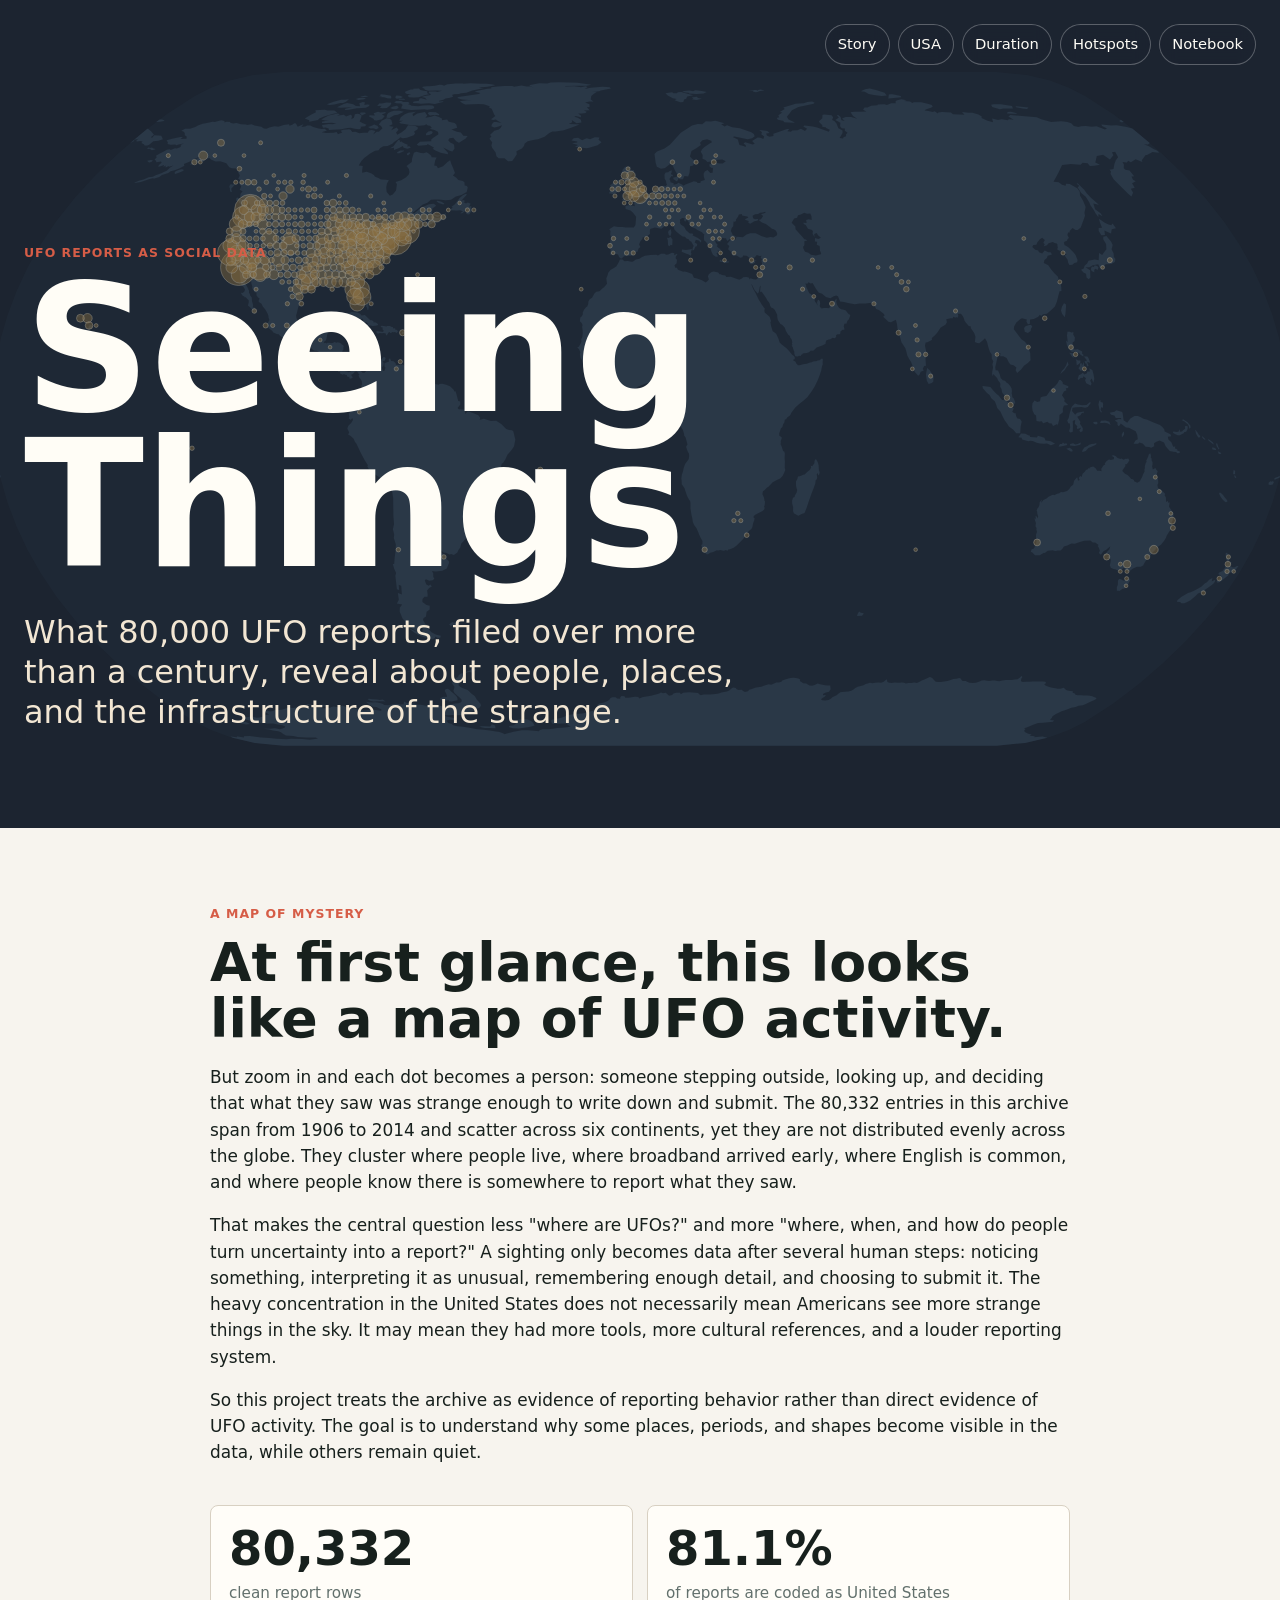
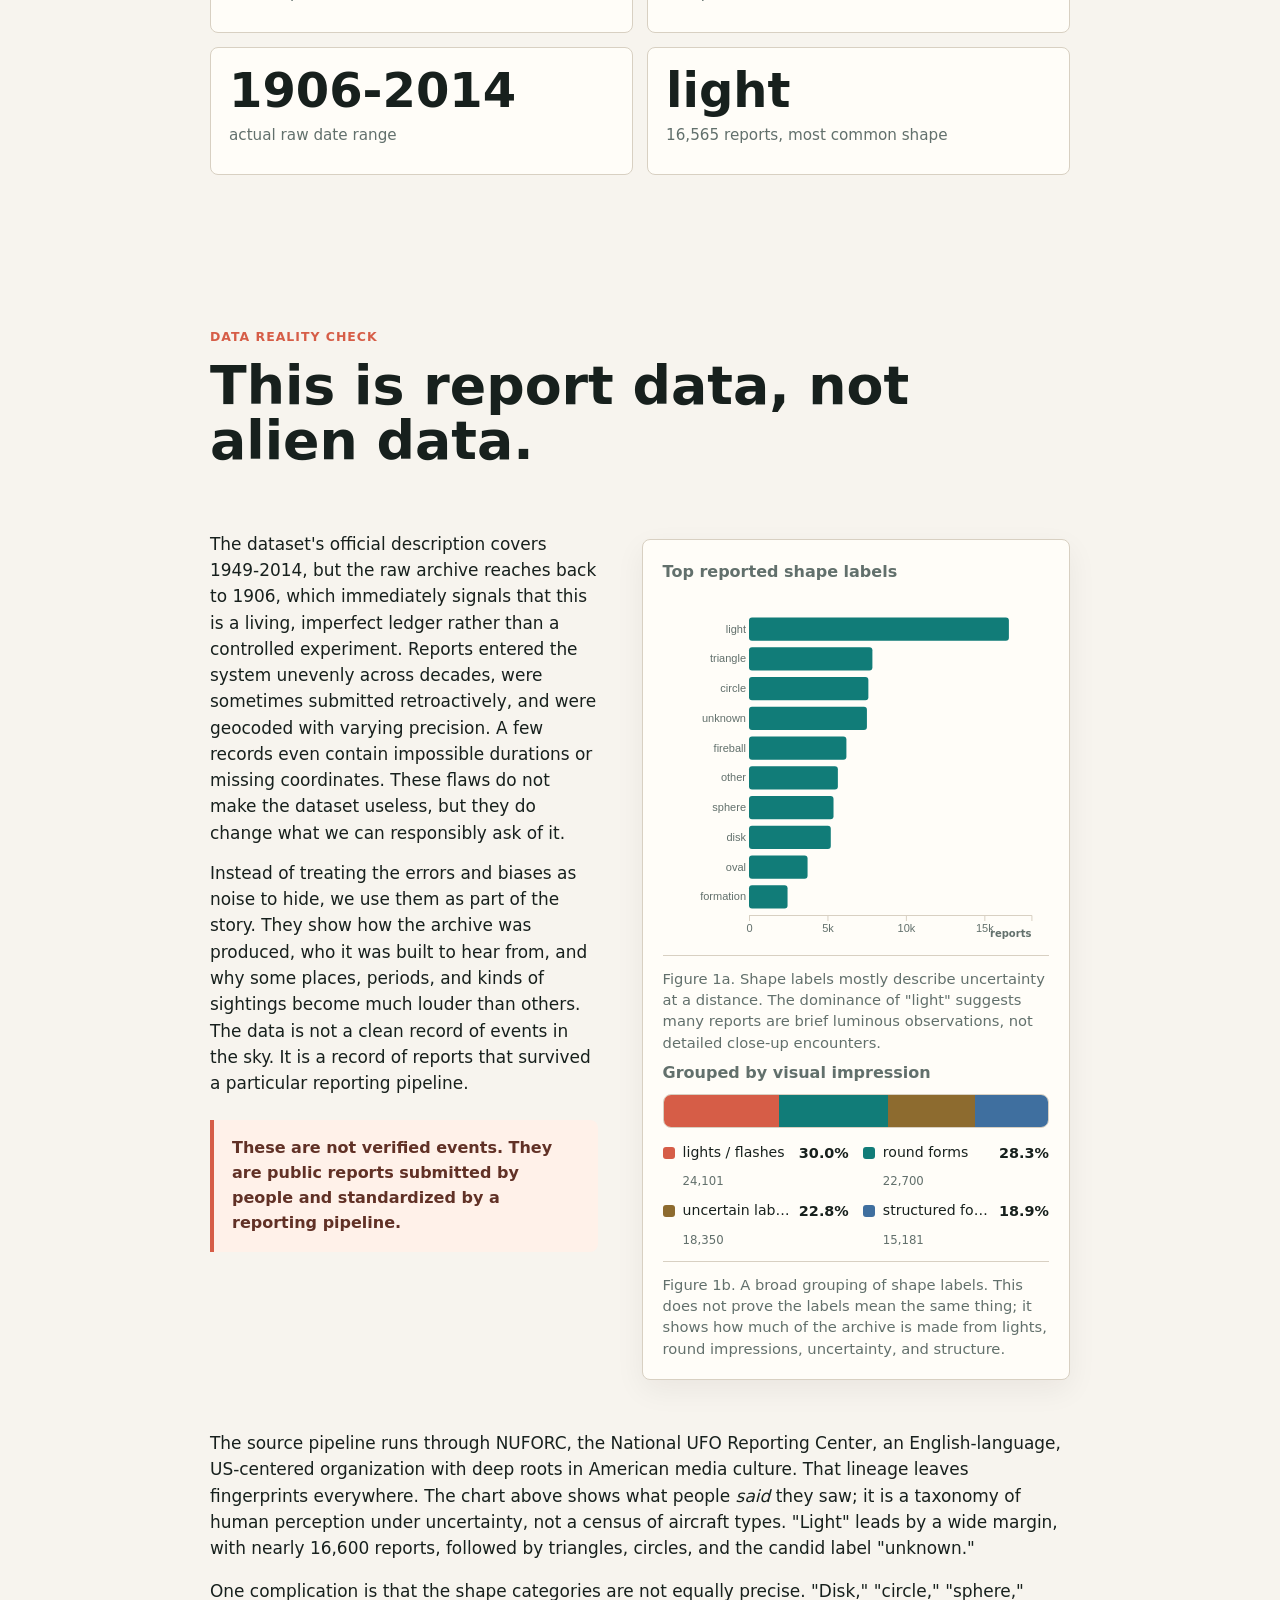
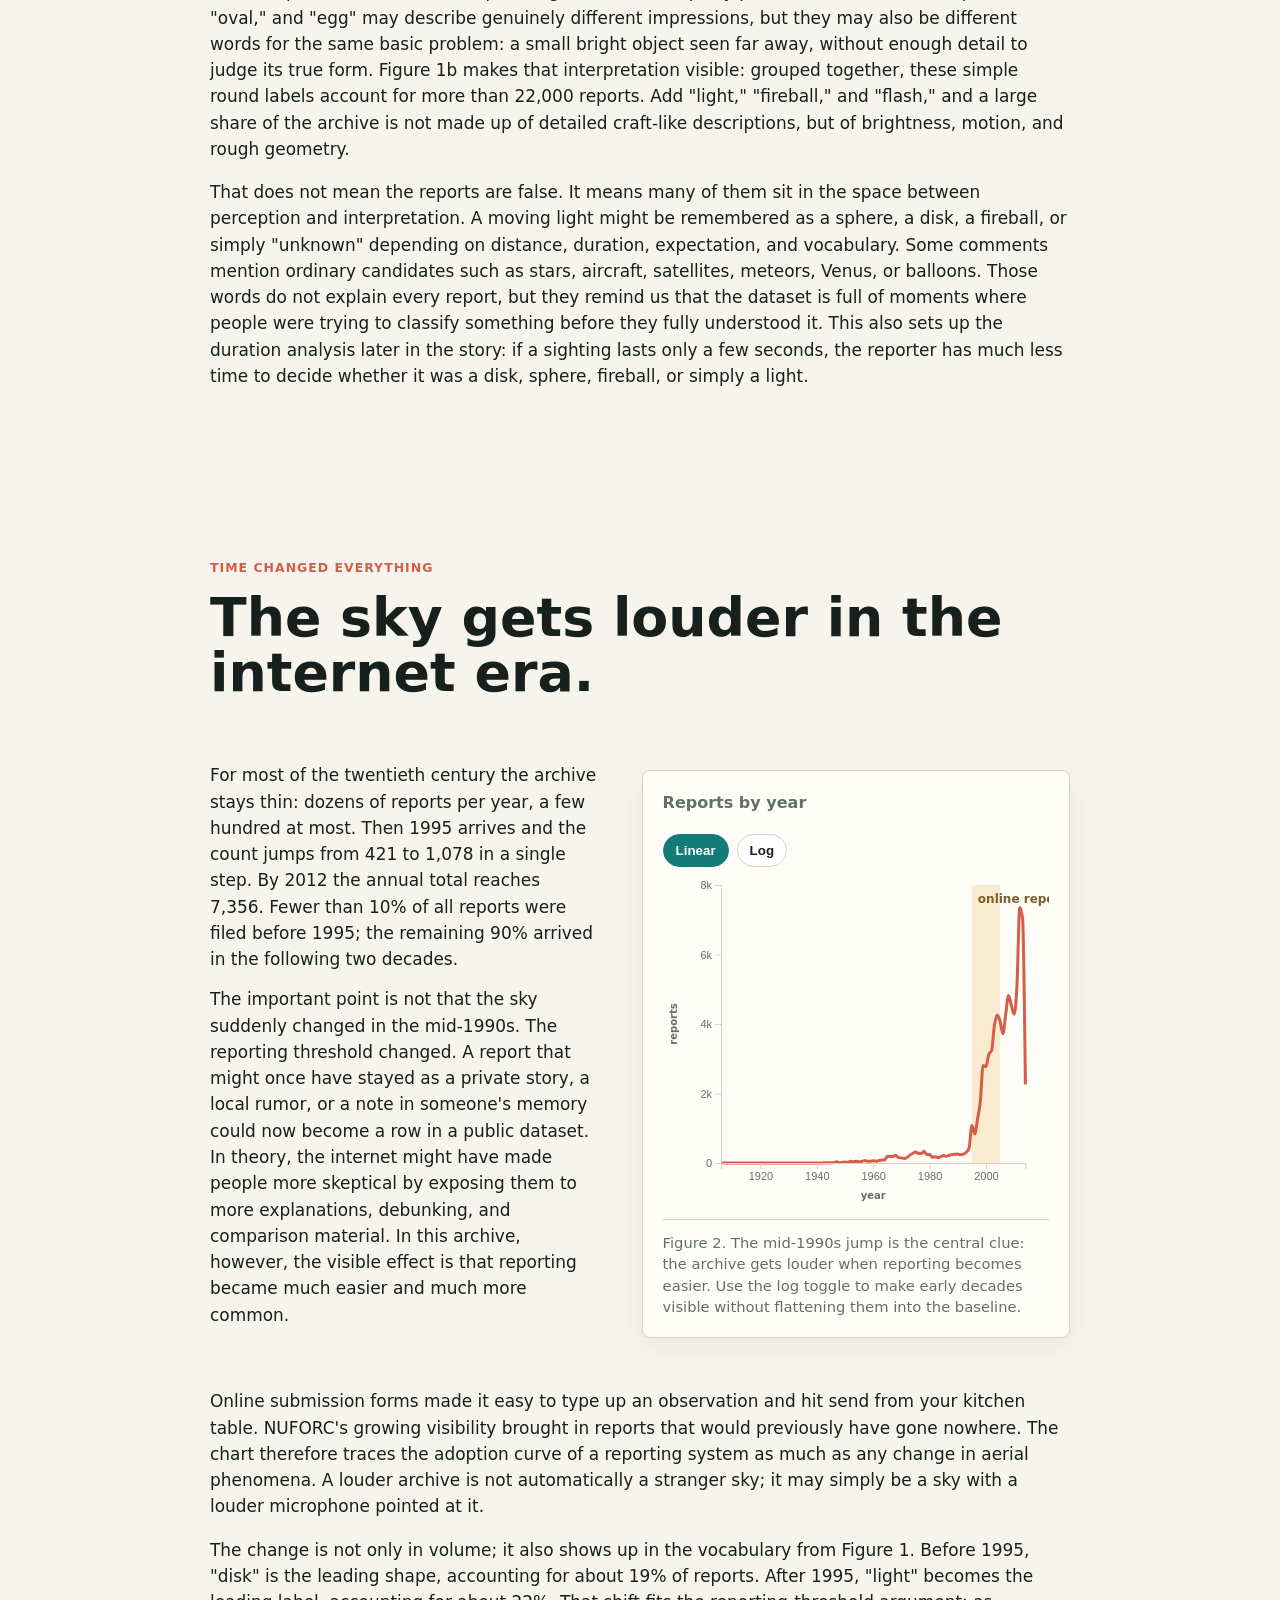
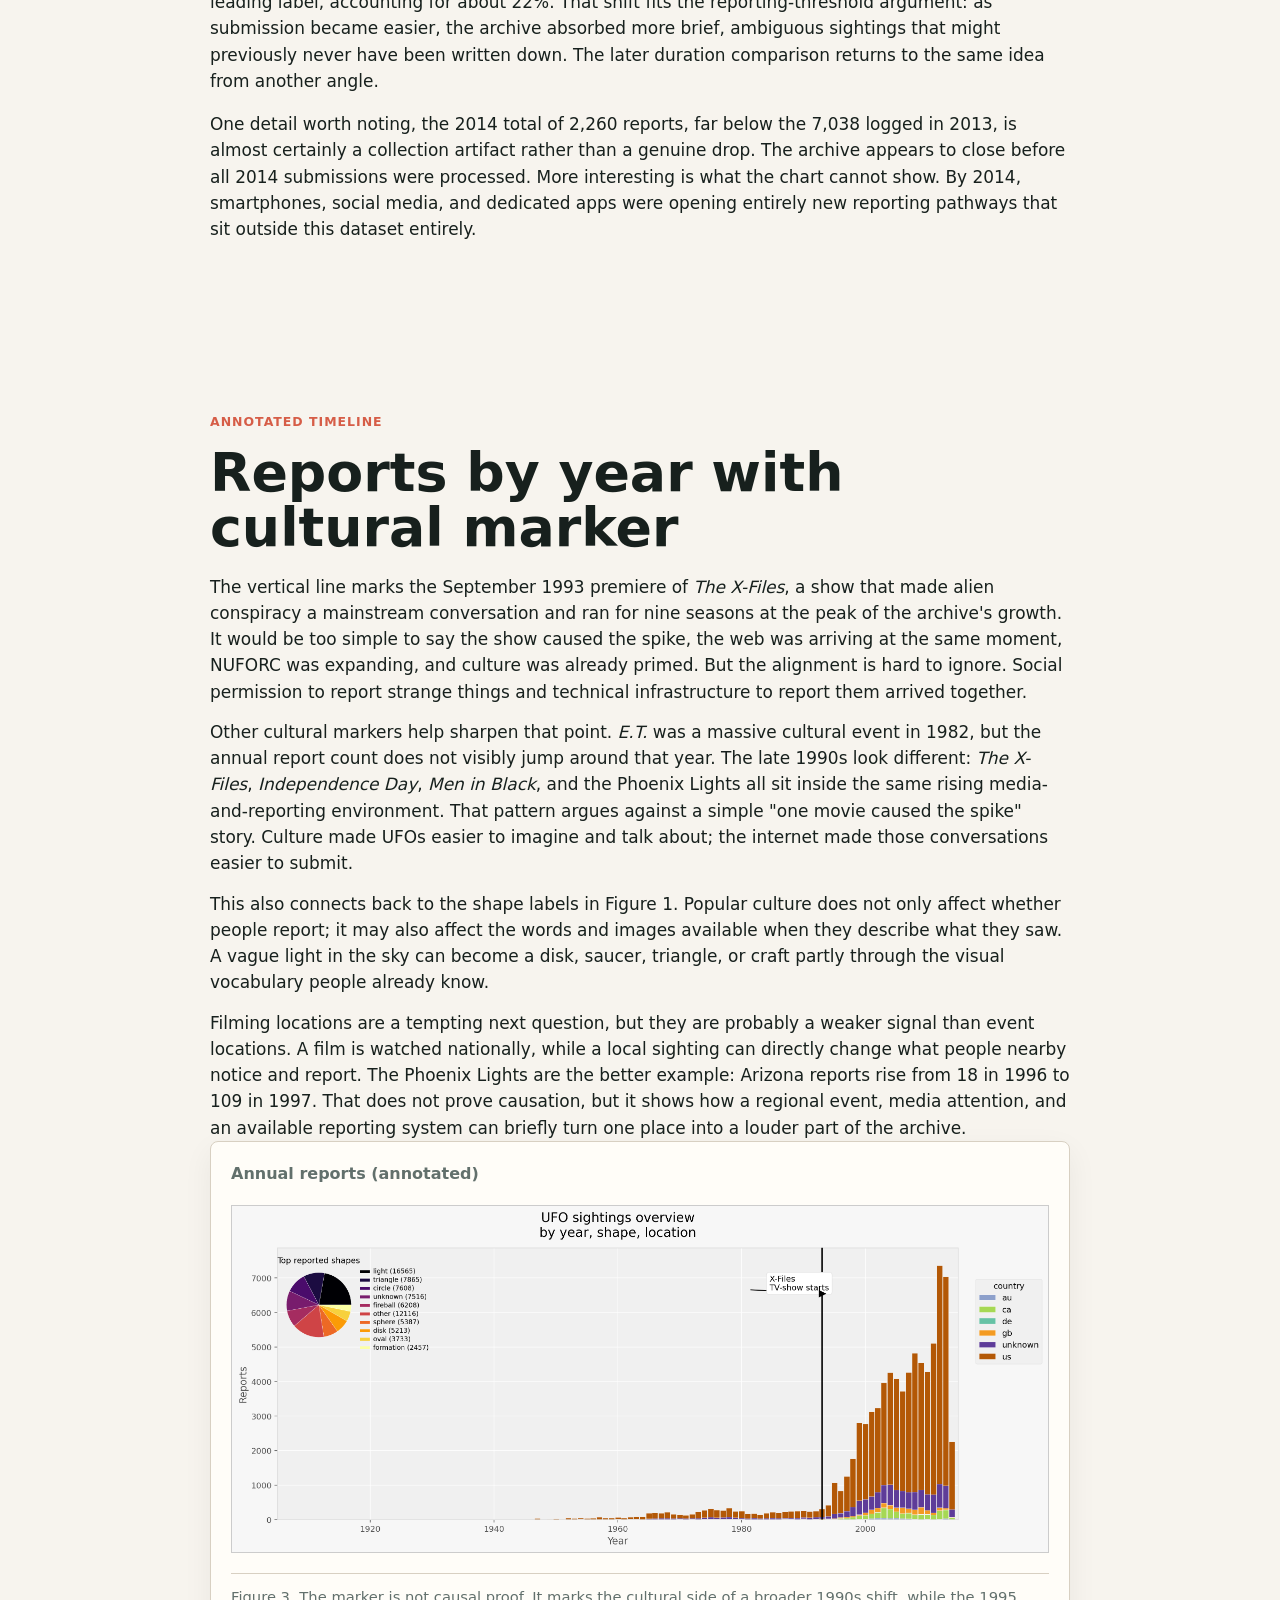
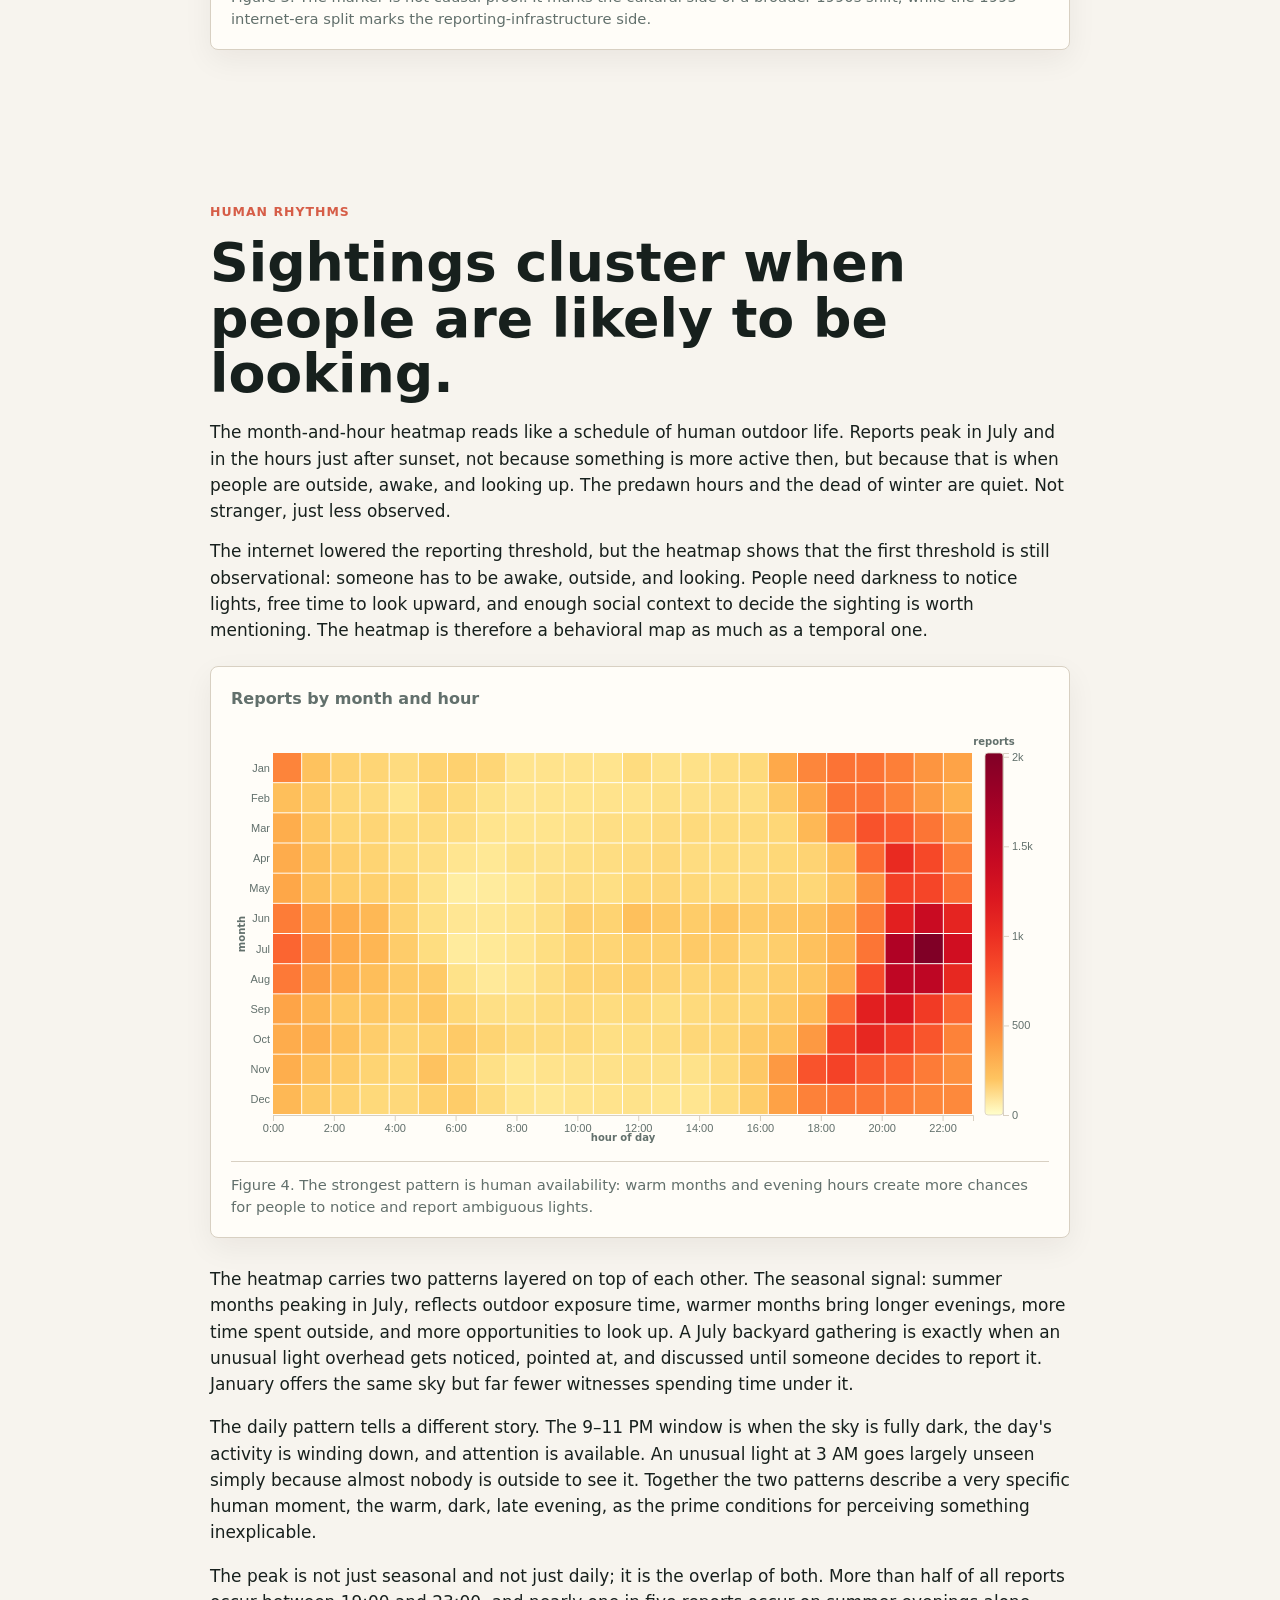
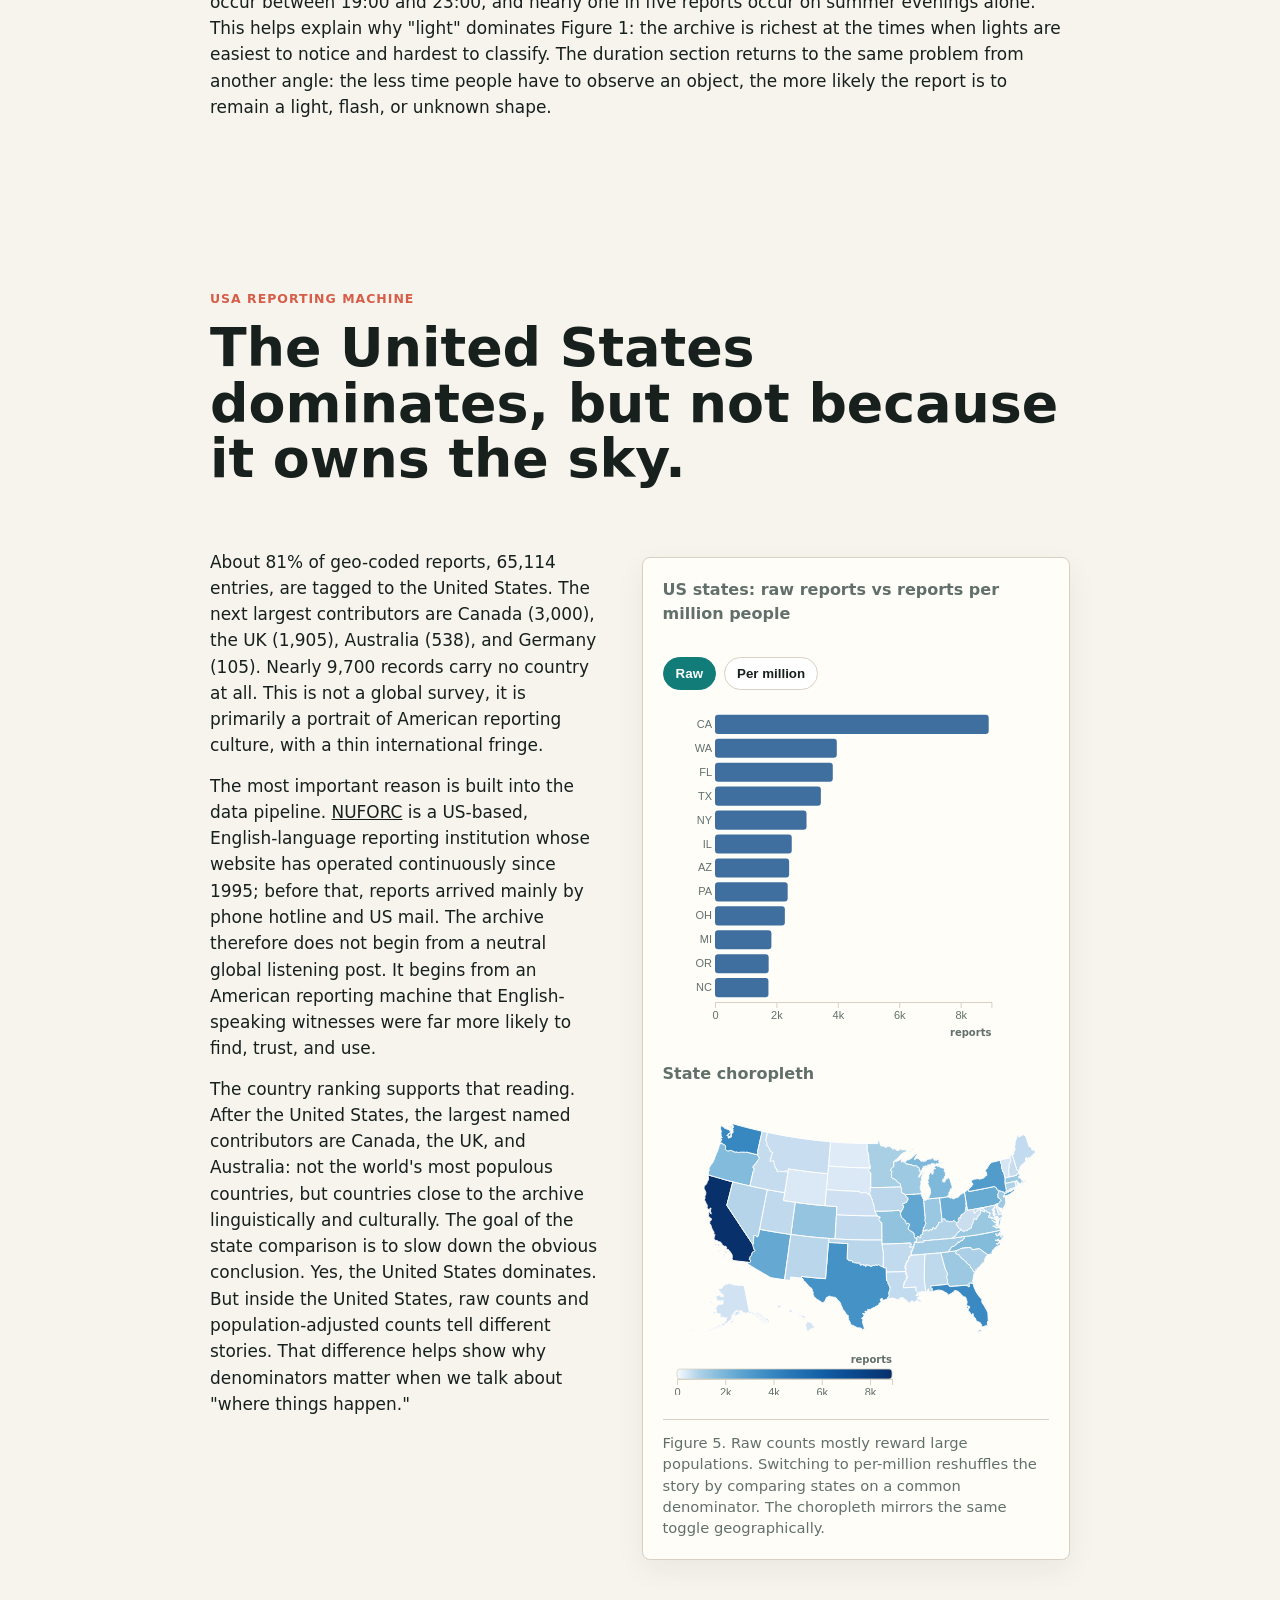
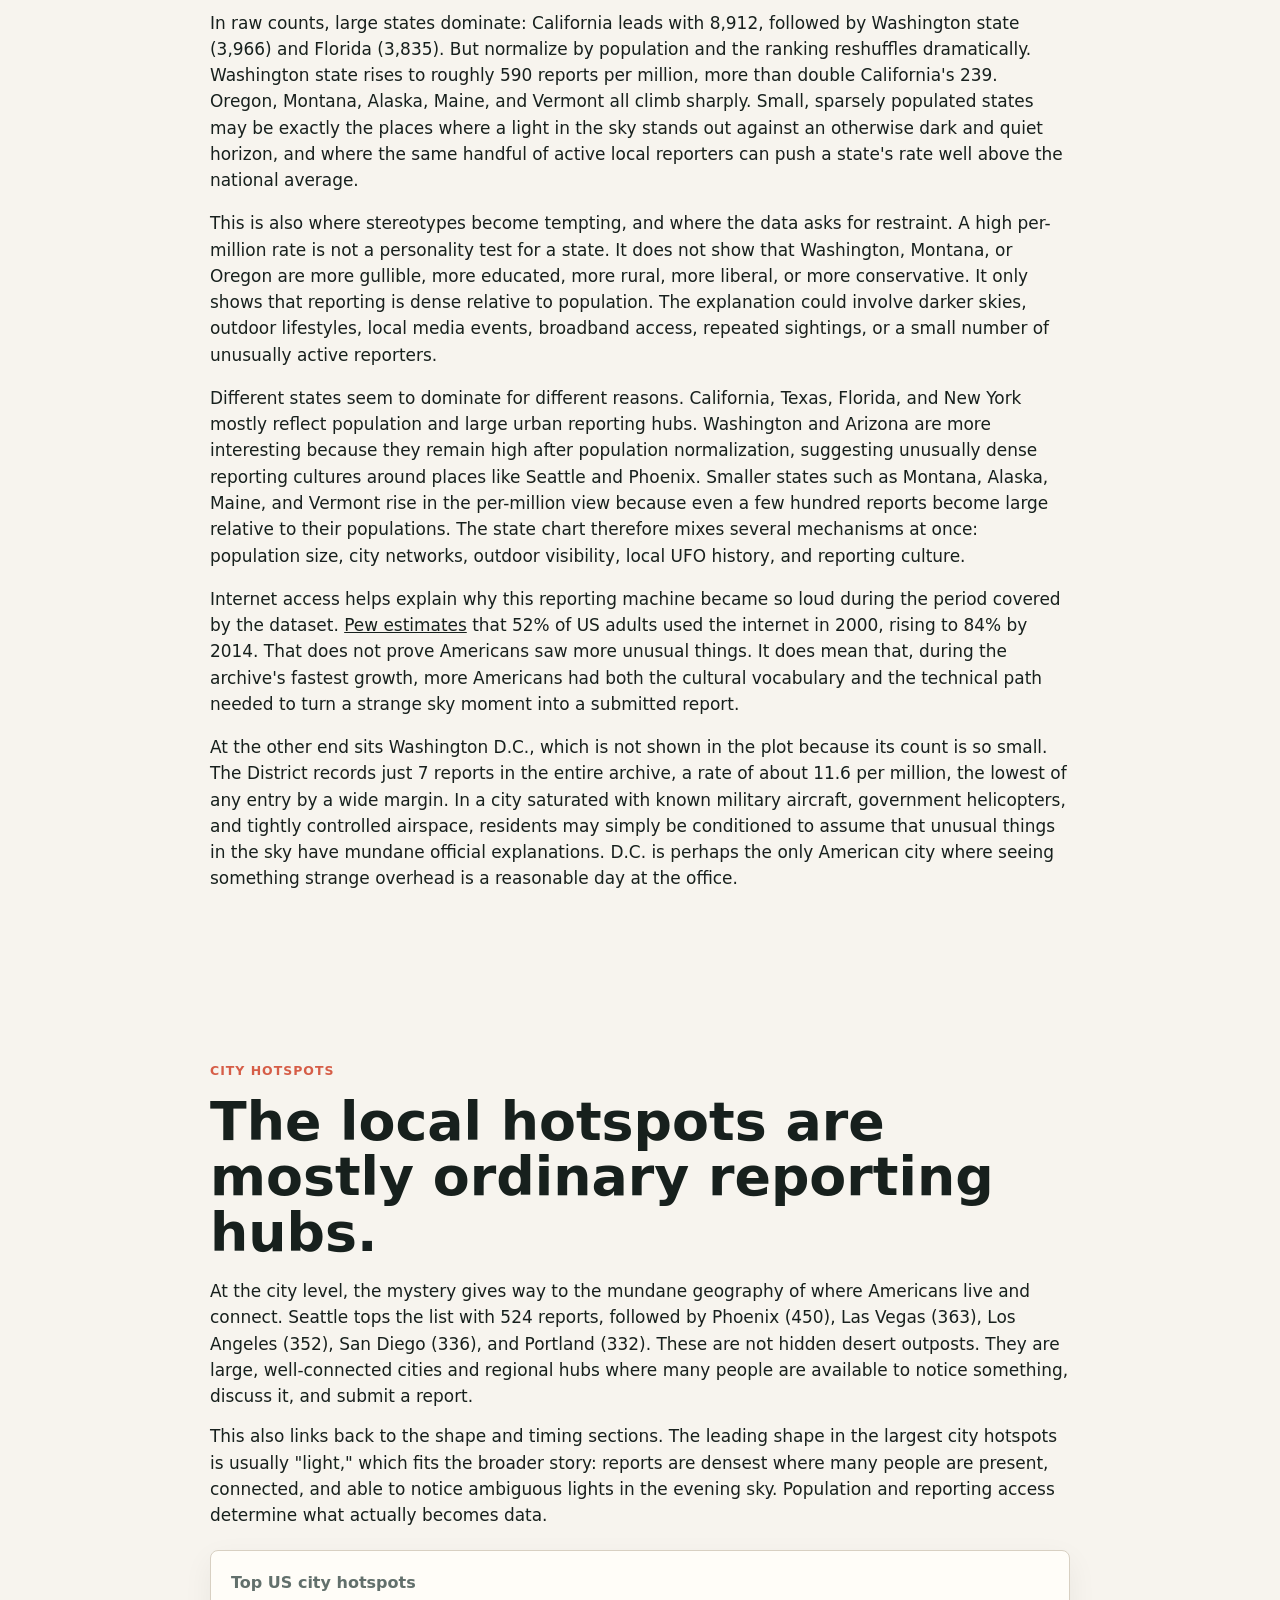
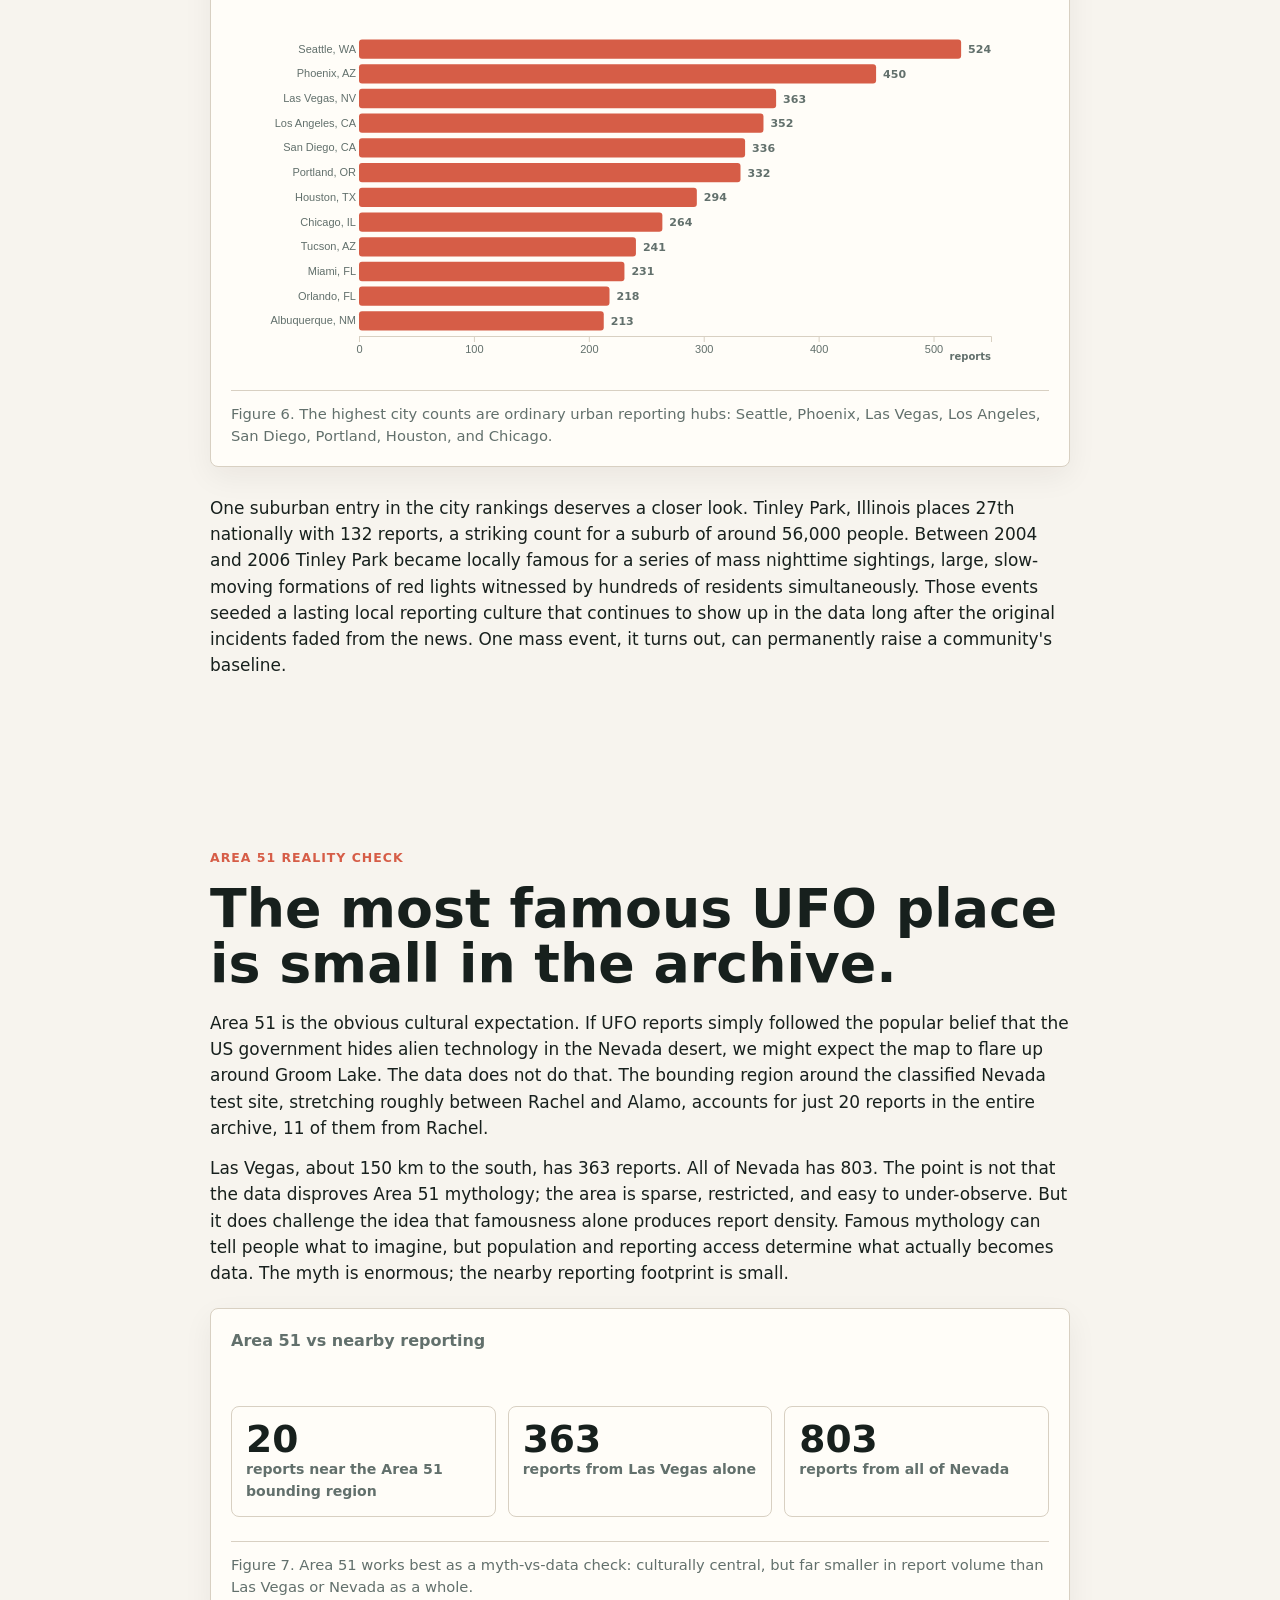
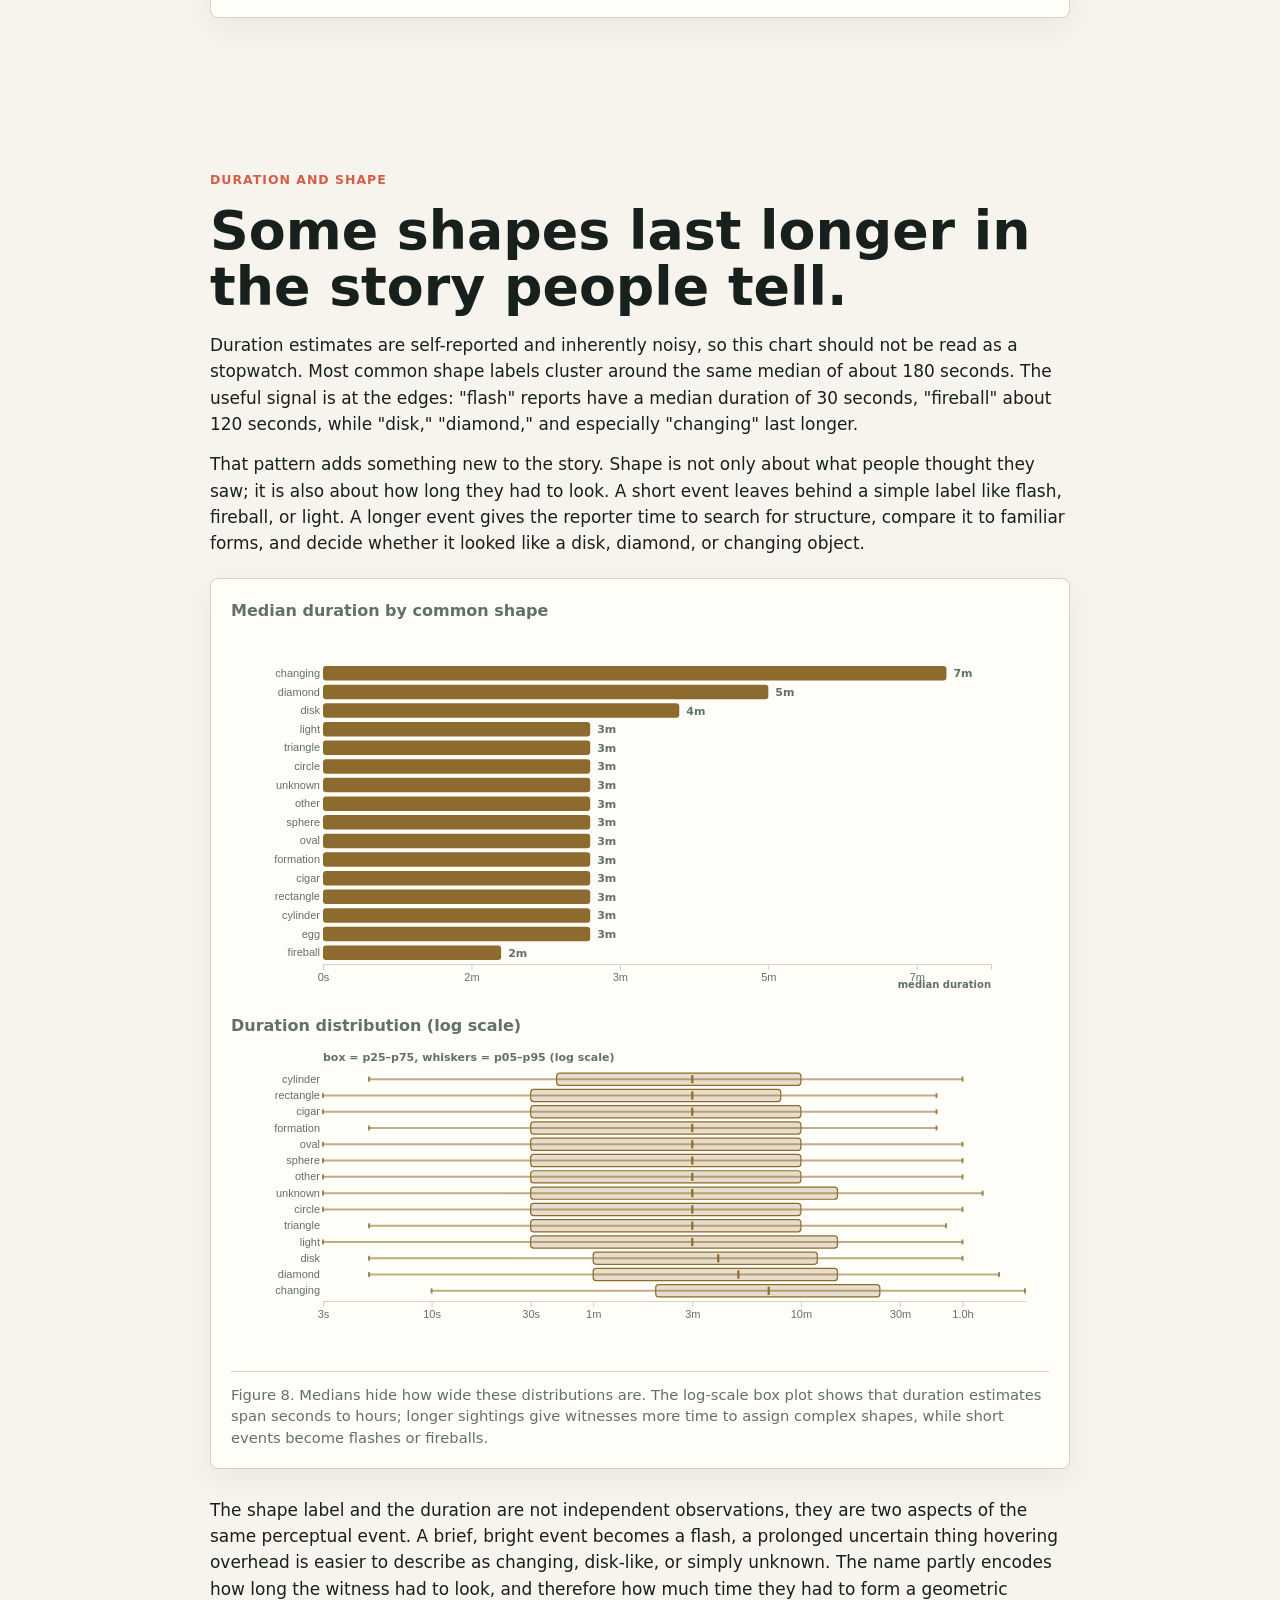
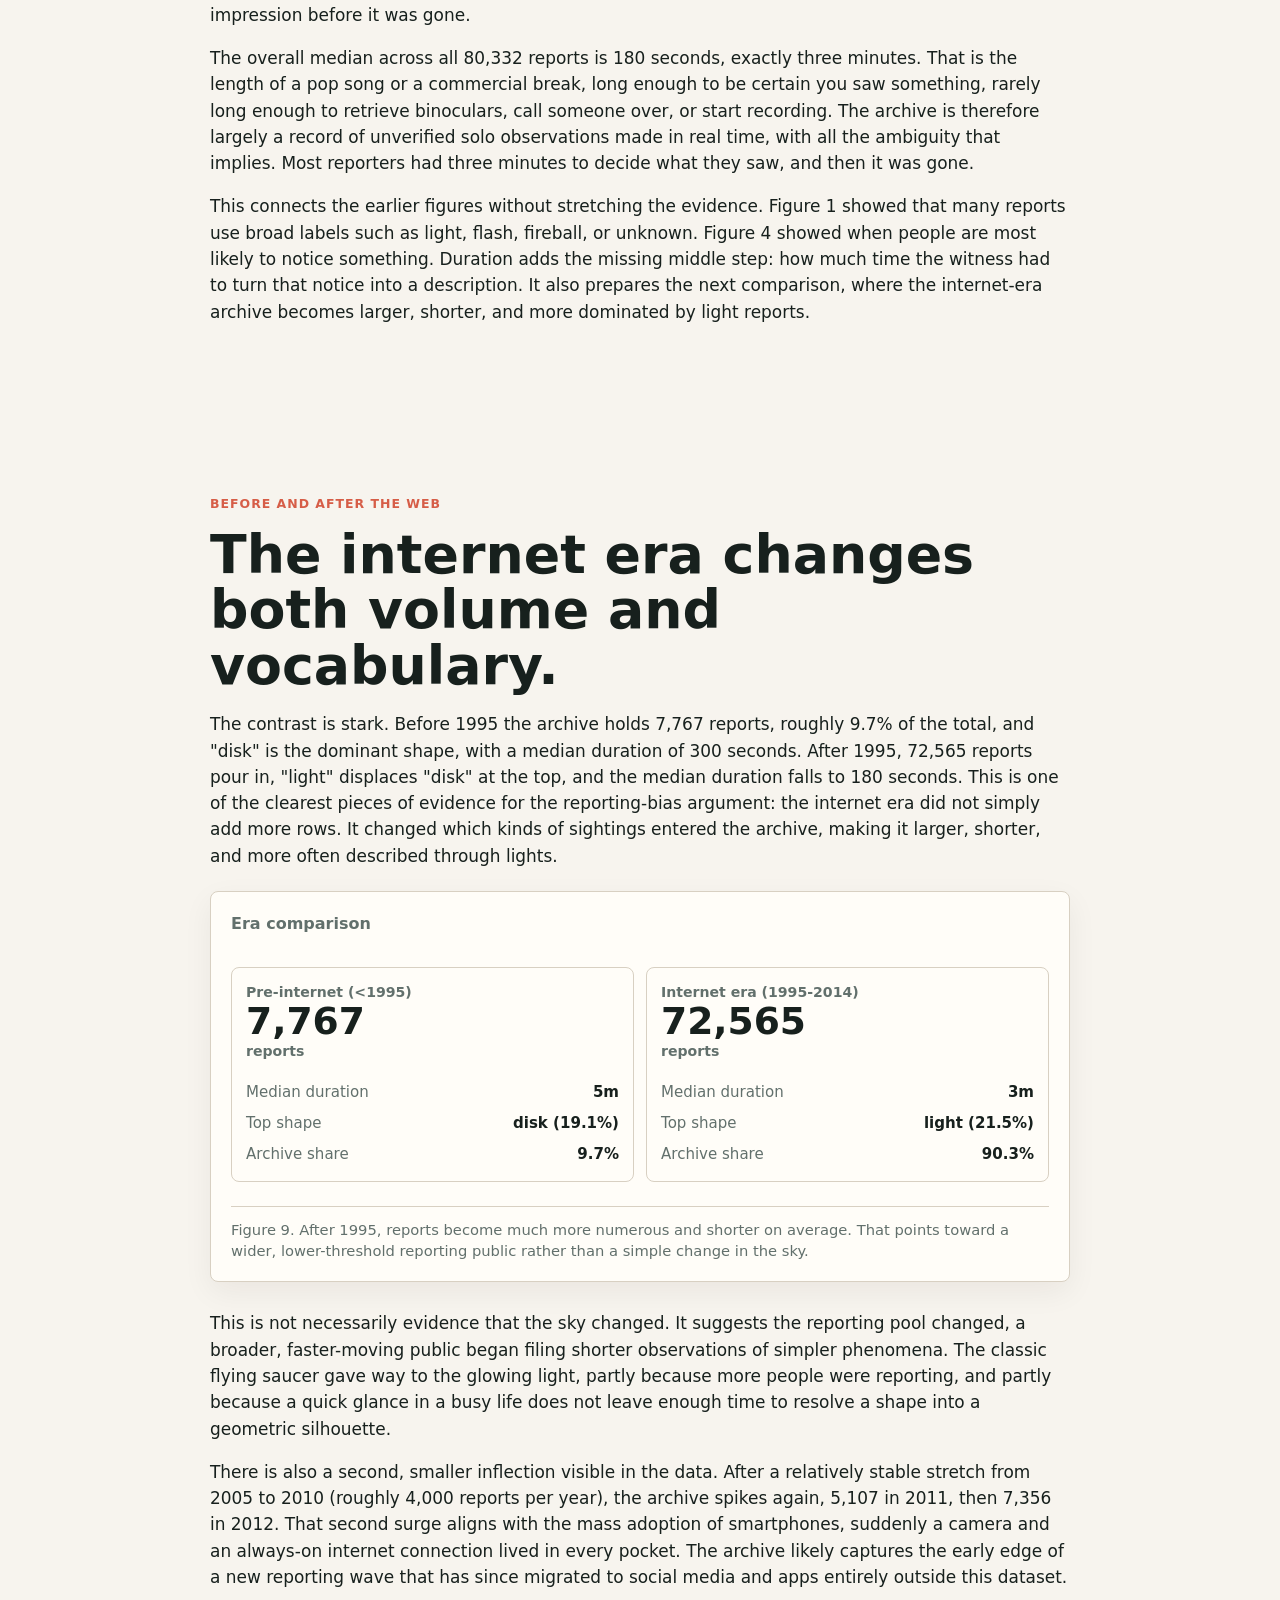
==== site/index.html @ 21958864 "virker?" ====
﻿<!doctype html>
<html lang="en">
  <head>
    <meta charset="utf-8">
    <meta name="viewport" content="width=device-width, initial-scale=1">
    <title>Seeing Things</title>
    <link rel="stylesheet" href="styles.css?v=10">
  </head>
  <body>
    <header class="hero">
      <nav class="topbar" aria-label="Project links">
        <a href="#story">Story</a>
        <a href="#usa">USA</a>
        <a href="#duration">Duration</a>
        <a href="#hotspots">Hotspots</a>
        <a href="notebooks/explainer.ipynb">Notebook</a>
      </nav>
      <div class="hero__content">
        <p class="eyebrow">UFO reports as social data</p>
        <h1>Seeing Things</h1>
        <p class="subtitle">What 80,000 UFO reports, filed over more than a century, reveal about people, places, and the infrastructure of the strange.</p>
      </div>
      <svg id="hero-map" class="hero__map" role="img" aria-label="World map of UFO report density"></svg>
    </header>

    <main id="story">
      <section class="chapter intro-grid">
        <div>
          <p class="kicker">A map of mystery</p>
          <h2>At first glance, this looks like a map of UFO activity.</h2>
          <p>
            But zoom in and each dot becomes a person: someone stepping outside, looking up,
            and deciding that what they saw was strange enough to write down and submit.
            The 80,332 entries in this archive span from 1906 to 2014 and scatter across six
            continents, yet they are not distributed evenly across the globe. They cluster
            where people live, where broadband arrived early, where English is common, and
            where people know there is somewhere to report what they saw.
          </p>
          <p>
            That makes the central question less "where are UFOs?" and more "where, when,
            and how do people turn uncertainty into a report?" A sighting only becomes data
            after several human steps: noticing something, interpreting it as unusual,
            remembering enough detail, and choosing to submit it. The heavy concentration in
            the United States does not necessarily mean Americans see more strange things in
            the sky. It may mean they had more tools, more cultural references, and a louder
            reporting system.
          </p>
          <p>
            So this project treats the archive as evidence of reporting behavior rather than
            direct evidence of UFO activity. The goal is to understand why some places,
            periods, and shapes become visible in the data, while others remain quiet.
          </p>
        </div>
        <div class="metric-grid" id="summary-metrics"></div>
      </section>

      <section class="chapter split split--side" id="shapes">
        <div class="split-head">
          <p class="kicker">Data reality check</p>
          <h2>This is report data, not alien data.</h2>
        </div>
        <div class="copy">
          <p>
            The dataset's official description covers 1949-2014, but the raw archive reaches back to 1906,
            which immediately signals that this is a living, imperfect ledger rather than a controlled
            experiment. Reports entered the system unevenly across decades, were sometimes submitted
            retroactively, and were geocoded with varying precision. A few records even contain impossible
            durations or missing coordinates. These flaws do not make the dataset useless, but they do
            change what we can responsibly ask of it.
          </p>
          <p>
            Instead of treating the errors and biases as noise to hide, we use them as part of the story.
            They show how the archive was produced, who it was built to hear from, and why some places,
            periods, and kinds of sightings become much louder than others. The data is not a clean record
            of events in the sky. It is a record of reports that survived a particular reporting pipeline.
          </p>
          <div class="warning">
            These are not verified events. They are public reports submitted by people and standardized
            by a reporting pipeline.
          </div>
        </div>
        <div class="panel">
          <h3>Top reported shape labels</h3>
          <svg id="shape-bars" class="chart" role="img" aria-label="Bar chart of top reported UFO shapes"></svg>
          <p class="figure-note">
            Figure 1a. Shape labels mostly describe uncertainty at a distance. The dominance of "light" suggests
            many reports are brief luminous observations, not detailed close-up encounters.
          </p>
          <h3 class="panel-subtitle">Grouped by visual impression</h3>
          <div id="shape-group-stack" class="shape-stack" role="img" aria-label="Stacked bar chart of grouped UFO shape categories">
            <div class="shape-stack__bar">
              <div class="shape-stack__segment" style="width: 30.0%; background: #d65d47;" title="lights / flashes: 24,101 reports (30.0%)"></div>
              <div class="shape-stack__segment" style="width: 28.3%; background: #117c78;" title="round forms: 22,700 reports (28.3%)"></div>
              <div class="shape-stack__segment" style="width: 22.8%; background: #8d6b2f;" title="uncertain labels: 18,350 reports (22.8%)"></div>
              <div class="shape-stack__segment" style="width: 18.9%; background: #3f6f9f;" title="structured forms: 15,181 reports (18.9%)"></div>
            </div>
            <div class="shape-stack__legend">
              <div class="shape-stack__item">
                <span class="shape-stack__swatch" style="background: #d65d47;"></span>
                <span class="shape-stack__label">lights / flashes</span>
                <strong>30.0%</strong>
                <small>24,101</small>
              </div>
              <div class="shape-stack__item">
                <span class="shape-stack__swatch" style="background: #117c78;"></span>
                <span class="shape-stack__label">round forms</span>
                <strong>28.3%</strong>
                <small>22,700</small>
              </div>
              <div class="shape-stack__item">
                <span class="shape-stack__swatch" style="background: #8d6b2f;"></span>
                <span class="shape-stack__label">uncertain labels</span>
                <strong>22.8%</strong>
                <small>18,350</small>
              </div>
              <div class="shape-stack__item">
                <span class="shape-stack__swatch" style="background: #3f6f9f;"></span>
                <span class="shape-stack__label">structured forms</span>
                <strong>18.9%</strong>
                <small>15,181</small>
              </div>
            </div>
          </div>
          <p class="figure-note">
            Figure 1b. A broad grouping of shape labels. This does not prove the labels mean the
            same thing; it shows how much of the archive is made from lights, round impressions,
            uncertainty, and structure.
          </p>
        </div>
        <div class="full-row">
          <p>
            The source pipeline runs through NUFORC, the National UFO Reporting Center, an
            English-language, US-centered organization with deep roots in American media culture.
            That lineage leaves fingerprints everywhere. The chart above shows what people
            <em>said</em> they saw; it is a taxonomy of human perception under uncertainty, not a
            census of aircraft types. "Light" leads by a wide margin, with nearly 16,600 reports,
            followed by triangles, circles, and the candid label "unknown."
          </p>
          <p>
            One complication is that the shape categories are not equally precise. "Disk," "circle,"
            "sphere," "oval," and "egg" may describe genuinely different impressions, but they may
            also be different words for the same basic problem: a small bright object seen far away,
            without enough detail to judge its true form. Figure 1b makes that interpretation visible:
            grouped together, these simple round labels account for more than 22,000 reports. Add
            "light," "fireball," and "flash," and a large share of the archive is not made up of
            detailed craft-like descriptions, but of brightness, motion, and rough geometry.
          </p>
          <p>
            That does not mean the reports are false. It means many of them sit in the space between
            perception and interpretation. A moving light might be remembered as a sphere, a disk, a
            fireball, or simply "unknown" depending on distance, duration, expectation, and vocabulary.
            Some comments mention ordinary candidates such as stars, aircraft, satellites, meteors,
            Venus, or balloons. Those words do not explain every report, but they remind us that the
            dataset is full of moments where people were trying to classify something before they fully
            understood it. This also sets up the duration analysis later in the story: if a sighting
            lasts only a few seconds, the reporter has much less time to decide whether it was a disk,
            sphere, fireball, or simply a light.
          </p>
        </div>
      </section>

      <section class="chapter split split--side">
        <div class="split-head">
          <p class="kicker">Time changed everything</p>
          <h2>The sky gets louder in the internet era.</h2>
        </div>
        <div class="copy">
          <p>
            For most of the twentieth century the archive stays thin: dozens of reports per year, a
            few hundred at most. Then 1995 arrives and the count jumps from 421 to 1,078 in a single
            step. By 2012 the annual total reaches 7,356. Fewer than 10% of all reports were filed
            before 1995; the remaining 90% arrived in the following two decades.
          </p>
          <p>
            The important point is not that the sky suddenly changed in the mid-1990s. The reporting
            threshold changed. A report that might once have stayed as a private story, a local rumor,
            or a note in someone's memory could now become a row in a public dataset. In theory, the
            internet might have made people more skeptical by exposing them to more explanations,
            debunking, and comparison material. In this archive, however, the visible effect is that
            reporting became much easier and much more common.
          </p>
        </div>
        <div class="panel">
          <h3>Reports by year</h3>
          <div class="toggle-row" role="group" aria-label="Annual chart scale">
            <button class="mode-button active" data-annual-scale="linear">Linear</button>
            <button class="mode-button" data-annual-scale="log">Log</button>
          </div>
          <svg id="annual-line" class="chart" role="img" aria-label="Line chart of UFO reports by year"></svg>
          <p class="figure-note">
            Figure 2. The mid-1990s jump is the central clue: the archive gets louder when reporting becomes easier.
            Use the log toggle to make early decades visible without flattening them into the baseline.
          </p>
        </div>
        <div class="full-row">
          <p>
            Online submission forms made it easy to type up an observation and hit send from your
            kitchen table. NUFORC's growing visibility brought in reports that would previously have
            gone nowhere. The chart therefore traces the adoption curve of a reporting system as much
            as any change in aerial phenomena. A louder archive is not automatically a stranger sky;
            it may simply be a sky with a louder microphone pointed at it.
          </p>
          <p>
            The change is not only in volume; it also shows up in the vocabulary from Figure 1. Before
            1995, "disk" is the leading shape, accounting for about 19% of reports. After 1995, "light"
            becomes the leading label, accounting for about 22%. That shift fits the reporting-threshold
            argument: as submission became easier, the archive absorbed more brief, ambiguous sightings
            that might previously never have been written down. The later duration comparison returns
            to the same idea from another angle.
          </p>
          <p>
            One detail worth noting, the 2014 total of 2,260 reports, far below the 7,038 logged in
            2013, is almost certainly a collection artifact rather than a genuine drop. The archive
            appears to close before all 2014 submissions were processed. More interesting is what the
            chart cannot show. By 2014, smartphones, social media, and dedicated apps were opening
            entirely new reporting pathways that sit outside this dataset entirely.
          </p>
        </div>
      </section>

      <section class="chapter figure-section">
        <div class="copy">
          <p class="kicker">Annotated timeline</p>
          <h2>Reports by year with cultural marker</h2>
          <p>
            The vertical line marks the September 1993 premiere of <em>The X-Files</em>, a show
            that made alien conspiracy a mainstream conversation and ran for nine seasons at the
            peak of the archive's growth. It would be too simple to say the show caused the spike,
            the web was arriving at the same moment, NUFORC was expanding, and culture was already
            primed. But the alignment is hard to ignore. Social permission to report strange things
            and technical infrastructure to report them arrived together.
          </p>
          <p>
            Other cultural markers help sharpen that point. <em>E.T.</em> was a massive cultural
            event in 1982, but the annual report count does not visibly jump around that year. The
            late 1990s look different: <em>The X-Files</em>, <em>Independence Day</em>,
            <em>Men in Black</em>, and the Phoenix Lights all sit inside the same rising
            media-and-reporting environment. That pattern argues against a simple "one movie caused
            the spike" story. Culture made UFOs easier to imagine and talk about; the internet made
            those conversations easier to submit.
          </p>
          <p>
            This also connects back to the shape labels in Figure 1. Popular culture does not only
            affect whether people report; it may also affect the words and images available when they
            describe what they saw. A vague light in the sky can become a disk, saucer, triangle, or
            craft partly through the visual vocabulary people already know.
          </p>
          <p>
            Filming locations are a tempting next question, but they are probably a weaker signal
            than event locations. A film is watched nationally, while a local sighting can directly
            change what people nearby notice and report. The Phoenix Lights are the better example:
            Arizona reports rise from 18 in 1996 to 109 in 1997. That does not prove causation, but
            it shows how a regional event, media attention, and an available reporting system can
            briefly turn one place into a louder part of the archive.
          </p>
        </div>
        <div class="panel">
          <h3>Annual reports (annotated)</h3>
          <img src="figures/annual_by_year.png" alt="Annual UFO reports annotated with X-Files" style="max-width:100%;height:auto;border:1px solid #ccc;">
          <p class="figure-note">
            Figure 3. The marker is not causal proof. It marks the cultural side of a broader 1990s
            shift, while the 1995 internet-era split marks the reporting-infrastructure side.
          </p>
        </div>
      </section>

      <section class="chapter split">
        <div class="copy">
          <p class="kicker">Human rhythms</p>
          <h2>Sightings cluster when people are likely to be looking.</h2>
          <p>
            The month-and-hour heatmap reads like a schedule of human outdoor life. Reports peak in
            July and in the hours just after sunset, not because something is more active then, but
            because that is when people are outside, awake, and looking up. The predawn hours and the
            dead of winter are quiet. Not stranger, just less observed.
          </p>
          <p>
            The internet lowered the reporting threshold, but the heatmap shows that the first
            threshold is still observational: someone has to be awake, outside, and looking. People
            need darkness to notice lights, free time to look upward, and enough social context to
            decide the sighting is worth mentioning. The heatmap is therefore a behavioral map as much
            as a temporal one.
          </p>
        </div>
        <div class="panel">
          <h3>Reports by month and hour</h3>
          <svg id="heatmap" class="chart heatmap" role="img" aria-label="Heatmap of UFO reports by month and hour"></svg>
          <p class="figure-note">
            Figure 4. The strongest pattern is human availability: warm months and evening hours create more chances
            for people to notice and report ambiguous lights.
          </p>
        </div>
        <div class="full-row">
          <p>
            The heatmap carries two patterns layered on top of each other. The seasonal signal:
            summer months peaking in July, reflects outdoor exposure time, warmer months bring longer
            evenings, more time spent outside, and more opportunities to look up. A July backyard
            gathering is exactly when an unusual light overhead gets noticed, pointed at, and discussed
            until someone decides to report it. January offers the same sky but far fewer witnesses
            spending time under it.
          </p>
          <p>
            The daily pattern tells a different story. The 9–11 PM window is when the sky is fully
            dark, the day's activity is winding down, and attention is available. An unusual light at
            3 AM goes largely unseen simply because almost nobody is outside to see it. Together the
            two patterns describe a very specific human moment, the warm, dark, late evening, as
            the prime conditions for perceiving something inexplicable.
          </p>
          <p>
            The peak is not just seasonal and not just daily; it is the overlap of both. More than half
            of all reports occur between 19:00 and 23:00, and nearly one in five reports occur on summer
            evenings alone. This helps explain why "light" dominates Figure 1: the archive is richest
            at the times when lights are easiest to notice and hardest to classify. The duration section
            returns to the same problem from another angle: the less time people have to observe an
            object, the more likely the report is to remain a light, flash, or unknown shape.
          </p>
        </div>
      </section>

      <section class="chapter split split--side" id="usa">
        <div class="split-head">
          <p class="kicker">USA reporting machine</p>
          <h2>The United States dominates, but not because it owns the sky.</h2>
        </div>
        <div class="copy">
          <p>
            About 81% of geo-coded reports, 65,114 entries, are tagged to the United States. The next
            largest contributors are Canada (3,000), the UK (1,905), Australia (538), and Germany (105).
            Nearly 9,700 records carry no country at all. This is not a global survey, it is primarily
            a portrait of American reporting culture, with a thin international fringe.
          </p>
          <p>
            The most important reason is built into the data pipeline. <a href="https://nuforc.org/about-us/">NUFORC</a>
            is a US-based, English-language reporting institution whose website has operated continuously
            since 1995; before that, reports arrived mainly by phone hotline and US mail. The archive
            therefore does not begin from a neutral global listening post. It begins from an American
            reporting machine that English-speaking witnesses were far more likely to find, trust, and use.
          </p>
          <p>
            The country ranking supports that reading. After the United States, the largest named
            contributors are Canada, the UK, and Australia: not the world's most populous countries,
            but countries close to the archive linguistically and culturally. The goal of the state
            comparison is to slow down the obvious conclusion. Yes, the United States dominates. But
            inside the United States, raw counts and population-adjusted counts tell different stories.
            That difference helps show why denominators matter when we talk about "where things happen."
          </p>
        </div>
        <div class="panel panel--stack">
          <h3>US states: raw reports vs reports per million people</h3>
          <div class="toggle-row" role="group" aria-label="State chart mode">
            <button class="mode-button active" data-state-mode="reports">Raw</button>
            <button class="mode-button" data-state-mode="reports_per_million">Per million</button>
          </div>
          <svg id="state-bars" class="chart" role="img" aria-label="US state report ranking"></svg>
          <h3 class="panel-subtitle">State choropleth</h3>
          <svg id="state-map" class="chart chart--short" role="img" aria-label="US state choropleth map of UFO reports"></svg>
          <p class="figure-note">
            Figure 5. Raw counts mostly reward large populations. Switching to per-million reshuffles the story by
            comparing states on a common denominator. The choropleth mirrors the same toggle geographically.
          </p>
        </div>
        <div class="full-row">
          <p>
            In raw counts, large states dominate: California leads with 8,912, followed by Washington
            state (3,966) and Florida (3,835). But normalize by population and the ranking reshuffles
            dramatically. Washington state rises to roughly 590 reports per million, more than double
            California's 239. Oregon, Montana, Alaska, Maine, and Vermont all climb sharply. Small,
            sparsely populated states may be exactly the places where a light in the sky stands out
            against an otherwise dark and quiet horizon, and where the same handful of active local
            reporters can push a state's rate well above the national average.
          </p>
          <p>
            This is also where stereotypes become tempting, and where the data asks for restraint.
            A high per-million rate is not a personality test for a state. It does not show that
            Washington, Montana, or Oregon are more gullible, more educated, more rural, more liberal,
            or more conservative. It only shows that reporting is dense relative to population. The
            explanation could involve darker skies, outdoor lifestyles, local media events, broadband
            access, repeated sightings, or a small number of unusually active reporters.
          </p>
          <p>
            Different states seem to dominate for different reasons. California, Texas, Florida, and
            New York mostly reflect population and large urban reporting hubs. Washington and Arizona
            are more interesting because they remain high after population normalization, suggesting
            unusually dense reporting cultures around places like Seattle and Phoenix. Smaller states
            such as Montana, Alaska, Maine, and Vermont rise in the per-million view because even a few
            hundred reports become large relative to their populations. The state chart therefore mixes
            several mechanisms at once: population size, city networks, outdoor visibility, local UFO
            history, and reporting culture.
          </p>
          <p>
            Internet access helps explain why this reporting machine became so loud during the period
            covered by the dataset. <a href="https://www.pewresearch.org/internet/fact-sheet/internet-broadband/">Pew estimates</a>
            that 52% of US adults used the internet in 2000, rising to 84% by 2014. That does not
            prove Americans saw more unusual things. It does mean that, during the archive's fastest
            growth, more Americans had both the cultural vocabulary and the technical path needed to
            turn a strange sky moment into a submitted report.
          </p>
          <p>
            At the other end sits Washington D.C., which is not shown in the plot because its count
            is so small. The District records just 7 reports in the entire archive, a rate of about
            11.6 per million, the lowest of any entry by a wide margin. In a city saturated with
            known military aircraft, government helicopters, and tightly controlled airspace,
            residents may simply be conditioned to assume that unusual things in the sky have mundane
            official explanations. D.C. is perhaps the only American city where seeing something
            strange overhead is a reasonable day at the office.
          </p>
        </div>
      </section>

      <section class="chapter split">
        <div class="copy">
          <p class="kicker">City hotspots</p>
          <h2>The local hotspots are mostly ordinary reporting hubs.</h2>
          <p>
            At the city level, the mystery gives way to the mundane geography of where Americans live
            and connect. Seattle tops the list with 524 reports, followed by Phoenix (450), Las Vegas
            (363), Los Angeles (352), San Diego (336), and Portland (332). These are not hidden desert
            outposts. They are large, well-connected cities and regional hubs where many people are
            available to notice something, discuss it, and submit a report.
          </p>
          <p>
            This also links back to the shape and timing sections. The leading shape in the largest
            city hotspots is usually "light," which fits the broader story: reports are densest where
            many people are present, connected, and able to notice ambiguous lights in the evening sky.
            Population and reporting access determine what actually becomes data.
          </p>
        </div>
        <div class="panel panel--stack">
          <h3>Top US city hotspots</h3>
          <svg id="city-bars" class="chart" role="img" aria-label="Top US city UFO report counts"></svg>
          <p class="figure-note">
            Figure 6. The highest city counts are ordinary urban reporting hubs: Seattle, Phoenix,
            Las Vegas, Los Angeles, San Diego, Portland, Houston, and Chicago.
          </p>
        </div>
        <div class="full-row">
          <p>
            One suburban entry in the city rankings deserves a closer look. Tinley Park, Illinois
            places 27th nationally with 132 reports, a striking count for a suburb of around 56,000
            people. Between 2004 and 2006 Tinley Park became locally famous for a series of mass
            nighttime sightings, large, slow-moving formations of red lights witnessed by hundreds
            of residents simultaneously. Those events seeded a lasting local reporting culture that
            continues to show up in the data long after the original incidents faded from the news.
            One mass event, it turns out, can permanently raise a community's baseline.
          </p>
        </div>
      </section>

      <section class="chapter split">
        <div class="copy">
          <p class="kicker">Area 51 reality check</p>
          <h2>The most famous UFO place is small in the archive.</h2>
          <p>
            Area 51 is the obvious cultural expectation. If UFO reports simply followed the popular
            belief that the US government hides alien technology in the Nevada desert, we might expect
            the map to flare up around Groom Lake. The data does not do that. The bounding region
            around the classified Nevada test site, stretching roughly between Rachel and Alamo,
            accounts for just 20 reports in the entire archive, 11 of them from Rachel.
          </p>
          <p>
            Las Vegas, about 150 km to the south, has 363 reports. All of Nevada has 803. The point is
            not that the data disproves Area 51 mythology; the area is sparse, restricted, and easy to
            under-observe. But it does challenge the idea that famousness alone produces report density.
            Famous mythology can tell people what to imagine, but population and reporting access
            determine what actually becomes data. The myth is enormous; the nearby reporting footprint
            is small.
          </p>
        </div>
        <div class="panel panel--stack">
          <h3>Area 51 vs nearby reporting</h3>
          <div class="callout-grid" id="area51-callout"></div>
          <p class="figure-note">
            Figure 7. Area 51 works best as a myth-vs-data check: culturally central, but far smaller
            in report volume than Las Vegas or Nevada as a whole.
          </p>
        </div>
      </section>

      <section class="chapter split" id="duration">
        <div class="copy">
          <p class="kicker">Duration and shape</p>
          <h2>Some shapes last longer in the story people tell.</h2>
          <p>
            Duration estimates are self-reported and inherently noisy, so this chart should not be
            read as a stopwatch. Most common shape labels cluster around the same median of about
            180 seconds. The useful signal is at the edges: "flash" reports have a median duration
            of 30 seconds, "fireball" about 120 seconds, while "disk," "diamond," and especially
            "changing" last longer.
          </p>
          <p>
            That pattern adds something new to the story. Shape is not only about what people thought
            they saw; it is also about how long they had to look. A short event leaves behind a simple
            label like flash, fireball, or light. A longer event gives the reporter time to search for
            structure, compare it to familiar forms, and decide whether it looked like a disk, diamond,
            or changing object.
          </p>
        </div>
        <div class="panel panel--stack">
          <h3>Median duration by common shape</h3>
          <svg id="duration-bars" class="chart" role="img" aria-label="Median UFO report duration by shape"></svg>
          <h3 class="panel-subtitle">Duration distribution (log scale)</h3>
          <svg id="duration-box" class="chart chart--short" role="img" aria-label="Box plot of UFO report durations by shape on a log-scaled axis"></svg>
          <p class="figure-note">
            Figure 8. Medians hide how wide these distributions are. The log-scale box plot shows that duration
            estimates span seconds to hours; longer sightings give witnesses more time to assign complex shapes,
            while short events become flashes or fireballs.
          </p>
        </div>
        <div class="full-row">
          <p>
            The shape label and the duration are not independent observations, they are two aspects
            of the same perceptual event. A brief, bright event becomes a flash, a prolonged uncertain
            thing hovering overhead is easier to describe as changing, disk-like, or simply unknown.
            The name partly encodes how long the witness had to look, and therefore how much time
            they had to form a geometric impression before it was gone.
          </p>
          <p>
            The overall median across all 80,332 reports is 180 seconds, exactly three minutes.
            That is the length of a pop song or a commercial break, long enough to be certain you
            saw something, rarely long enough to retrieve binoculars, call someone over, or start
            recording. The archive is therefore largely a record of unverified solo observations
            made in real time, with all the ambiguity that implies. Most reporters had three minutes
            to decide what they saw, and then it was gone.
          </p>
          <p>
            This connects the earlier figures without stretching the evidence. Figure 1 showed that
            many reports use broad labels such as light, flash, fireball, or unknown. Figure 4 showed
            when people are most likely to notice something. Duration adds the missing middle step:
            how much time the witness had to turn that notice into a description. It also prepares the
            next comparison, where the internet-era archive becomes larger, shorter, and more dominated
            by light reports.
          </p>
        </div>
      </section>

      <section class="chapter split">
        <div class="copy">
          <p class="kicker">Before and after the web</p>
          <h2>The internet era changes both volume and vocabulary.</h2>
          <p>
            The contrast is stark. Before 1995 the archive holds 7,767 reports, roughly 9.7% of the
            total, and "disk" is the dominant shape, with a median duration of 300 seconds. After
            1995, 72,565 reports pour in, "light" displaces "disk" at the top, and the median duration
            falls to 180 seconds. This is one of the clearest pieces of evidence for the reporting-bias
            argument: the internet era did not simply add more rows. It changed which kinds of sightings
            entered the archive, making it larger, shorter, and more often described through lights.
          </p>
        </div>
        <div class="panel panel--stack">
          <h3>Era comparison</h3>
          <div id="era-cards" class="era-grid" aria-label="Pre-internet and internet-era comparison"></div>
          <p class="figure-note">
            Figure 9. After 1995, reports become much more numerous and shorter on average. That points toward a
            wider, lower-threshold reporting public rather than a simple change in the sky.
          </p>
        </div>
        <div class="full-row">
          <p>
            This is not necessarily evidence that the sky changed. It suggests the reporting pool
            changed, a broader, faster-moving public began filing shorter observations of simpler
            phenomena. The classic flying saucer gave way to the glowing light, partly because more
            people were reporting, and partly because a quick glance in a busy life does not leave
            enough time to resolve a shape into a geometric silhouette.
          </p>
          <p>
            There is also a second, smaller inflection visible in the data. After a relatively stable
            stretch from 2005 to 2010 (roughly 4,000 reports per year), the archive spikes again,
            5,107 in 2011, then 7,356 in 2012. That second surge aligns with the mass adoption of
            smartphones, suddenly a camera and an always-on internet connection lived in every
            pocket. The archive likely captures the early edge of a new reporting wave that has
            since migrated to social media and apps entirely outside this dataset.
          </p>
        </div>
      </section>

      <section class="chapter split">
        <div class="copy">
          <p class="kicker">Language reveals the ordinary inside the strange</p>
          <h2>People most often describe lights, motion, color, and formations.</h2>

          <p>
            When reading UFO reports, one might expect dramatic words about aliens, spaceships,
            or extraterrestrial encounters. The word cloud tells a different story. Across more
            than 80,000 comment fields, the most common words are much more ordinary: “light,”
            “lights,” “bright,” “moving,” “orange,” “white,” and “red.” These are not the words
            of close contact. They are the words of people trying to describe something distant,
            visual, and difficult to identify. The words are not proof of what was in the sky, but
            they are evidence of how people narrate ambiguity.
          </p>
        </div>

        <div class="panel">
          <h3>Common words in comments</h3>
          <div id="word-cloud" class="word-cloud" aria-label="Common UFO report words"></div>
          <p class="figure-note">
            Figure 10. The most common words are observational: light, color, motion, speed, and formation. The
            language is mostly about trying to describe uncertainty.
          </p>
        </div>

        <div class="full-row">
          <p>
            The keen observer will notice that most of the largest words describe basic visual
            properties. “Light” and “lights” dominate the figure, suggesting that many sightings
            begin as bright objects in the sky rather than detailed encounters with a clear shape
            or origin. Color words such as “orange,” “white,” “red,” “green,” and “blue” are also
            common, which supports the idea that witnesses often report what they can directly see:
            brightness, color, movement, and direction.
          </p>

          <p>
            Shape and motion also play an important role. Words like “moving,” “flying,” “hovering,”
            “slowly,” “fast,” “triangle,” “formation,” and “star” show how witnesses try to make
            sense of what they saw by comparing it to familiar patterns. A moving light becomes a
            “star,” a group of lights becomes a “formation,” and an unclear outline becomes a
            “triangle” or a “craft.” In this way, the language of the reports shows how people turn
            uncertain visual impressions into something that can be written down.
          </p>

          <p>
            One interesting detail is that “craft” appears prominently, while more sensational words
            such as “alien” or “extraterrestrial” do not appear among the most common words. This
            suggests that many reports are observational rather than strongly interpretive. People are
            usually describing what they perceived, not necessarily claiming to know what it was. That
            makes the comments useful not as proof of visitors from elsewhere, but as records of how
            people describe uncertainty.
          </p>
        </div>
      </section>
      <section class="chapter map-chapter" id="hotspots">
        <div class="copy copy--wide">
          <p class="kicker">Do hotspots persist?</p>
          <h2>A burst is different from a place that keeps reappearing.</h2>
          <p>
            When looking at UFO sightings on a map, it is tempting to treat every dense area as a
            meaningful hotspot. But not all hotspots tell the same story. Some places receive many
            reports in one decade and then almost disappear, perhaps because of a local event, a period
            of media attention, or a few very active observers. Other places keep appearing decade
            after decade, and these are more interesting because they suggest a more stable pattern in
            the archive.
          </p>
          <p>
            The decade slider shows where reports were concentrated in each period, while the
            persistence button shows which areas return across several decades. By switching between
            the two views, the figure separates temporary bursts from places that repeatedly produce
            reports. In other words, the map does not only ask where many sightings were reported, but
            also where reporting has been consistent over time.
          </p>
          <p>
            The United States dominates the map, especially in the 2000s and 2010s. The strongest
            clusters appear along the Pacific Coast, in parts of the Southwest, around Florida, and
            through the Great Lakes corridor. These are regions with large populations, strong internet
            access, and a closer connection to the American reporting system behind the data. Looking
            beyond the United States, smaller clusters appear in Western Europe, Australia, and parts
            of Asia, but they are much more scattered.
          </p>
          <p>
            The figure therefore highlights an important limitation of the dataset. A hotspot is not
            simply a place where UFOs appear more often. It is a place where sightings are more often
            turned into data. Persistent hotspots should be read as a combination of population,
            attention, reporting habits, and access to infrastructure, not as automatic evidence of
            paranormal recurrence.
          </p>
        </div>
        <div class="map-shell">
          <div class="map-controls">
            <label for="decade-slider">Decade <span id="decade-label"></span></label>
            <input id="decade-slider" type="range" min="1900" max="2010" step="10" value="2000">
            <div class="toggle-row" role="group" aria-label="Map mode">
              <button class="mode-button active" data-map-mode="reports">Decade count</button>
              <button class="mode-button" data-map-mode="persistence">Persistence</button>
            </div>
          </div>
          <svg id="hotspot-map" role="img" aria-label="Interactive hotspot persistence map"></svg>
          <p class="figure-note figure-note--map">
            Figure 11. The map separates temporary bursts from persistent reporting places. Persistent hotspots are
            more likely to reflect stable communities, population density, and reporting habits.
          </p>
          <div id="tooltip" class="tooltip" hidden></div>
        </div>
      </section>

      <section class="chapter conclusion">
        <p class="kicker">What are we really seeing?</p>
        <h2>The data does not answer whether UFOs are real.</h2>
        <p>
          It answers something more measurable, UFO reports are patterned by time, place, language,
          visibility, population, and reporting infrastructure. The 80,332 entries in this archive
          form a portrait of human attention, when people look up, what they notice, and how the
          systems around them shape what gets written down. The mystery is partly in the sky, but
          at least as much in the pipeline.
        </p>
        <div class="panel country-panel">
          <h3>Global perspective</h3>
          <svg id="country-bars" class="chart chart--short" role="img" aria-label="Country report counts"></svg>
          <p class="figure-note">
            Figure 12. The international comparison is the final bias check: this is not a balanced global sky survey,
            but a US-centered archive with some international spillover.
          </p>
        </div>
        <p>
          The final chart takes a step back and asks a simple question: how global is this supposedly
          global archive? At first glance, the presence of countries such as Canada, the United Kingdom,
          Australia, and Germany suggests an international dataset. However, the distribution tells a
          different story. The United States does not simply lead the ranking; it dominates it. With
          more than 65,000 reports, the American count is over twenty times larger than Canada's and
          more than thirty times larger than the United Kingdom's.
        </p>
        <p>
          The scale gap is so large that most other countries almost disappear on the same axis. This
          does not mean that the sky above the United States is uniquely strange. It means that the
          reporting pathway is much easier to access from there. NUFORC is an American organization,
          and the archive is built around a US-based, English-language reporting system. That makes
          the chart better understood as a map of reporting visibility than as a map of UFO activity.
        </p>
        <p>
          For a sighting to appear in the archive, several things had to happen. Someone had to notice
          it, interpret it as unusual, know that NUFORC existed, trust the reporting system, have access
          to a submission route, and often feel comfortable writing in English. Each of these steps acts
          as a filter. Countries with fewer records may have fewer sightings, but they may also have
          different languages, different media systems, different reporting habits, or simply weaker
          connections to this particular archive.
        </p>
        <p>
          The contrast between the United States and the rest of the world highlights the main message
          of the project. The archive does not only measure strange things in the sky. It also measures
          who had a pathway for turning those strange moments into structured data. What we can count
          is therefore not the mystery itself, but the human decision to notice it, describe it, and
          report it.
        </p>
        <div class="reference-list">
          <a href="https://mavenanalytics.io/data-playground/ufo-sightings">Maven dataset page</a>
          <a href="https://zenodo.org/records/1205624">Archived NUFORC CSV</a>
          <a href="https://nuforc.org/about-us/">NUFORC about page</a>
          <a href="https://www.pewresearch.org/internet/fact-sheet/internet-broadband/">Pew internet adoption data</a>
          <a href="https://idl.uw.edu/papers/narrative">Segel & Heer</a>
          <a href="https://github.com/suneman/socialdata2026/wiki/Final-Project">Course requirements</a>
        </div>
      </section>
    </main>

    <script src="assets/d3.v7.min.js"></script>
    <script src="assets/topojson-client.min.js"></script>
    <script src="app.js?v=7"></script>
  </body>
</html>
---- site/styles.css ----
:root {
  --ink: #17201d;
  --muted: #62706c;
  --paper: #f7f4ee;
  --panel: #fffdf8;
  --line: #d8d0c2;
  --teal: #117c78;
  --coral: #d65d47;
  --gold: #d99a2b;
  --night: #1c2430;
  --blue: #3f6f9f;
}

* {
  box-sizing: border-box;
}

html {
  scroll-behavior: smooth;
}

body {
  margin: 0;
  background: var(--paper);
  color: var(--ink);
  font-family: Inter, ui-sans-serif, system-ui, -apple-system, BlinkMacSystemFont, "Segoe UI", sans-serif;
  line-height: 1.55;
}

a {
  color: inherit;
}

.hero {
  min-height: 92vh;
  position: relative;
  overflow: hidden;
  background: var(--night);
  color: #fffdf6;
  display: grid;
  align-items: end;
  padding: 24px;
}

.hero__map {
  position: absolute;
  inset: 0;
  width: 100%;
  height: 100%;
  opacity: 0.68;
}

.hero__content {
  position: relative;
  z-index: 2;
  width: min(980px, 100%);
  padding: 12vh 0 8vh;
}

.hero h1 {
  margin: 0;
  font-size: clamp(4rem, 14vw, 11rem);
  line-height: 0.88;
  letter-spacing: 0;
}

.subtitle {
  max-width: 720px;
  margin: 28px 0 0;
  color: #f2e6d3;
  font-size: clamp(1.25rem, 2.8vw, 2rem);
  line-height: 1.25;
}

.topbar {
  position: absolute;
  inset: 24px 24px auto auto;
  z-index: 3;
  display: flex;
  gap: 8px;
  align-items: center;
}

.topbar a {
  text-decoration: none;
  border: 1px solid rgba(255, 255, 255, 0.28);
  color: #fffdf6;
  padding: 8px 12px;
  border-radius: 999px;
  background: rgba(28, 36, 48, 0.55);
  backdrop-filter: blur(8px);
  font-size: 0.92rem;
}

.eyebrow,
.kicker {
  margin: 0 0 12px;
  text-transform: uppercase;
  letter-spacing: 0.08em;
  font-weight: 800;
  color: var(--coral);
  font-size: 0.78rem;
}

.chapter {
  width: min(860px, calc(100% - 36px));
  margin: 0 auto;
  padding: 76px 0;
}

.intro-grid,
.split {
  display: grid;
  grid-template-columns: 1fr;
  gap: 22px;
  align-items: start;
}

.split--side {
  grid-template-columns: minmax(0, 0.95fr) minmax(0, 1.05fr);
  gap: 44px;
  align-items: start;
}

/* Side-by-side sections: headline spans full width, body text flows normally */
.split--side {
  grid-template-areas:
    "head head"
    "copy panel"
    "full full";
}

.split--side .split-head {
  grid-area: head;
}

.split--side .copy {
  grid-area: copy;
}

.split--side > .panel {
  grid-area: panel;
  align-self: start;
  margin-top: 8px;
}

.split--side > .full-row {
  grid-area: full;
}

.copy {
  max-width: none;
}

.copy--wide {
  max-width: 780px;
}

h2 {
  margin: 0 0 18px;
  font-size: clamp(2rem, 4.2vw, 3.4rem);
  line-height: 1.03;
  letter-spacing: 0;
}

h3 {
  margin: 0 0 18px;
  font-size: 1rem;
  color: var(--muted);
  font-weight: 800;
}

p {
  font-size: 1.06rem;
}

.copy p {
  margin: 0 0 14px;
}

.copy p:last-child {
  margin-bottom: 0;
}

.metric-grid {
  display: grid;
  grid-template-columns: repeat(2, minmax(0, 1fr));
  gap: 14px;
}

.metric {
  min-height: 128px;
  border: 1px solid var(--line);
  background: var(--panel);
  border-radius: 8px;
  padding: 18px;
}

.metric strong {
  display: block;
  font-size: clamp(1.8rem, 4vw, 3rem);
  line-height: 1;
}

.metric span {
  display: block;
  margin-top: 10px;
  color: var(--muted);
  font-size: 0.95rem;
}

.panel {
  background: var(--panel);
  border: 1px solid var(--line);
  border-radius: 8px;
  padding: 20px;
  box-shadow: 0 10px 30px rgba(32, 25, 16, 0.06);
}

.panel--stack {
  display: grid;
  gap: 12px;
}

.panel-subtitle {
  margin: 8px 0 -4px;
}

.warning {
  margin-top: 24px;
  border-left: 4px solid var(--coral);
  background: #fff1e9;
  padding: 16px 18px;
  border-radius: 0 8px 8px 0;
  color: #613126;
  font-weight: 700;
}

.chart {
  width: 100%;
  min-height: 340px;
  display: block;
}

.heatmap {
  min-height: 420px;
}

.axis text {
  fill: var(--muted);
  font-size: 11px;
}

.bar-value text {
  fill: var(--muted);
  font-size: 11px;
  font-weight: 800;
}

.chart-note {
  margin: -6px 0 18px;
  color: var(--muted);
  font-size: 0.98rem;
}

.axis path,
.axis line {
  stroke: var(--line);
}

.chart--short {
  min-height: 300px;
}

.shape-stack {
  margin-top: 12px;
}

.shape-stack__bar {
  display: flex;
  width: 100%;
  height: 34px;
  overflow: hidden;
  border: 1px solid var(--line);
  border-radius: 8px;
  background: #fffaf0;
}

.shape-stack__segment {
  min-width: 2px;
}

.shape-stack__legend {
  display: grid;
  grid-template-columns: repeat(2, minmax(0, 1fr));
  gap: 10px 14px;
  margin-top: 14px;
}

.shape-stack__item {
  display: grid;
  grid-template-columns: 12px minmax(0, 1fr) auto;
  gap: 8px;
  align-items: center;
  color: var(--ink);
  font-size: 0.88rem;
}

.shape-stack__swatch {
  width: 12px;
  height: 12px;
  border-radius: 3px;
}

.shape-stack__label {
  overflow: hidden;
  text-overflow: ellipsis;
  white-space: nowrap;
}

.shape-stack__item strong {
  font-size: 0.9rem;
}

.shape-stack__item small {
  grid-column: 2 / -1;
  color: var(--muted);
}

.figure-note {
  margin: 12px 0 0;
  padding-top: 12px;
  border-top: 1px solid var(--line);
  color: var(--muted);
  font-size: 0.92rem;
  line-height: 1.45;
}

.figure-note--map {
  margin: 0;
  padding: 14px 16px;
  background: var(--panel);
  border-top: 1px solid var(--line);
}

.map-chapter {
  width: min(1280px, calc(100% - 28px));
}

/* Hotspot chapter: centered heading block */
.map-chapter .copy--wide {
  margin: 0 auto;
}

.map-chapter .copy--wide .kicker,
.map-chapter .copy--wide h2 {
  text-align: center;
}

.map-chapter .copy--wide p {
  text-align: left;
  margin-left: auto;
  margin-right: auto;
}

.map-shell {
  position: relative;
  margin-top: 28px;
  background: #eef3ef;
  border: 1px solid var(--line);
  border-radius: 8px;
  overflow: hidden;
}

.map-controls {
  display: flex;
  flex-wrap: wrap;
  gap: 16px;
  align-items: center;
  justify-content: space-between;
  padding: 14px 16px;
  background: var(--panel);
  border-bottom: 1px solid var(--line);
}

.map-controls label {
  color: var(--muted);
  font-weight: 800;
}

input[type="range"] {
  accent-color: var(--teal);
  min-width: min(420px, 100%);
}

#hotspot-map {
  width: 100%;
  height: min(72vh, 720px);
  min-height: 460px;
  display: block;
  background: #e9f1ef;
}

.toggle-row {
  display: flex;
  flex-wrap: wrap;
  gap: 8px;
}

.mode-button {
  border: 1px solid var(--line);
  border-radius: 999px;
  padding: 8px 12px;
  background: #ffffff;
  color: var(--ink);
  cursor: pointer;
  font-weight: 800;
}

.mode-button.active {
  background: var(--teal);
  border-color: var(--teal);
  color: #fff;
}

.word-cloud {
  display: flex;
  flex-wrap: wrap;
  align-items: baseline;
  gap: 10px 14px;
  min-height: 300px;
}

.word-cloud span {
  color: var(--teal);
  font-weight: 900;
  line-height: 1;
}

.callout-grid,
.era-grid {
  display: grid;
  gap: 12px;
}

.callout-grid {
  margin-top: 22px;
  grid-template-columns: repeat(3, minmax(0, 1fr));
}

.mini-metric,
.era-card {
  border: 1px solid var(--line);
  background: var(--panel);
  border-radius: 8px;
  padding: 14px;
}

.mini-metric strong,
.era-card strong {
  display: block;
  font-size: clamp(1.45rem, 3vw, 2.35rem);
  line-height: 1;
}

.mini-metric span,
.era-card span,
.era-card small {
  display: block;
  color: var(--muted);
  font-size: 0.88rem;
  font-weight: 800;
}

.era-grid {
  grid-template-columns: repeat(2, minmax(0, 1fr));
}

.era-card dl {
  display: grid;
  grid-template-columns: minmax(0, 1fr) auto;
  gap: 8px 16px;
  margin: 18px 0 0;
}

.era-card dt,
.era-card dd {
  margin: 0;
  font-size: 0.94rem;
}

.era-card dt {
  color: var(--muted);
}

.era-card dd {
  font-weight: 800;
  text-align: right;
}

.country-panel {
  margin: 28px auto;
  text-align: left;
  max-width: 760px;
}

.tooltip {
  position: absolute;
  pointer-events: none;
  background: rgba(23, 32, 29, 0.94);
  color: #fffdf6;
  padding: 12px;
  border-radius: 8px;
  font-size: 0.9rem;
  max-width: 260px;
  box-shadow: 0 12px 30px rgba(0, 0, 0, 0.25);
}

.tooltip strong {
  display: block;
  margin-bottom: 4px;
}

.conclusion {
  max-width: 900px;
  text-align: center;
  padding-bottom: 120px;
}

.reference-list {
  display: flex;
  flex-wrap: wrap;
  justify-content: center;
  gap: 10px;
  margin-top: 28px;
}

.reference-list a {
  border: 1px solid var(--line);
  border-radius: 999px;
  padding: 8px 12px;
  text-decoration: none;
  background: var(--panel);
  color: var(--muted);
  font-weight: 800;
}

.split > .full-row {
  grid-column: 1 / -1;
  padding-top: 6px;
  max-width: none;
  margin: 0;
}

.split > .full-row p {
  margin-top: 0;
  break-inside: avoid;
}

.split > .full-row p + p {
  margin-top: 1em;
}

@media (max-width: 820px) {
  .hero {
    min-height: 86vh;
  }

  .topbar {
    inset: 14px 14px auto auto;
  }

  .topbar a {
    padding: 7px 9px;
    font-size: 0.82rem;
  }

  .intro-grid,
  .split {
    gap: 18px;
  }

  .split--side {
    grid-template-columns: 1fr;
    gap: 18px;
    align-items: start;
  }
  .split--side {
    grid-template-areas:
      "head"
      "copy"
      "panel"
      "full";
  }

  .chapter {
    width: min(100% - 24px, 1180px);
    padding: 62px 0;
  }

  .metric-grid {
    grid-template-columns: 1fr;
  }

  .callout-grid,
  .era-grid {
    grid-template-columns: 1fr;
  }

  .split > .full-row {
    max-width: 100%;
  }

  .panel {
    padding: 16px;
  }

  .chart {
    min-height: 320px;
  }

  .map-controls {
    align-items: stretch;
  }

  input[type="range"] {
    width: 100%;
  }
}
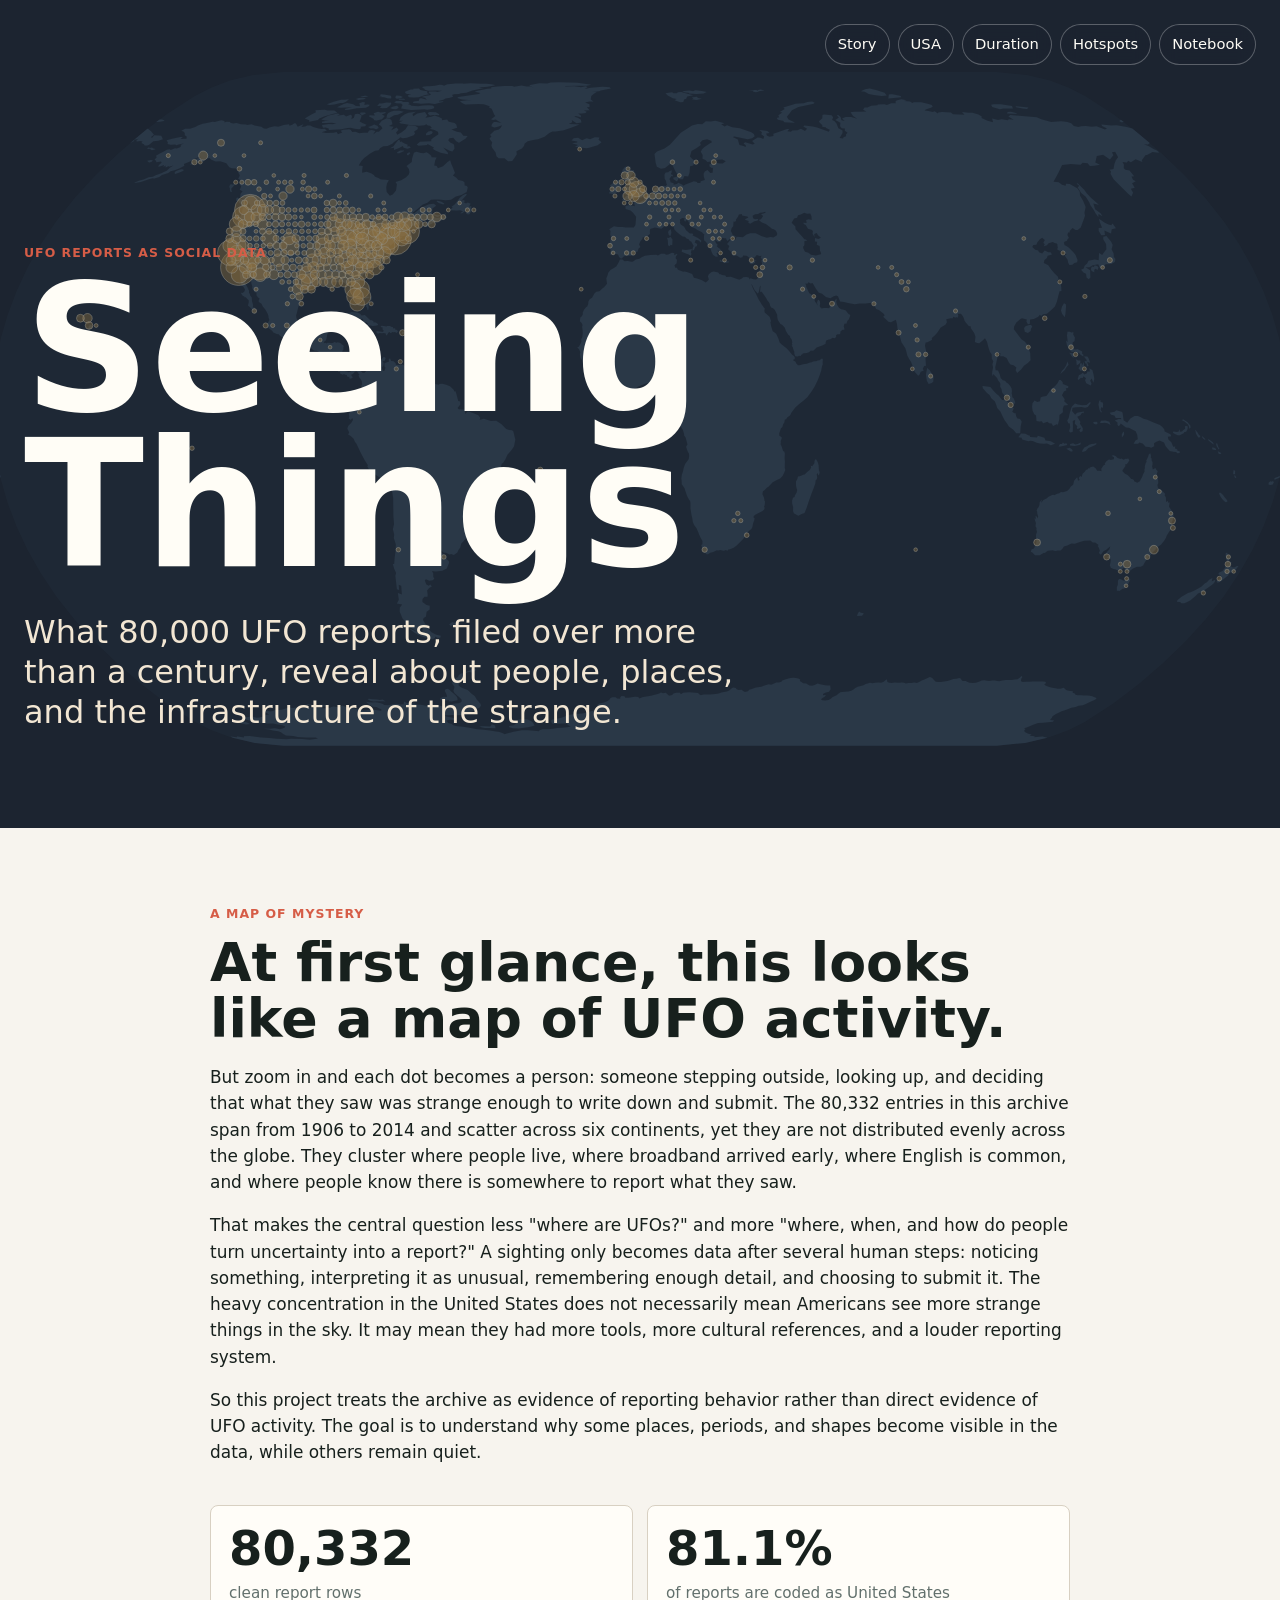
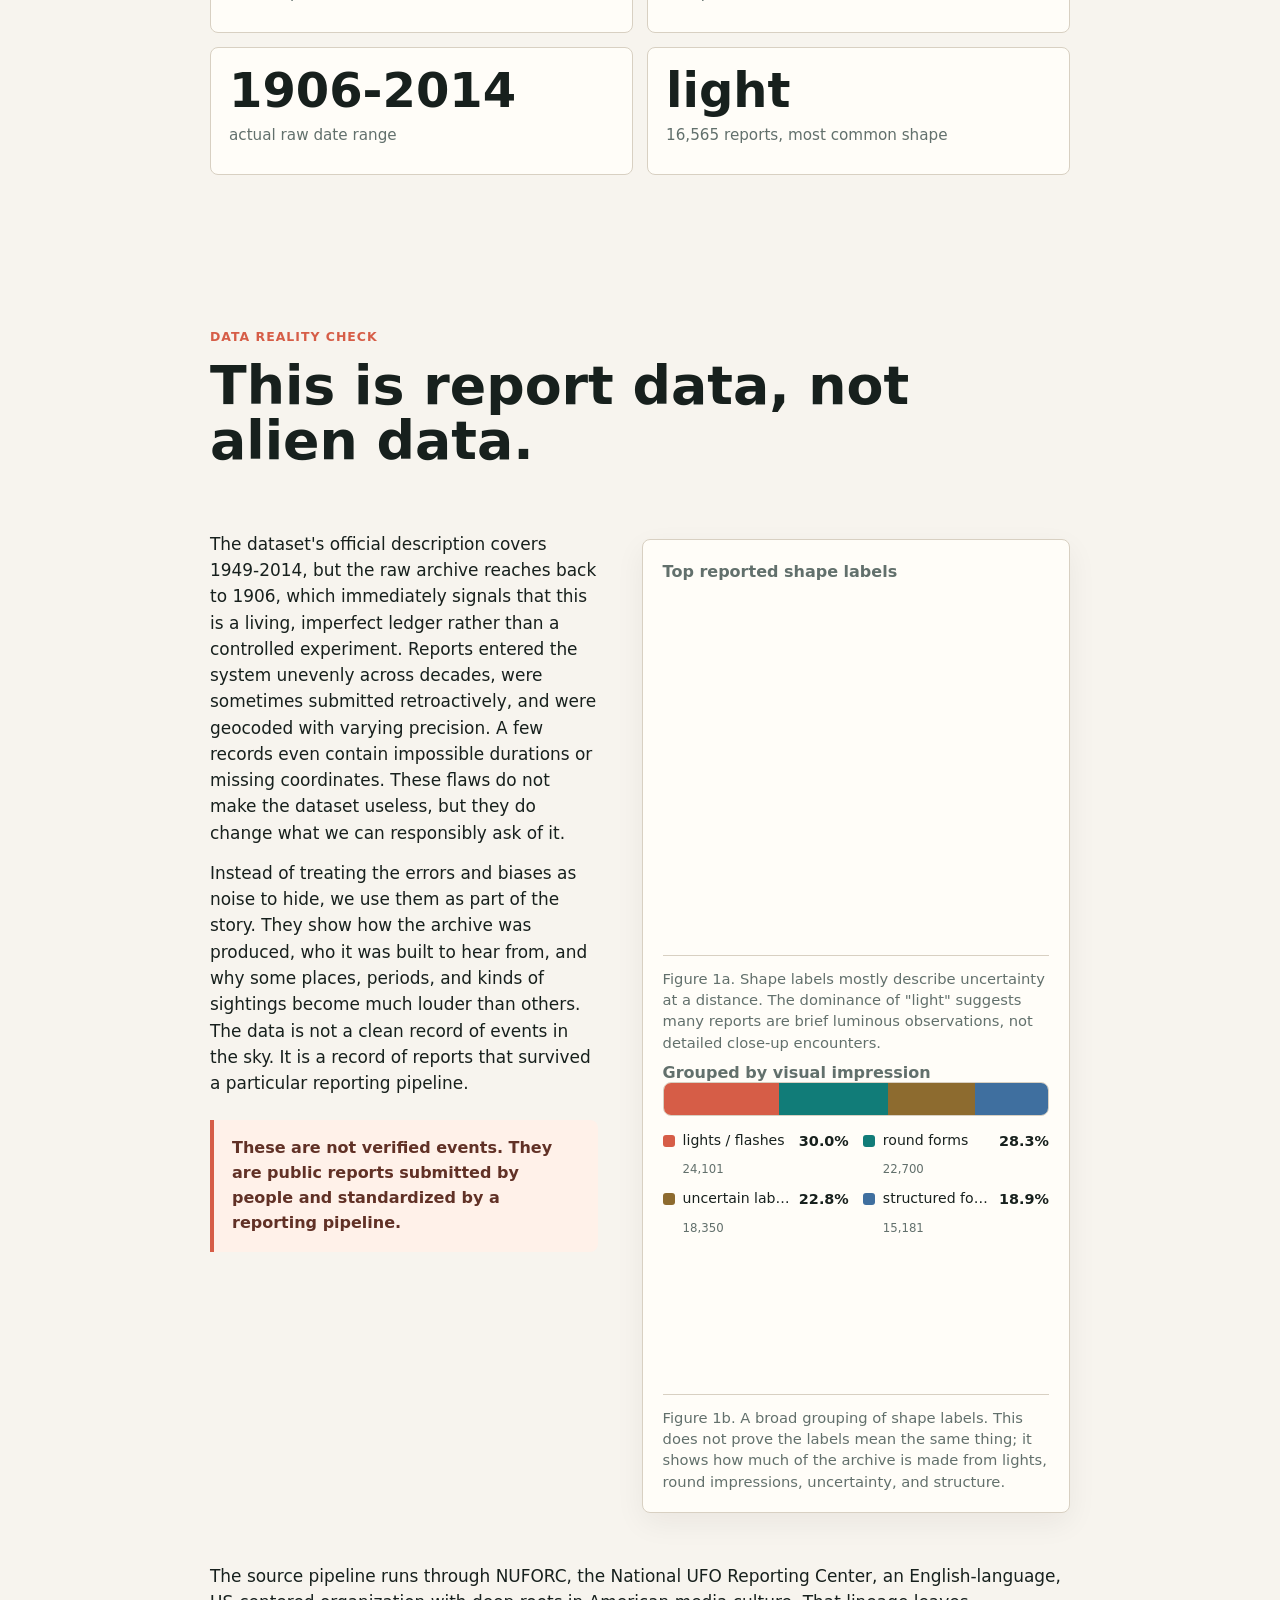
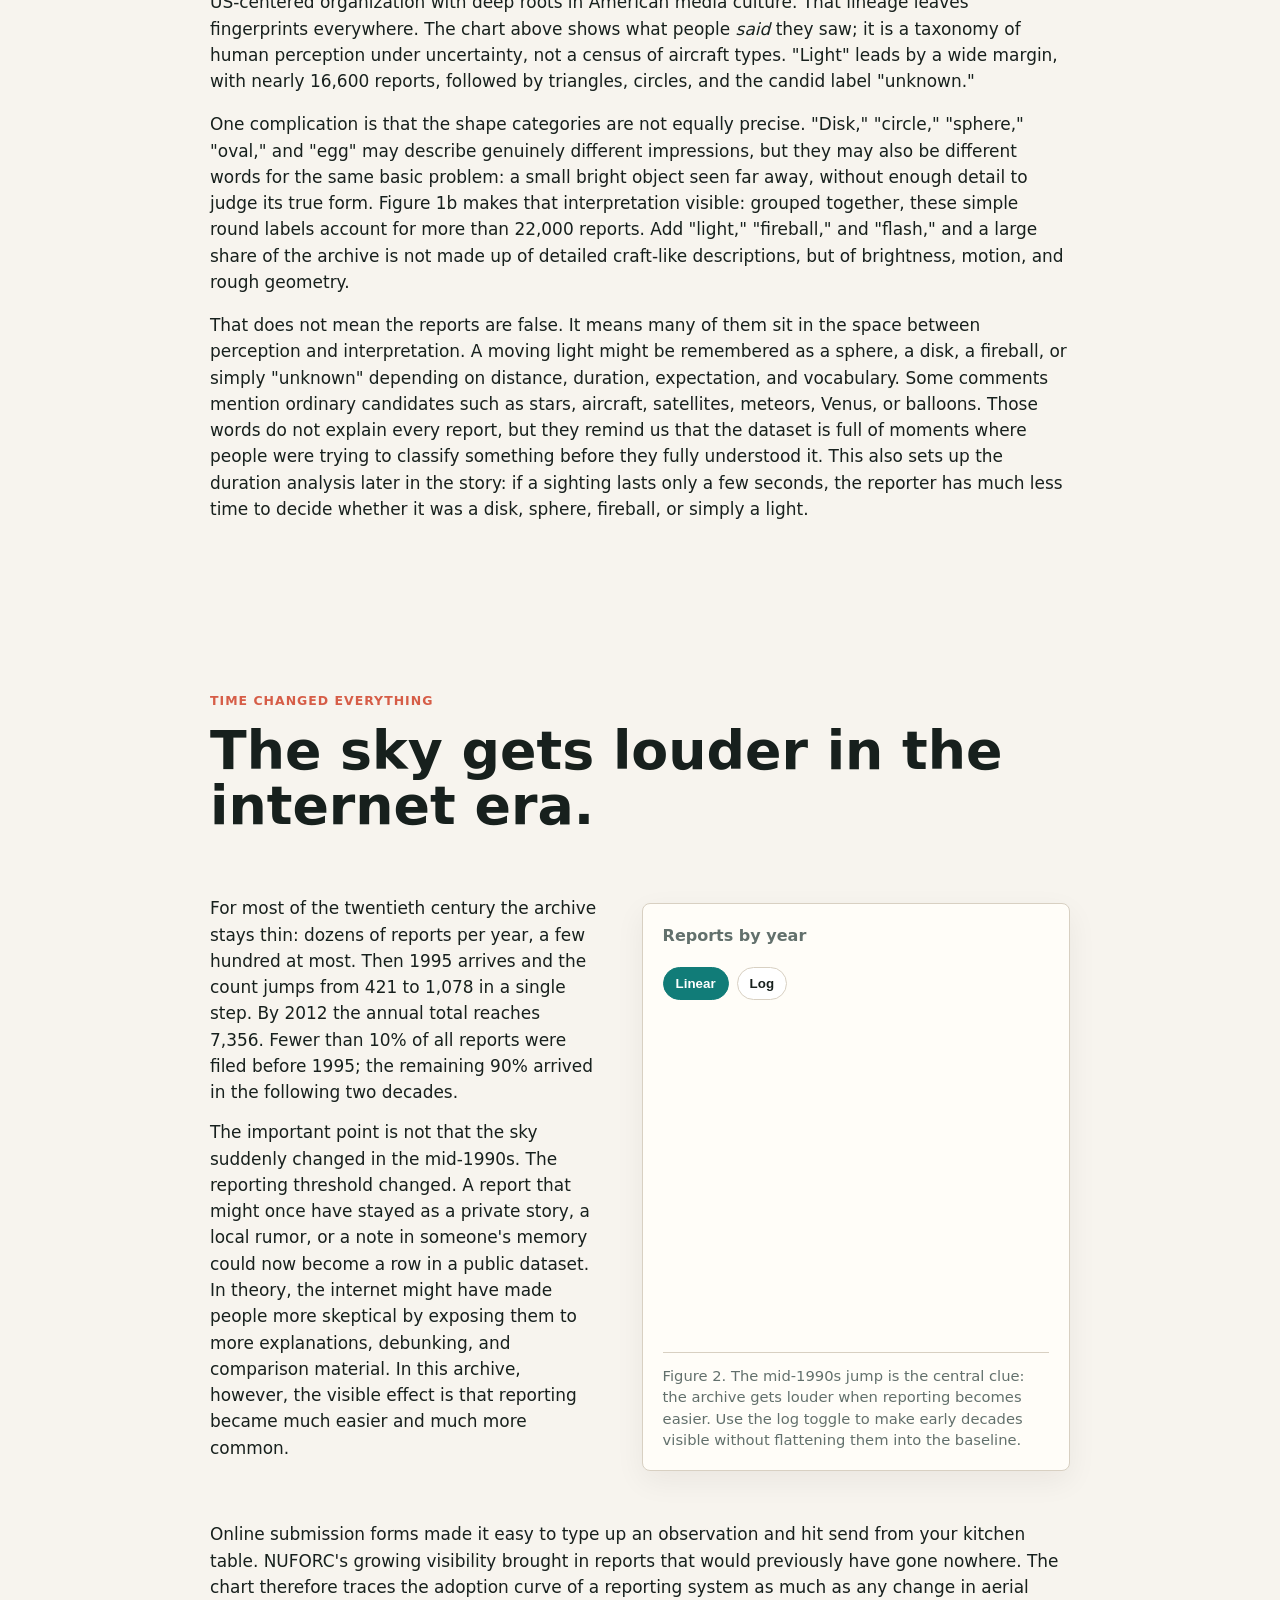
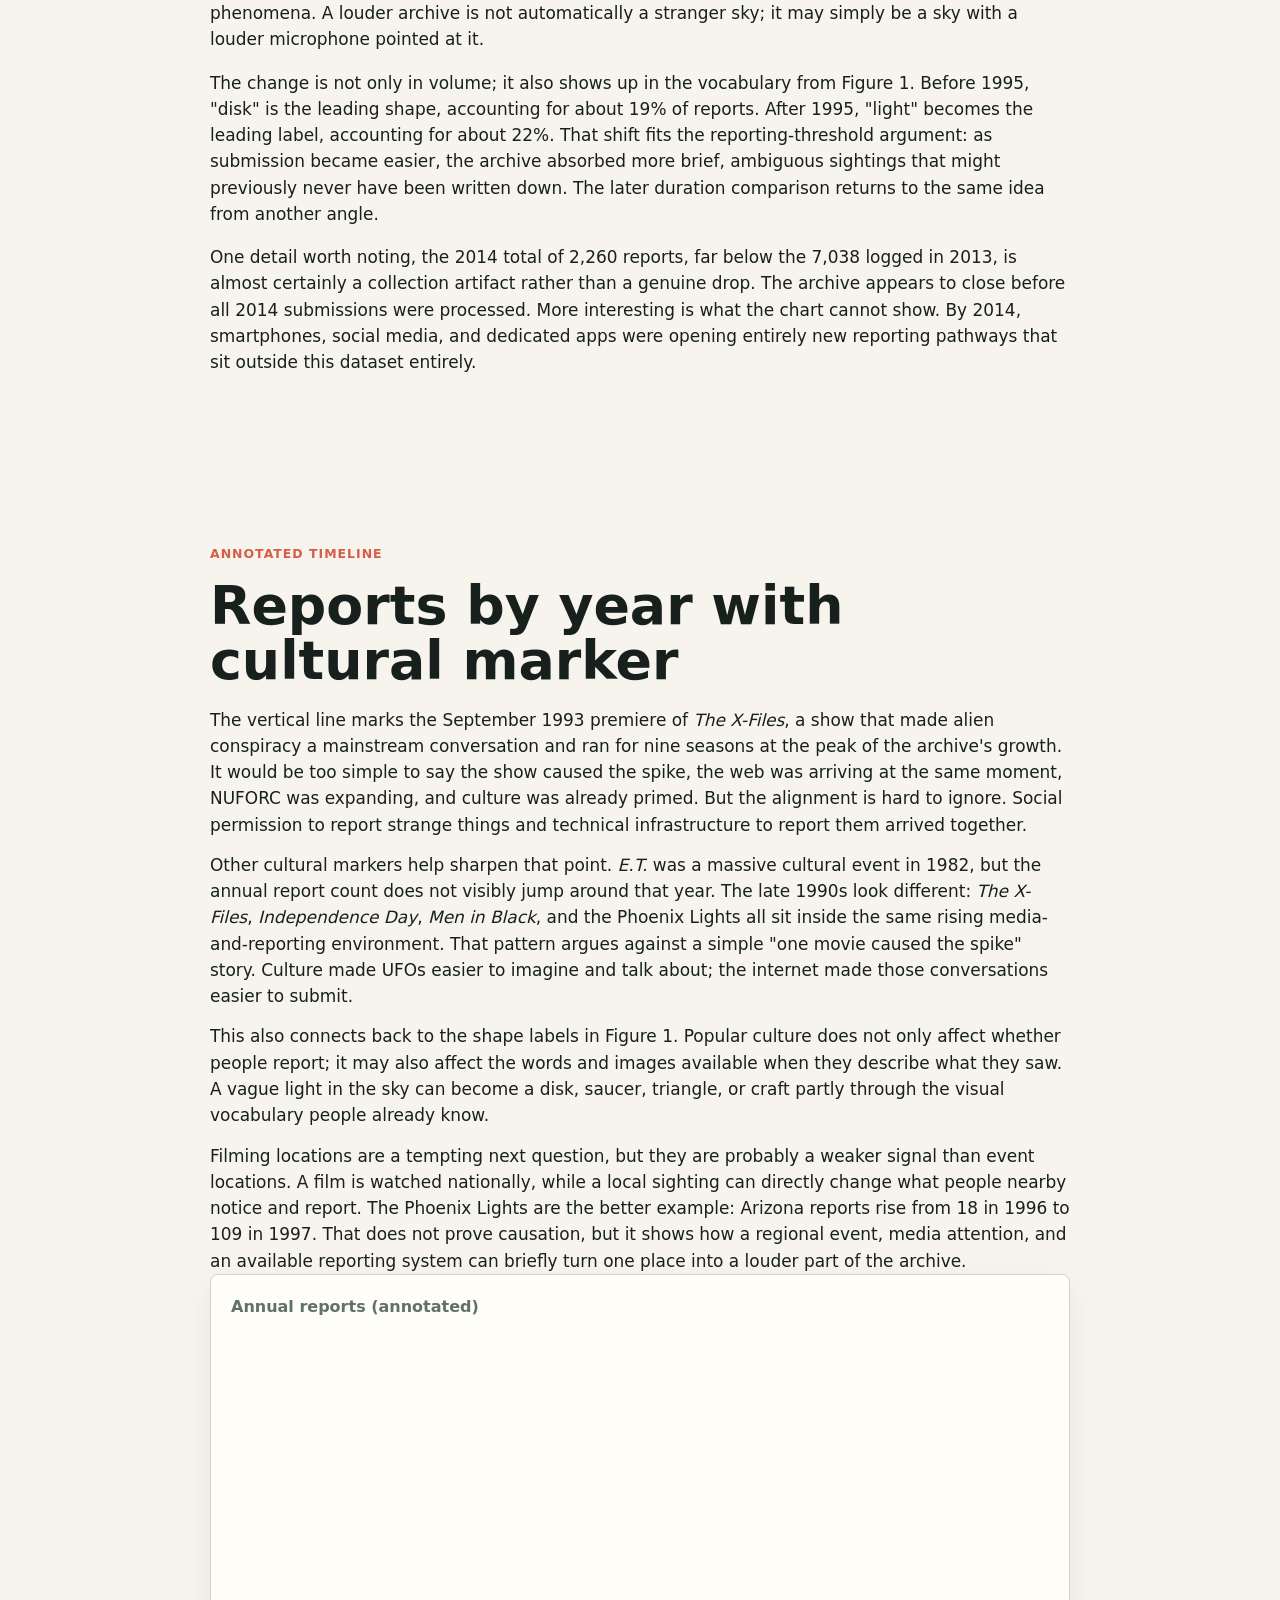
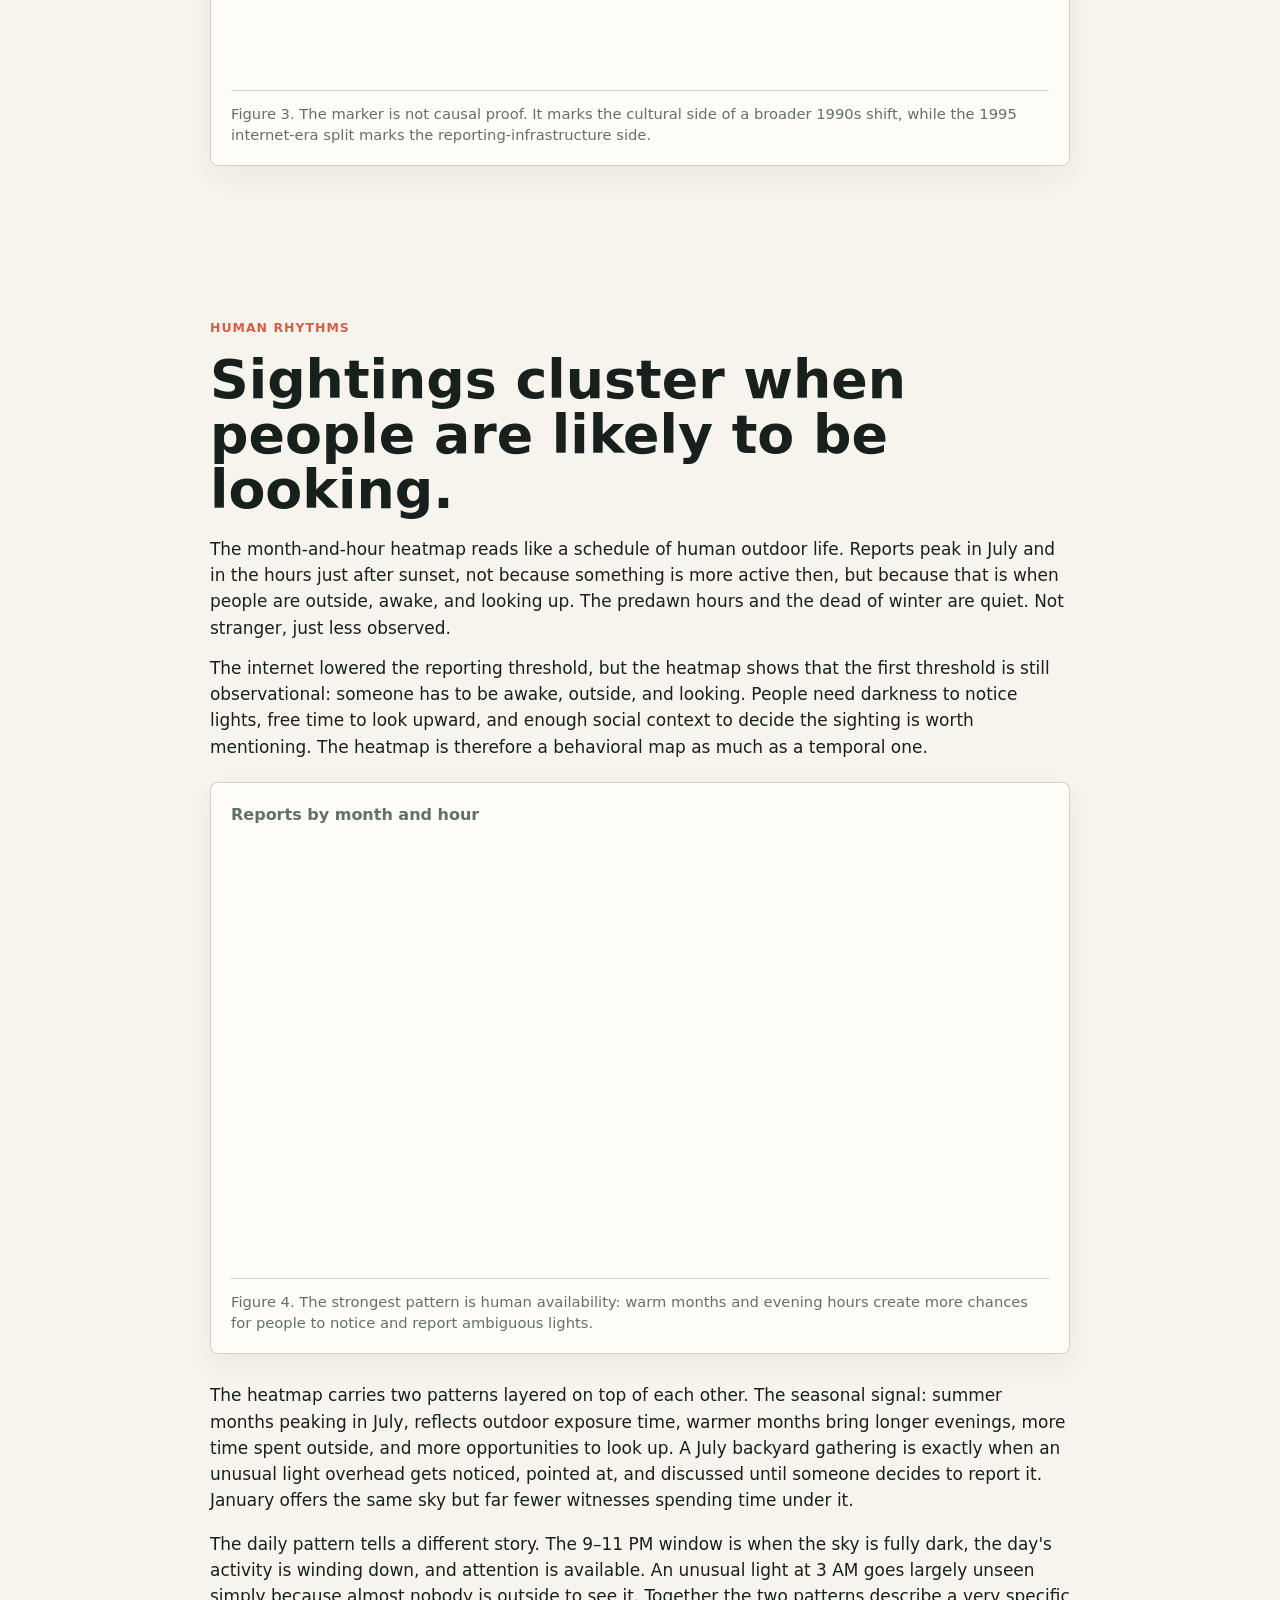
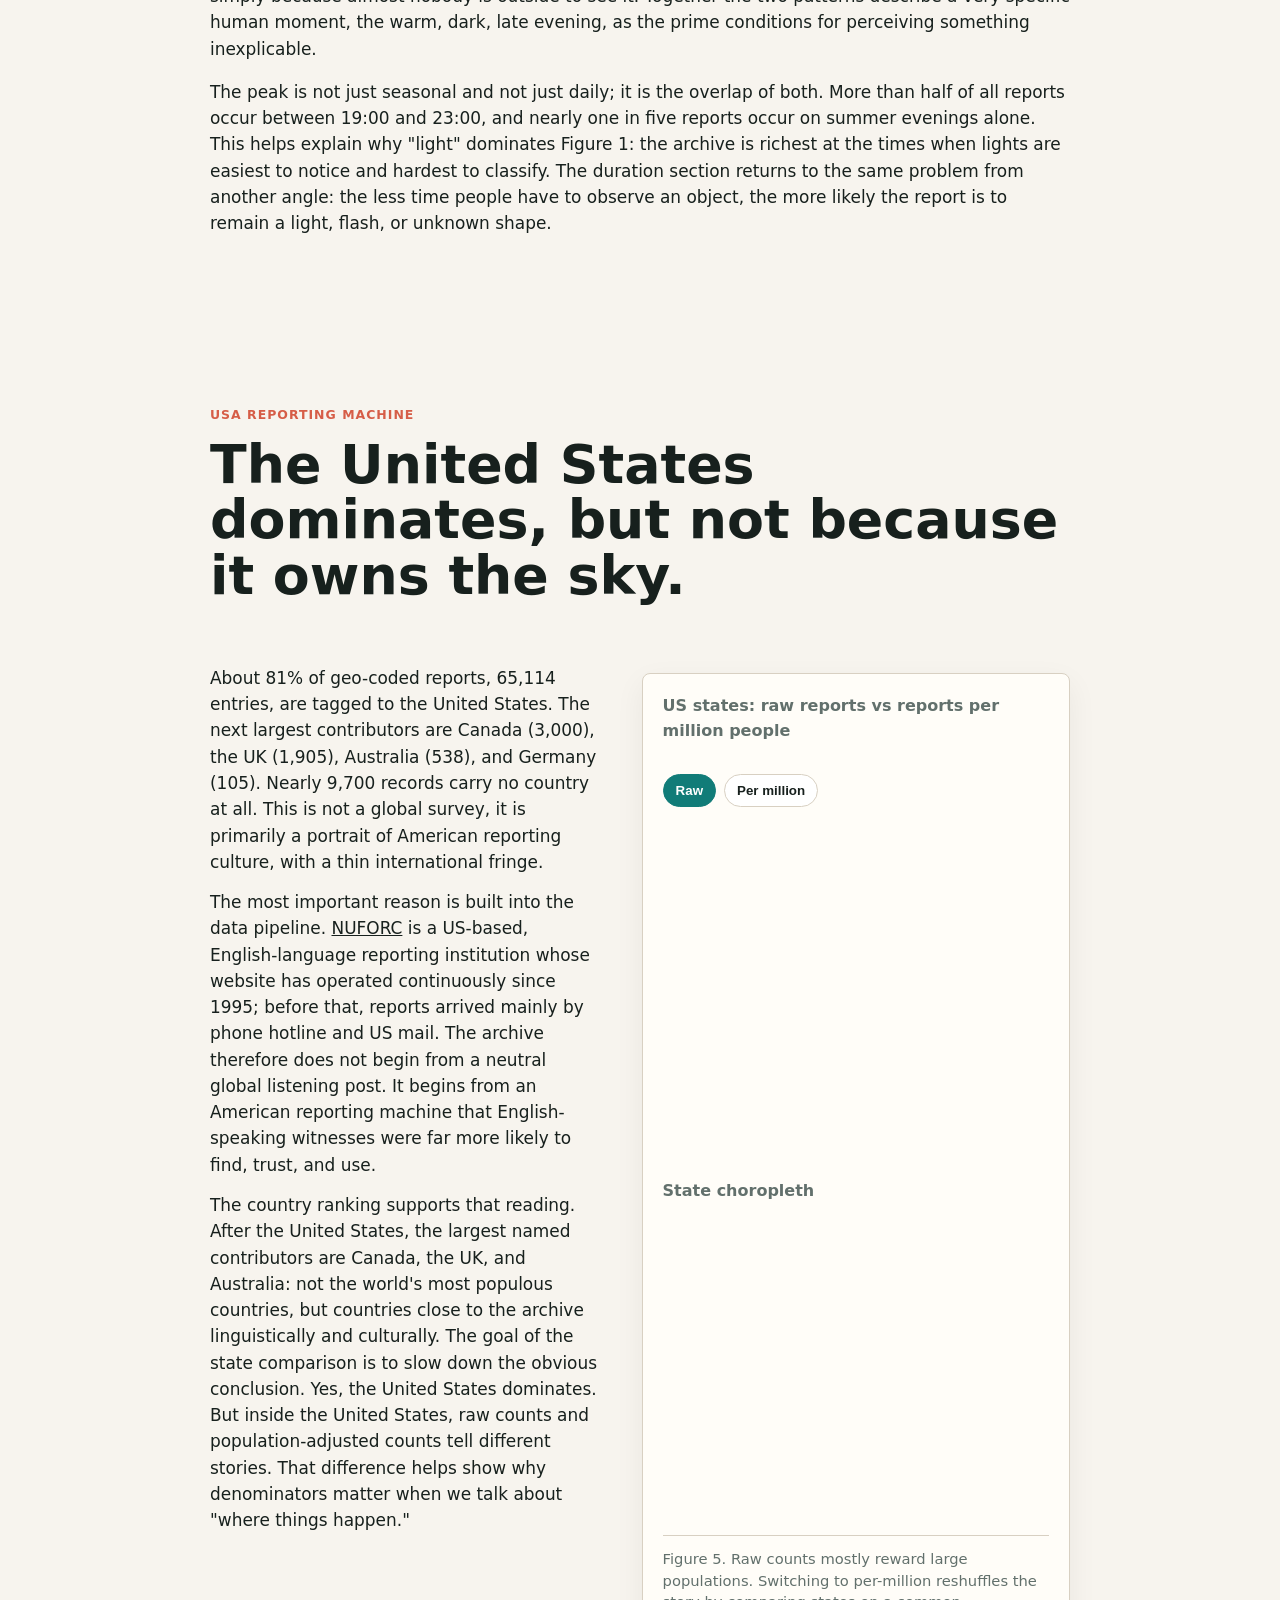
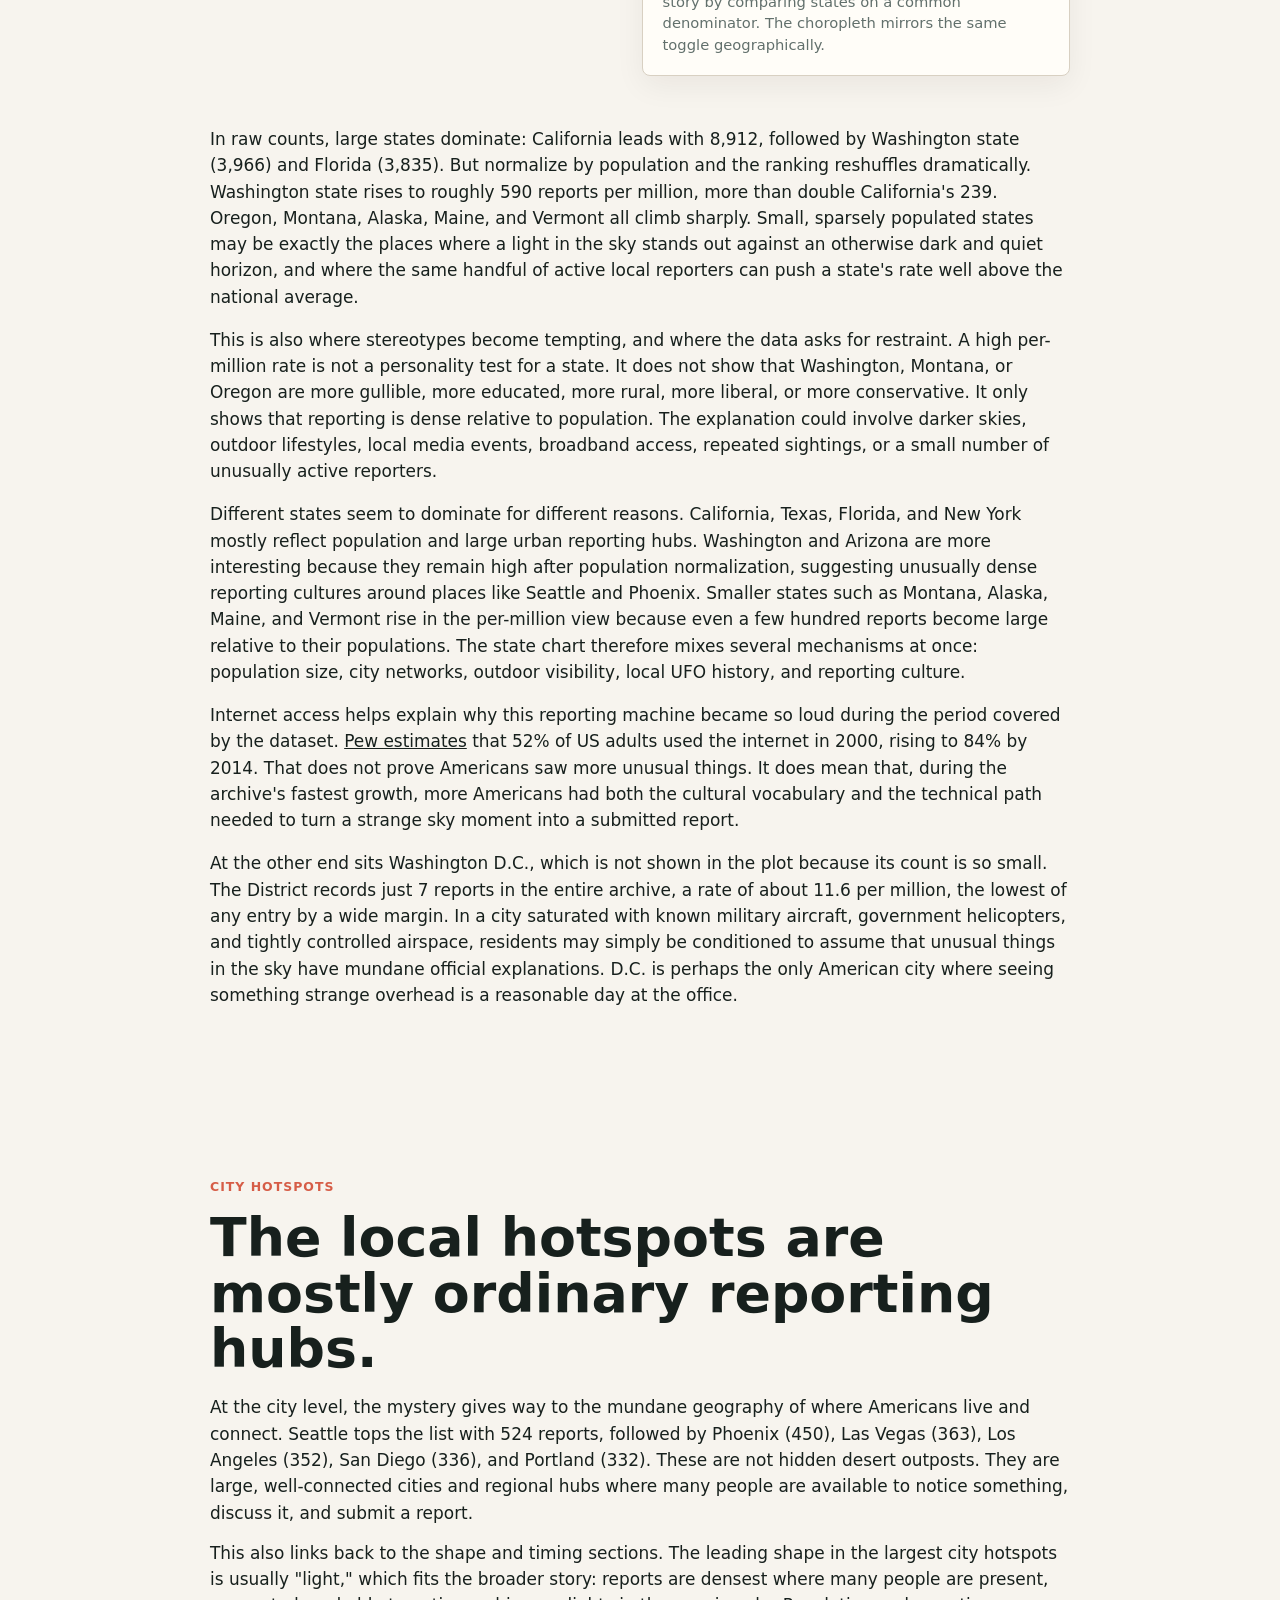
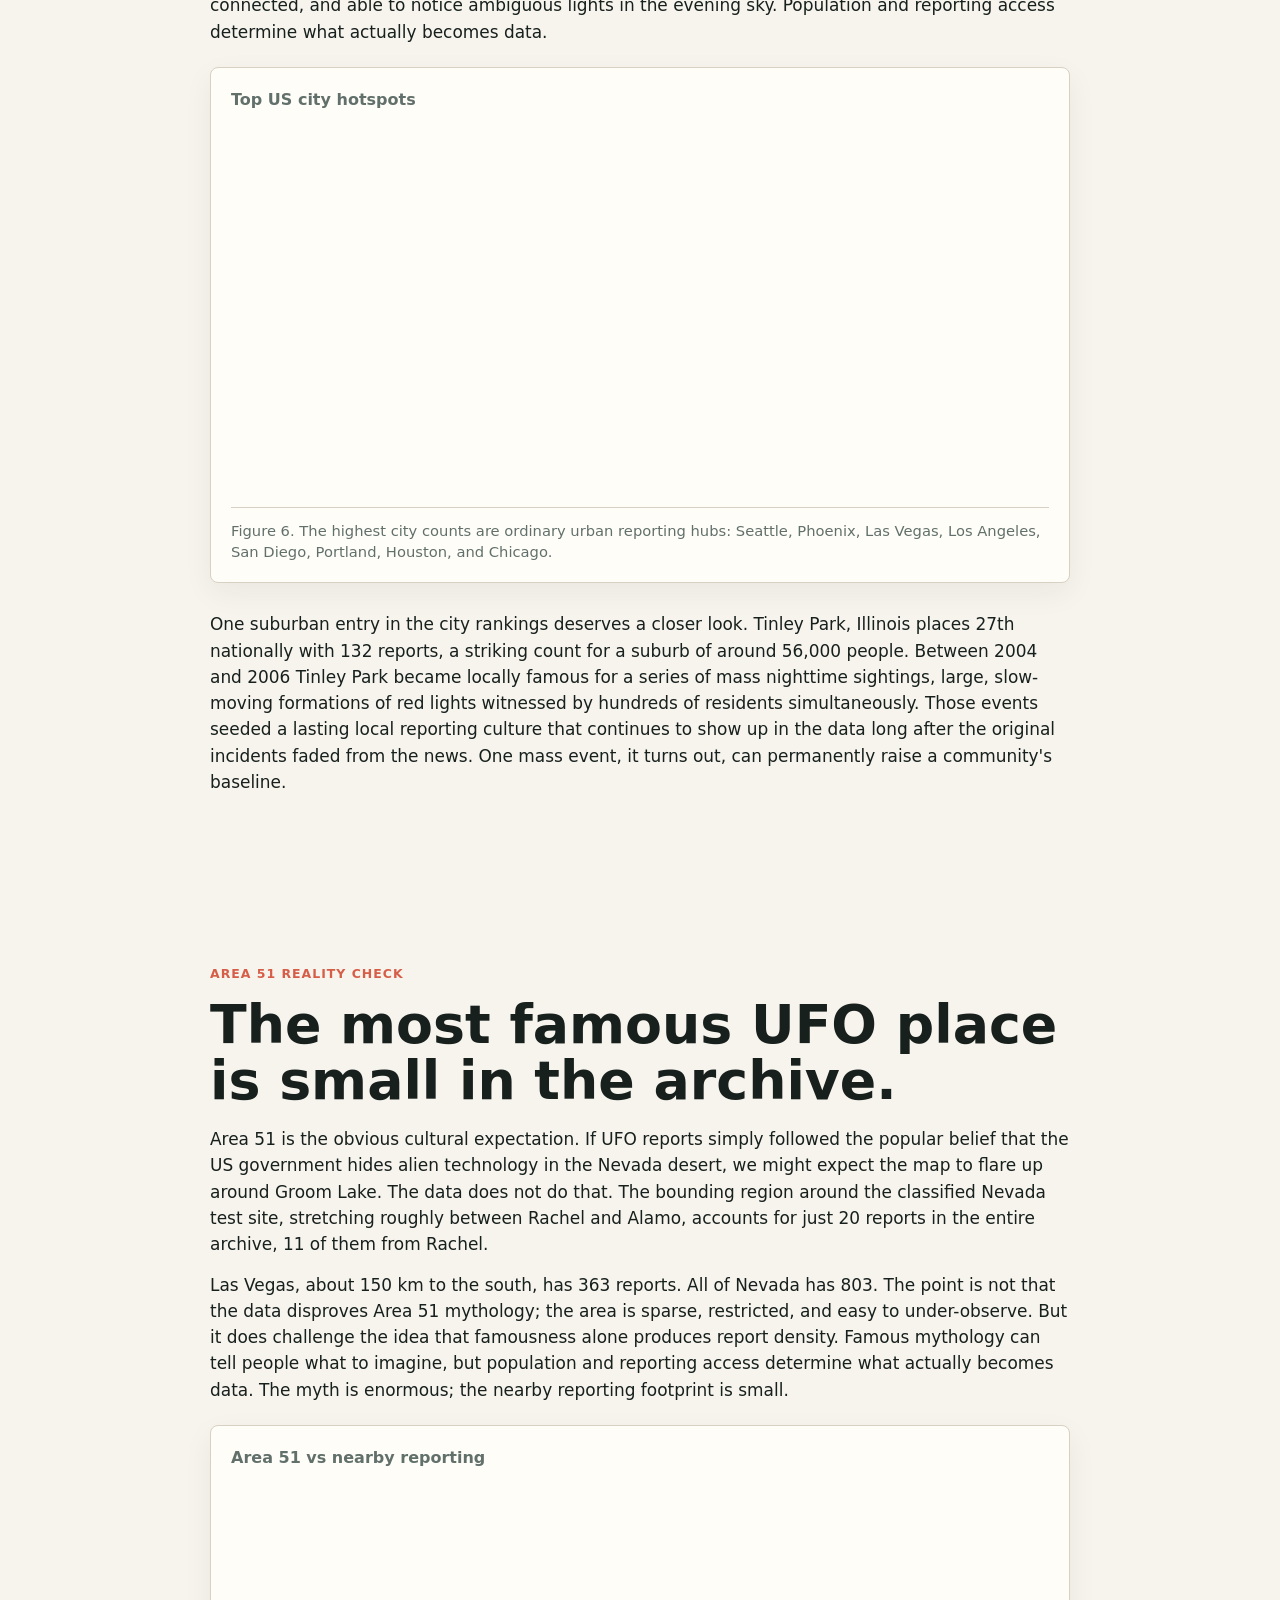
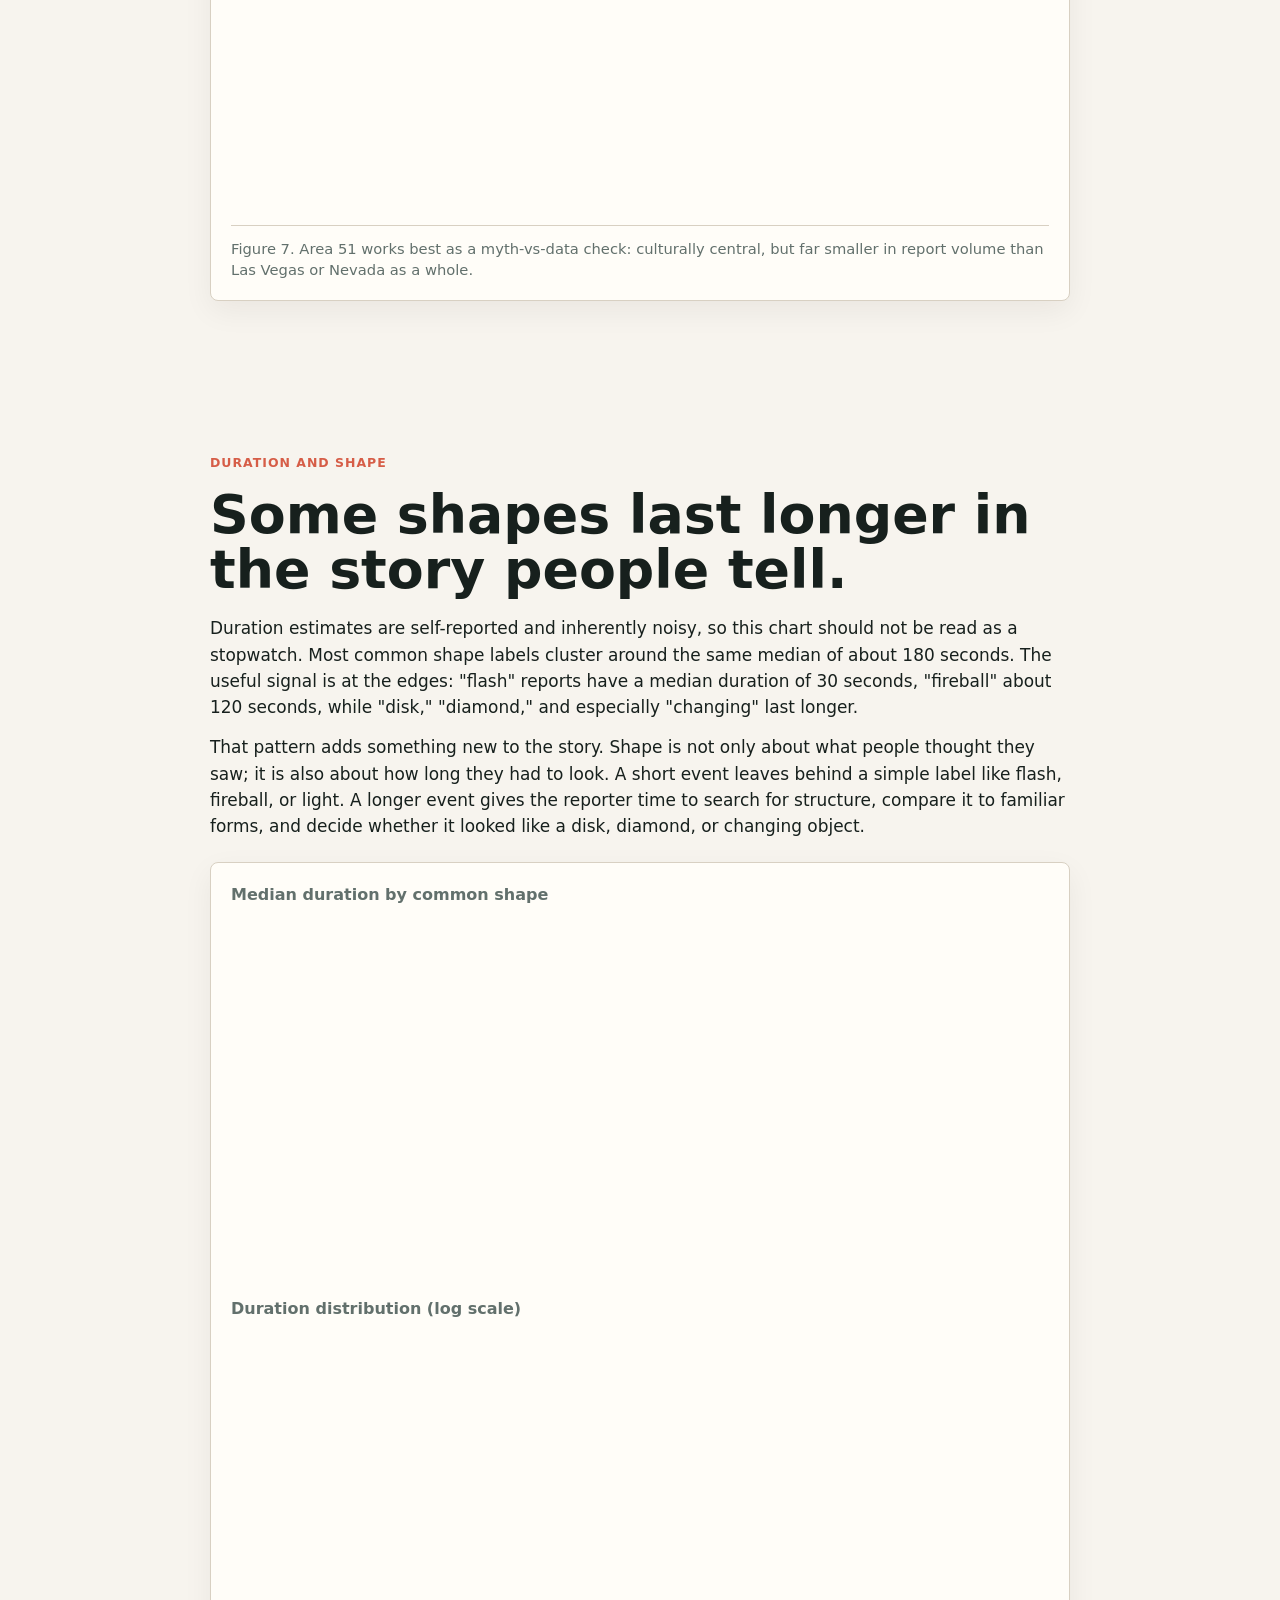
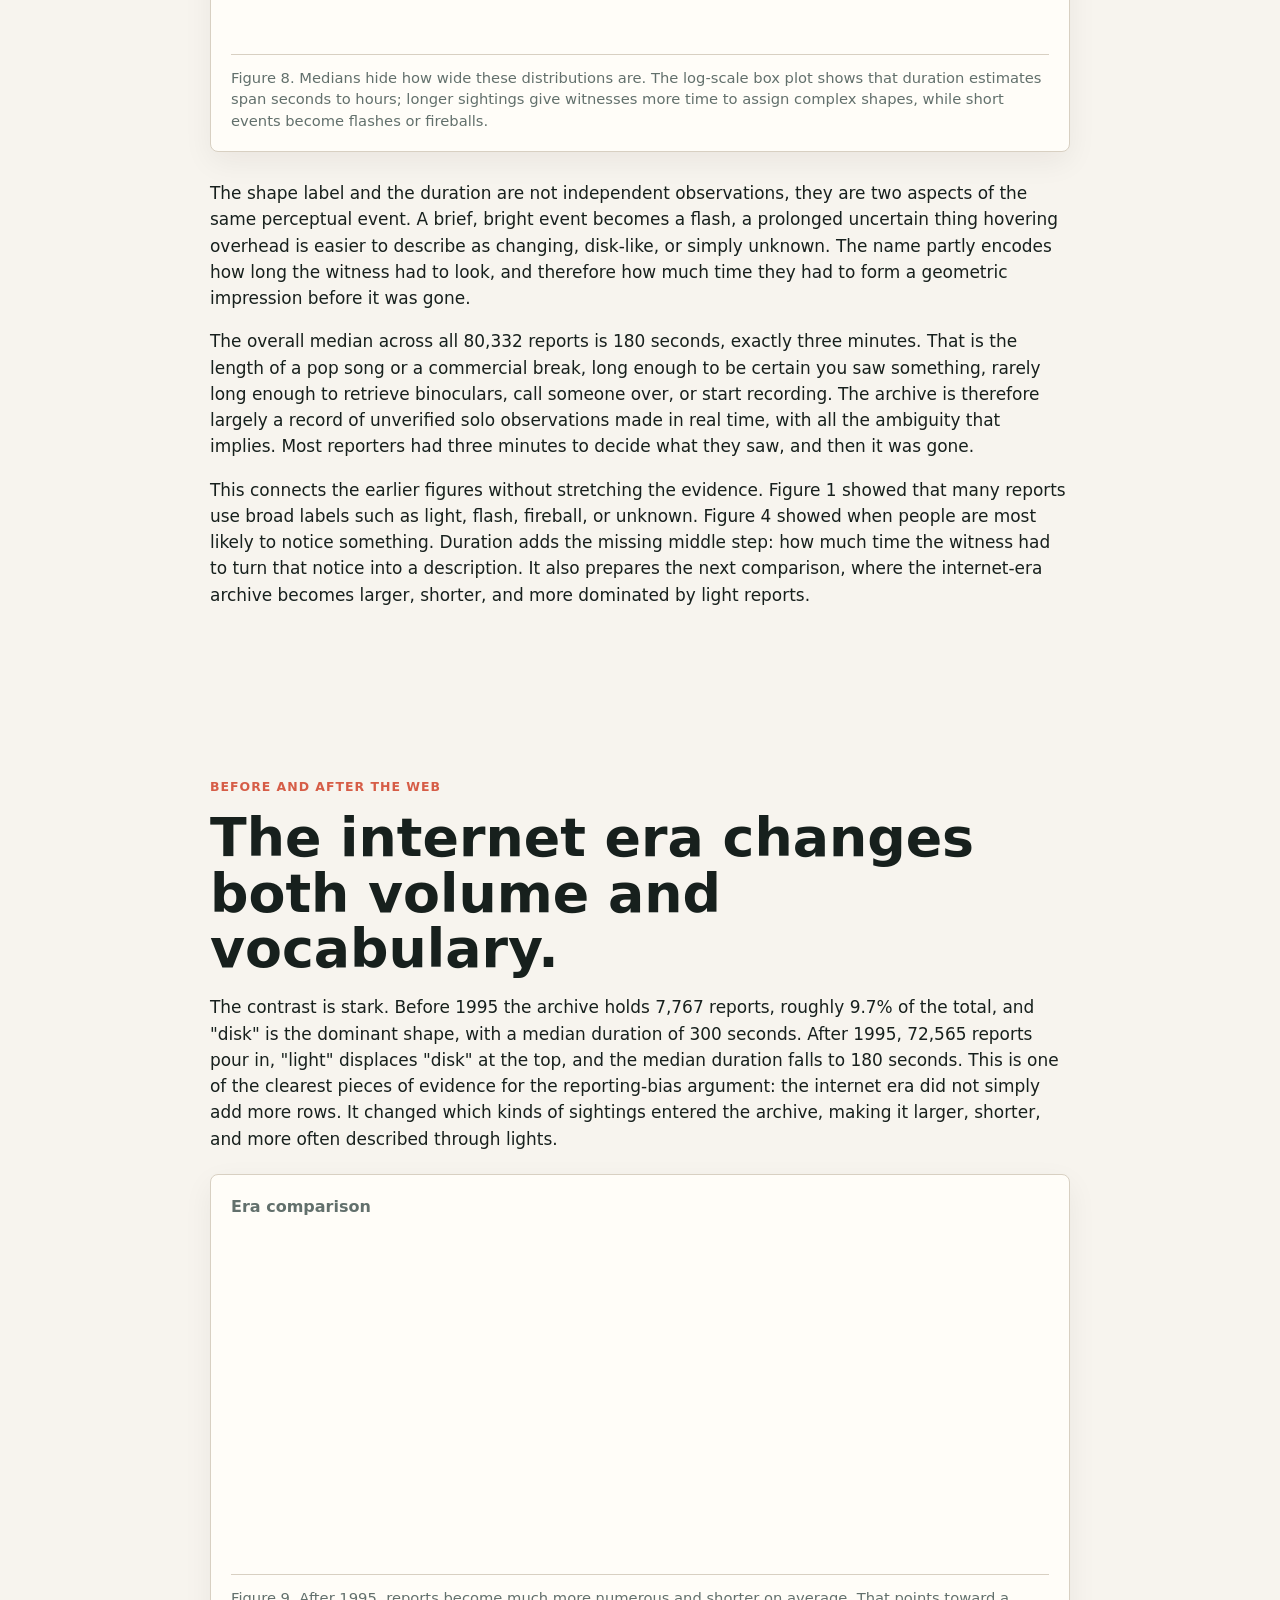
==== commit cb489804: "fixed?" ====
--- a/site/index.html
+++ b/site/index.html
@@ -1,10 +1,10 @@
-﻿<!doctype html>
+<!doctype html>
 <html lang="en">
   <head>
     <meta charset="utf-8">
     <meta name="viewport" content="width=device-width, initial-scale=1">
     <title>Seeing Things</title>
-    <link rel="stylesheet" href="styles.css?v=10">
+    <link rel="stylesheet" href="styles.css?v=11">
   </head>
   <body>
     <header class="hero">
@@ -81,13 +81,13 @@
         </div>
         <div class="panel">
           <h3>Top reported shape labels</h3>
-          <svg id="shape-bars" class="chart" role="img" aria-label="Bar chart of top reported UFO shapes"></svg>
+          <div id="shape-bars" class="chart plotly-chart" role="img" aria-label="Bar chart of top reported UFO shapes"></div>
           <p class="figure-note">
             Figure 1a. Shape labels mostly describe uncertainty at a distance. The dominance of "light" suggests
             many reports are brief luminous observations, not detailed close-up encounters.
           </p>
           <h3 class="panel-subtitle">Grouped by visual impression</h3>
-          <div id="shape-group-stack" class="shape-stack" role="img" aria-label="Stacked bar chart of grouped UFO shape categories">
+          <div id="shape-group-stack" class="chart chart--short plotly-chart" role="img" aria-label="Stacked bar chart of grouped UFO shape categories">
             <div class="shape-stack__bar">
               <div class="shape-stack__segment" style="width: 30.0%; background: #d65d47;" title="lights / flashes: 24,101 reports (30.0%)"></div>
               <div class="shape-stack__segment" style="width: 28.3%; background: #117c78;" title="round forms: 22,700 reports (28.3%)"></div>
@@ -186,7 +186,7 @@
             <button class="mode-button active" data-annual-scale="linear">Linear</button>
             <button class="mode-button" data-annual-scale="log">Log</button>
           </div>
-          <svg id="annual-line" class="chart" role="img" aria-label="Line chart of UFO reports by year"></svg>
+          <div id="annual-line" class="chart plotly-chart" role="img" aria-label="Line chart of UFO reports by year"></div>
           <p class="figure-note">
             Figure 2. The mid-1990s jump is the central clue: the archive gets louder when reporting becomes easier.
             Use the log toggle to make early decades visible without flattening them into the baseline.
@@ -256,7 +256,7 @@
         </div>
         <div class="panel">
           <h3>Annual reports (annotated)</h3>
-          <img src="figures/annual_by_year.png" alt="Annual UFO reports annotated with X-Files" style="max-width:100%;height:auto;border:1px solid #ccc;">
+          <div id="annual-annotated" class="chart plotly-chart" role="img" aria-label="Annual UFO reports annotated with X-Files"></div>
           <p class="figure-note">
             Figure 3. The marker is not causal proof. It marks the cultural side of a broader 1990s
             shift, while the 1995 internet-era split marks the reporting-infrastructure side.
@@ -284,7 +284,7 @@
         </div>
         <div class="panel">
           <h3>Reports by month and hour</h3>
-          <svg id="heatmap" class="chart heatmap" role="img" aria-label="Heatmap of UFO reports by month and hour"></svg>
+          <div id="heatmap" class="chart heatmap plotly-chart" role="img" aria-label="Heatmap of UFO reports by month and hour"></div>
           <p class="figure-note">
             Figure 4. The strongest pattern is human availability: warm months and evening hours create more chances
             for people to notice and report ambiguous lights.
@@ -351,9 +351,9 @@
             <button class="mode-button active" data-state-mode="reports">Raw</button>
             <button class="mode-button" data-state-mode="reports_per_million">Per million</button>
           </div>
-          <svg id="state-bars" class="chart" role="img" aria-label="US state report ranking"></svg>
+          <div id="state-bars" class="chart plotly-chart" role="img" aria-label="US state report ranking"></div>
           <h3 class="panel-subtitle">State choropleth</h3>
-          <svg id="state-map" class="chart chart--short" role="img" aria-label="US state choropleth map of UFO reports"></svg>
+          <div id="state-map" class="chart chart--short plotly-chart" role="img" aria-label="US state choropleth map of UFO reports"></div>
           <p class="figure-note">
             Figure 5. Raw counts mostly reward large populations. Switching to per-million reshuffles the story by
             comparing states on a common denominator. The choropleth mirrors the same toggle geographically.
@@ -427,7 +427,7 @@
         </div>
         <div class="panel panel--stack">
           <h3>Top US city hotspots</h3>
-          <svg id="city-bars" class="chart" role="img" aria-label="Top US city UFO report counts"></svg>
+          <div id="city-bars" class="chart plotly-chart" role="img" aria-label="Top US city UFO report counts"></div>
           <p class="figure-note">
             Figure 6. The highest city counts are ordinary urban reporting hubs: Seattle, Phoenix,
             Las Vegas, Los Angeles, San Diego, Portland, Houston, and Chicago.
@@ -468,7 +468,7 @@
         </div>
         <div class="panel panel--stack">
           <h3>Area 51 vs nearby reporting</h3>
-          <div class="callout-grid" id="area51-callout"></div>
+          <div class="chart chart--short plotly-chart" id="area51-callout" role="img" aria-label="Area 51 reporting comparison"></div>
           <p class="figure-note">
             Figure 7. Area 51 works best as a myth-vs-data check: culturally central, but far smaller
             in report volume than Las Vegas or Nevada as a whole.
@@ -497,9 +497,9 @@
         </div>
         <div class="panel panel--stack">
           <h3>Median duration by common shape</h3>
-          <svg id="duration-bars" class="chart" role="img" aria-label="Median UFO report duration by shape"></svg>
+          <div id="duration-bars" class="chart plotly-chart" role="img" aria-label="Median UFO report duration by shape"></div>
           <h3 class="panel-subtitle">Duration distribution (log scale)</h3>
-          <svg id="duration-box" class="chart chart--short" role="img" aria-label="Box plot of UFO report durations by shape on a log-scaled axis"></svg>
+          <div id="duration-box" class="chart chart--short plotly-chart" role="img" aria-label="Box plot of UFO report durations by shape on a log-scaled axis"></div>
           <p class="figure-note">
             Figure 8. Medians hide how wide these distributions are. The log-scale box plot shows that duration
             estimates span seconds to hours; longer sightings give witnesses more time to assign complex shapes,
@@ -548,7 +548,7 @@
         </div>
         <div class="panel panel--stack">
           <h3>Era comparison</h3>
-          <div id="era-cards" class="era-grid" aria-label="Pre-internet and internet-era comparison"></div>
+          <div id="era-cards" class="chart chart--short plotly-chart" role="img" aria-label="Pre-internet and internet-era comparison"></div>
           <p class="figure-note">
             Figure 9. After 1995, reports become much more numerous and shorter on average. That points toward a
             wider, lower-threshold reporting public rather than a simple change in the sky.
@@ -591,7 +591,7 @@
 
         <div class="panel">
           <h3>Common words in comments</h3>
-          <div id="word-cloud" class="word-cloud" aria-label="Common UFO report words"></div>
+          <div id="word-cloud" class="chart chart--short plotly-chart" role="img" aria-label="Common UFO report words"></div>
           <p class="figure-note">
             Figure 10. The most common words are observational: light, color, motion, speed, and formation. The
             language is mostly about trying to describe uncertainty.
@@ -671,7 +671,7 @@
               <button class="mode-button" data-map-mode="persistence">Persistence</button>
             </div>
           </div>
-          <svg id="hotspot-map" role="img" aria-label="Interactive hotspot persistence map"></svg>
+          <div id="hotspot-map" role="img" aria-label="Interactive hotspot persistence map"></div>
           <p class="figure-note figure-note--map">
             Figure 11. The map separates temporary bursts from persistent reporting places. Persistent hotspots are
             more likely to reflect stable communities, population density, and reporting habits.
@@ -692,7 +692,7 @@
         </p>
         <div class="panel country-panel">
           <h3>Global perspective</h3>
-          <svg id="country-bars" class="chart chart--short" role="img" aria-label="Country report counts"></svg>
+          <div id="country-bars" class="chart chart--short plotly-chart" role="img" aria-label="Country report counts"></div>
           <p class="figure-note">
             Figure 12. The international comparison is the final bias check: this is not a balanced global sky survey,
             but a US-centered archive with some international spillover.
@@ -741,6 +741,7 @@
 
     <script src="assets/d3.v7.min.js"></script>
     <script src="assets/topojson-client.min.js"></script>
-    <script src="app.js?v=7"></script>
+    <script src="assets/plotly-2.35.2.min.js"></script>
+    <script src="app.js?v=8"></script>
   </body>
 </html>
--- a/site/styles.css
+++ b/site/styles.css
@@ -242,6 +242,18 @@
   display: block;
 }
 
+.plotly-chart {
+  overflow: hidden;
+}
+
+.plotly-chart .main-svg {
+  font-family: inherit !important;
+}
+
+.plotly-chart .modebar {
+  right: 4px !important;
+}
+
 .heatmap {
   min-height: 420px;
 }
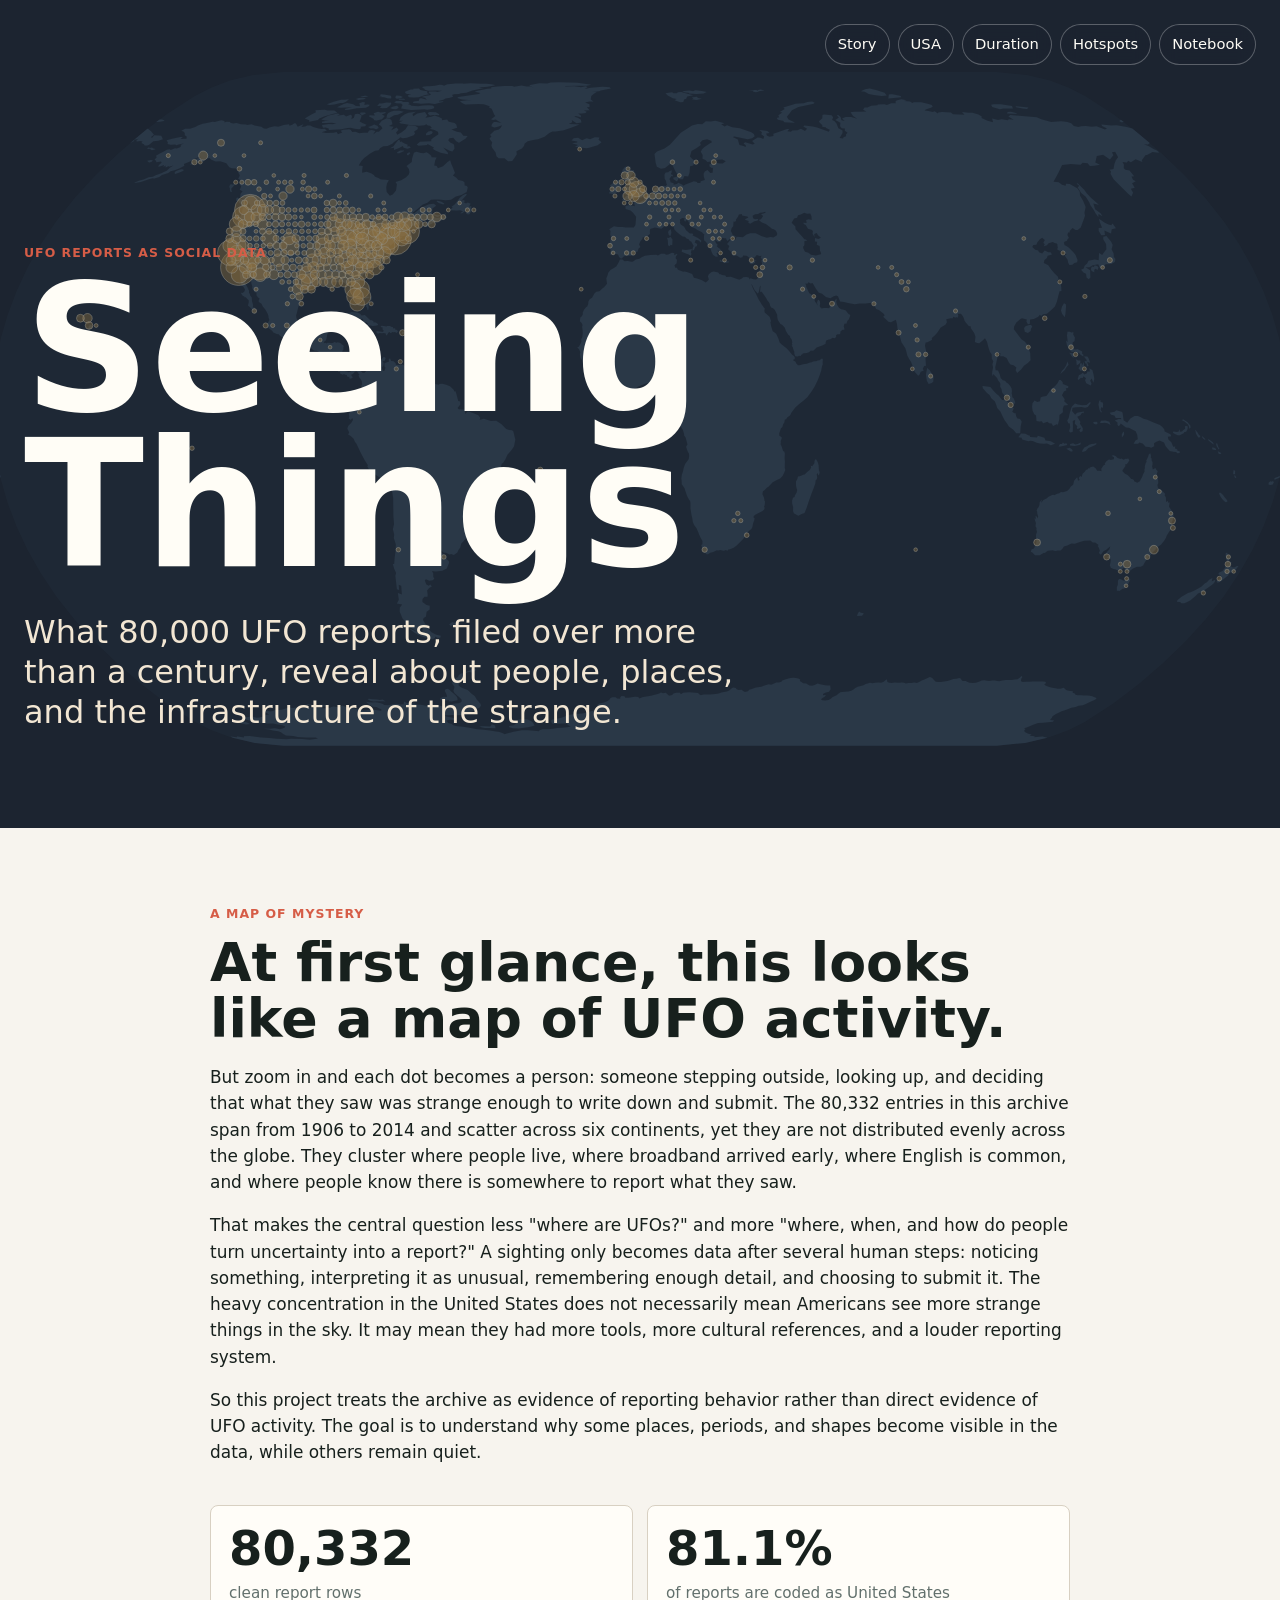
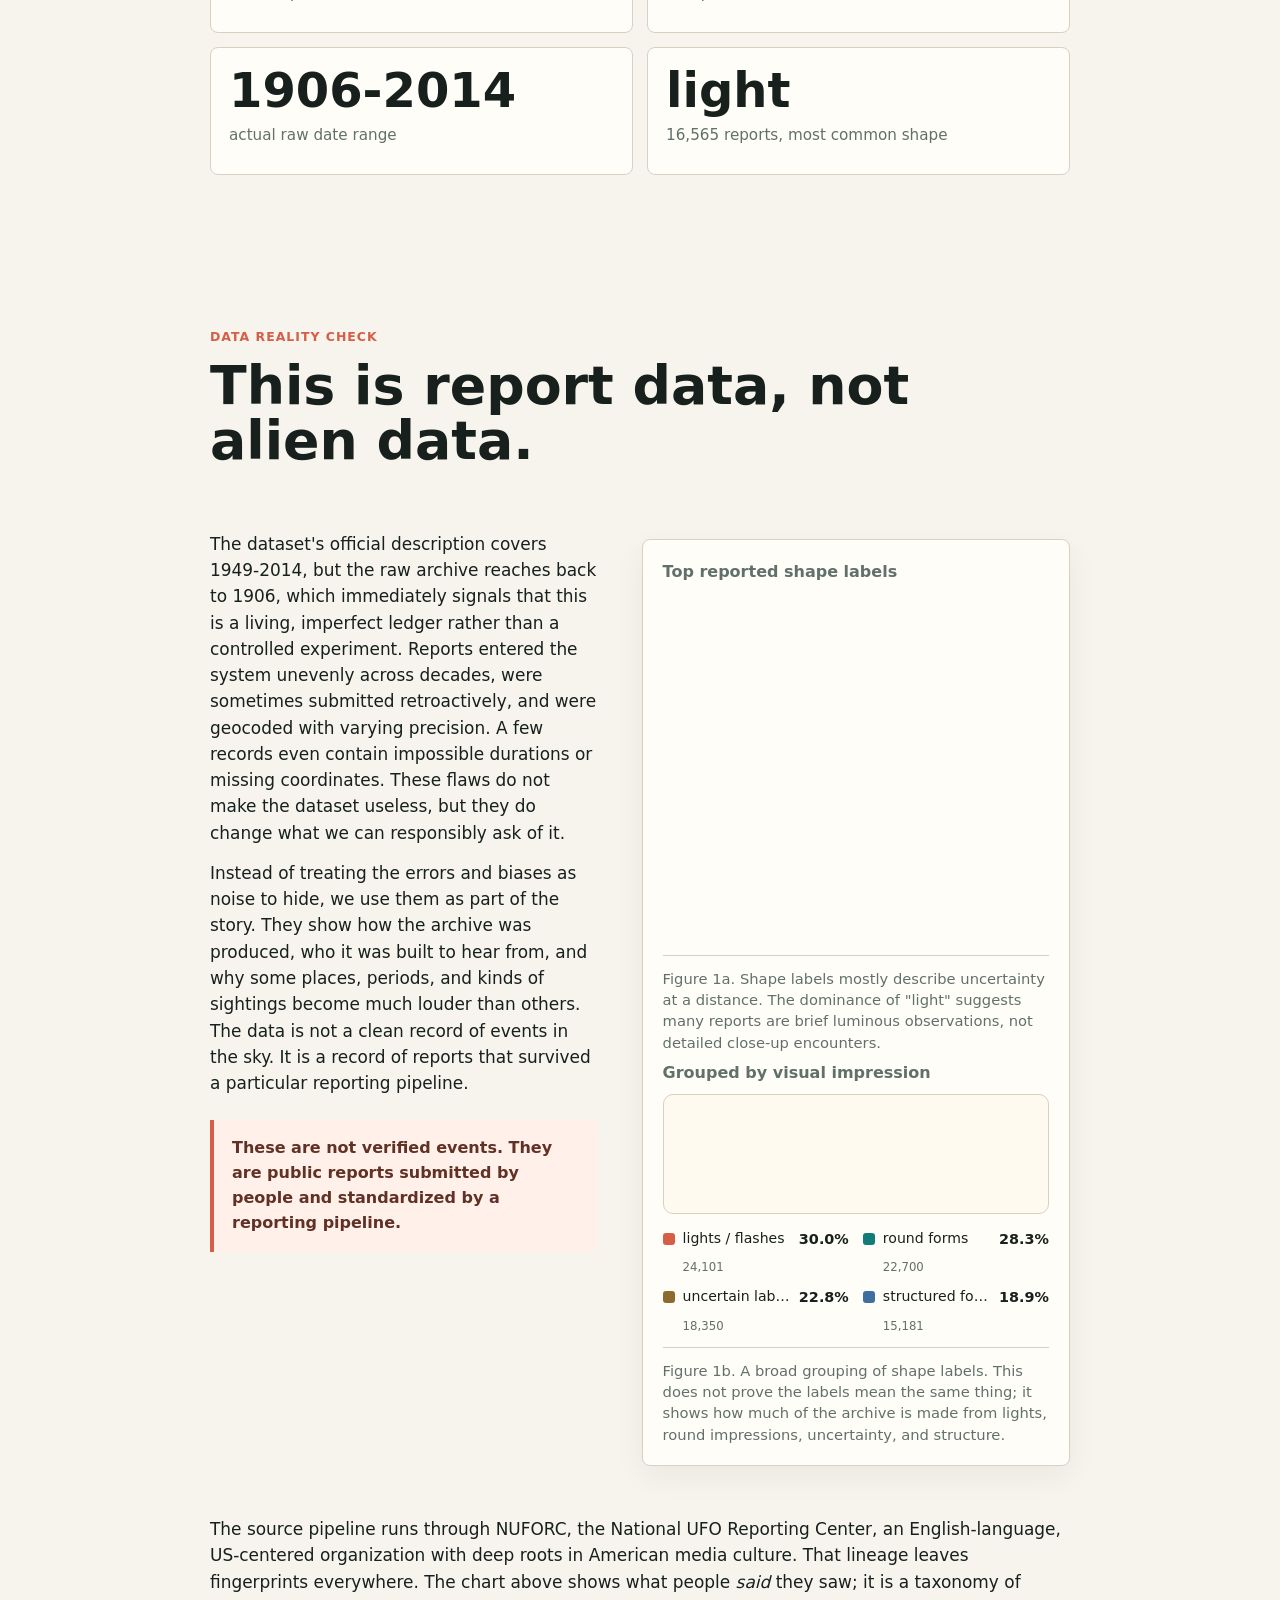
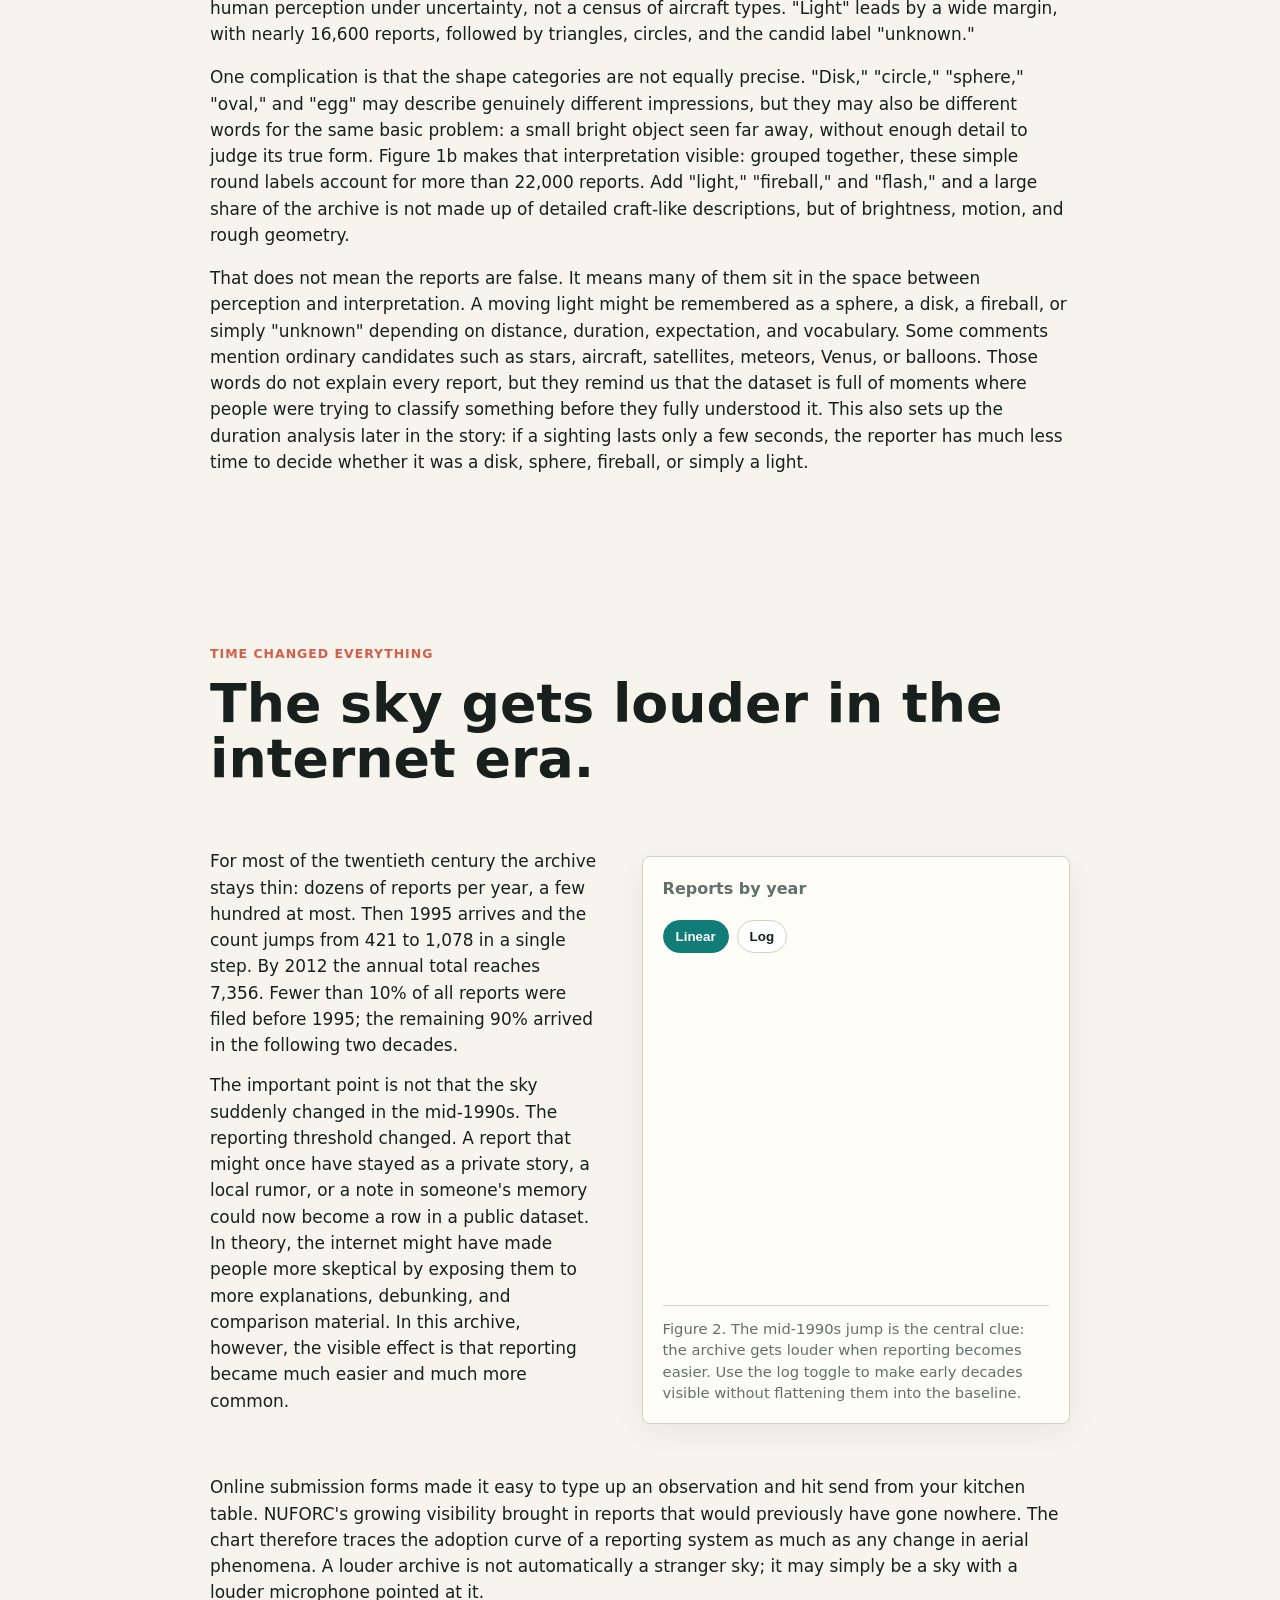
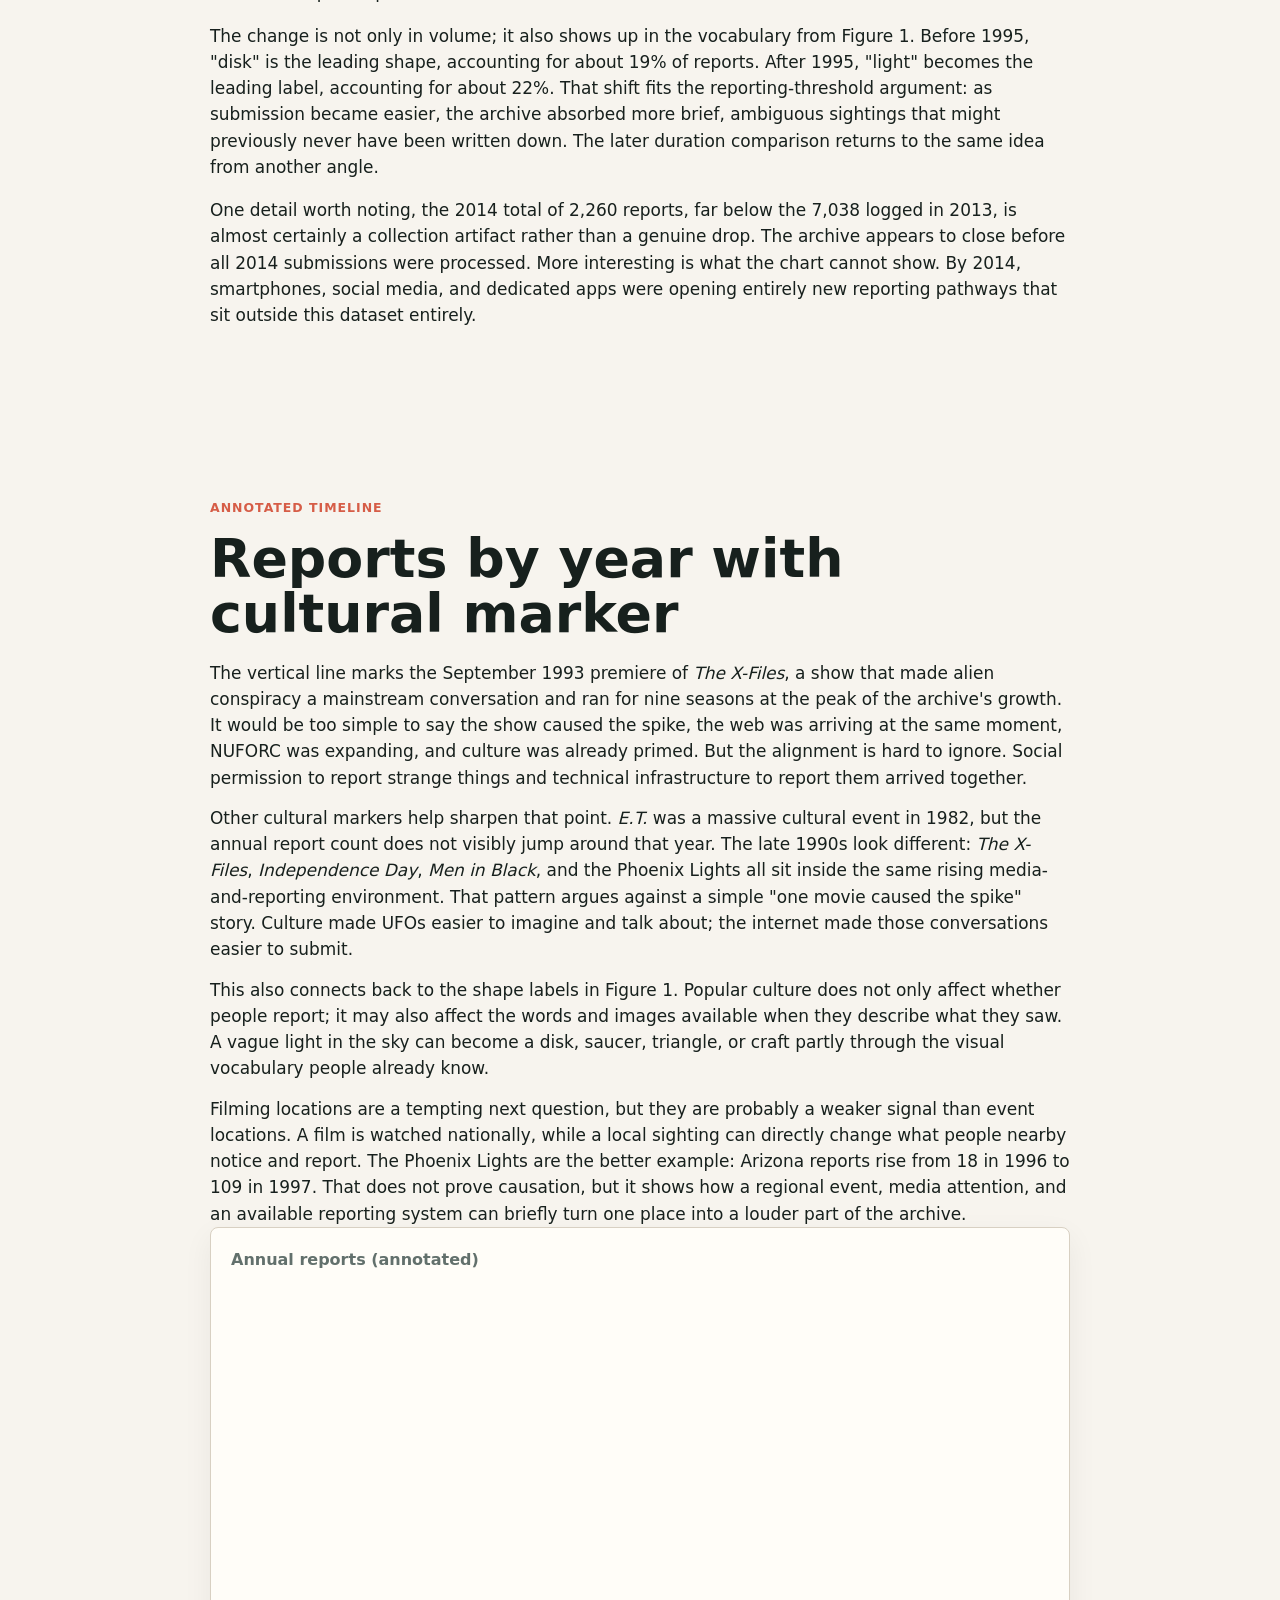
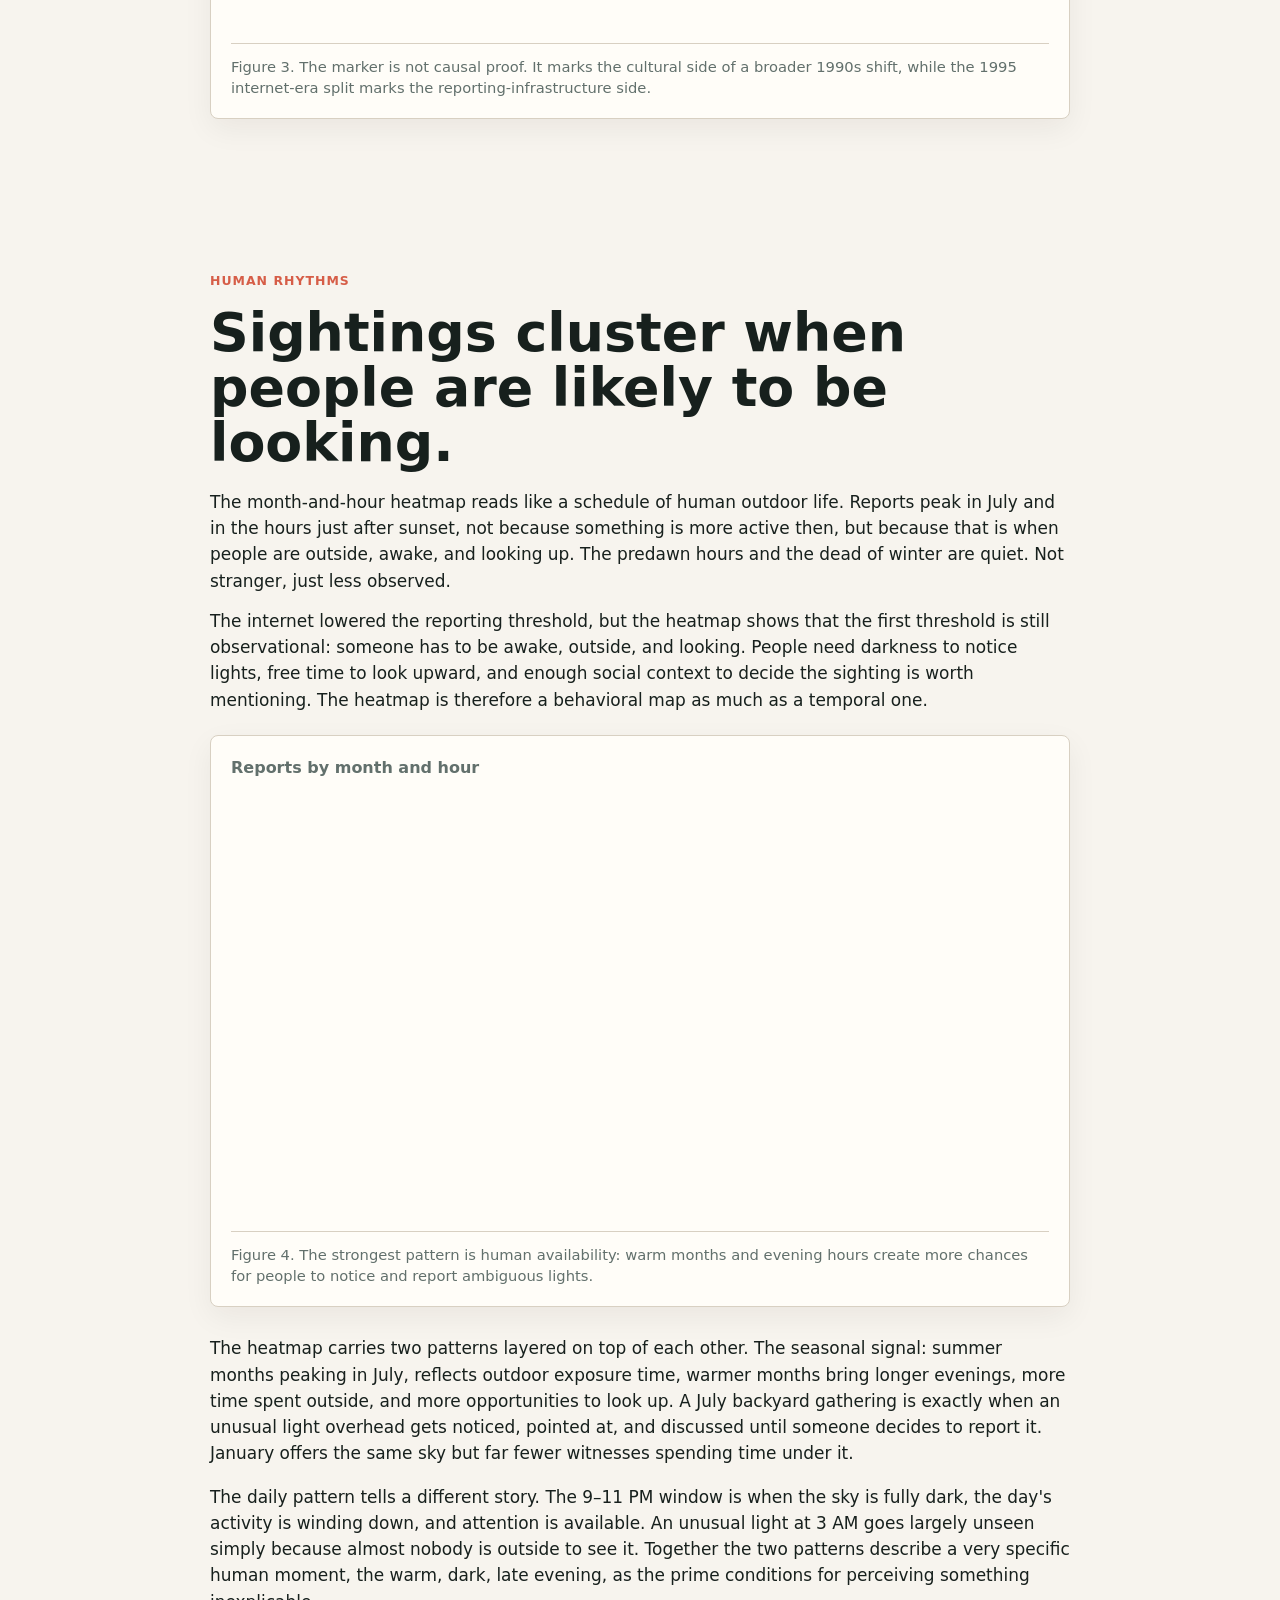
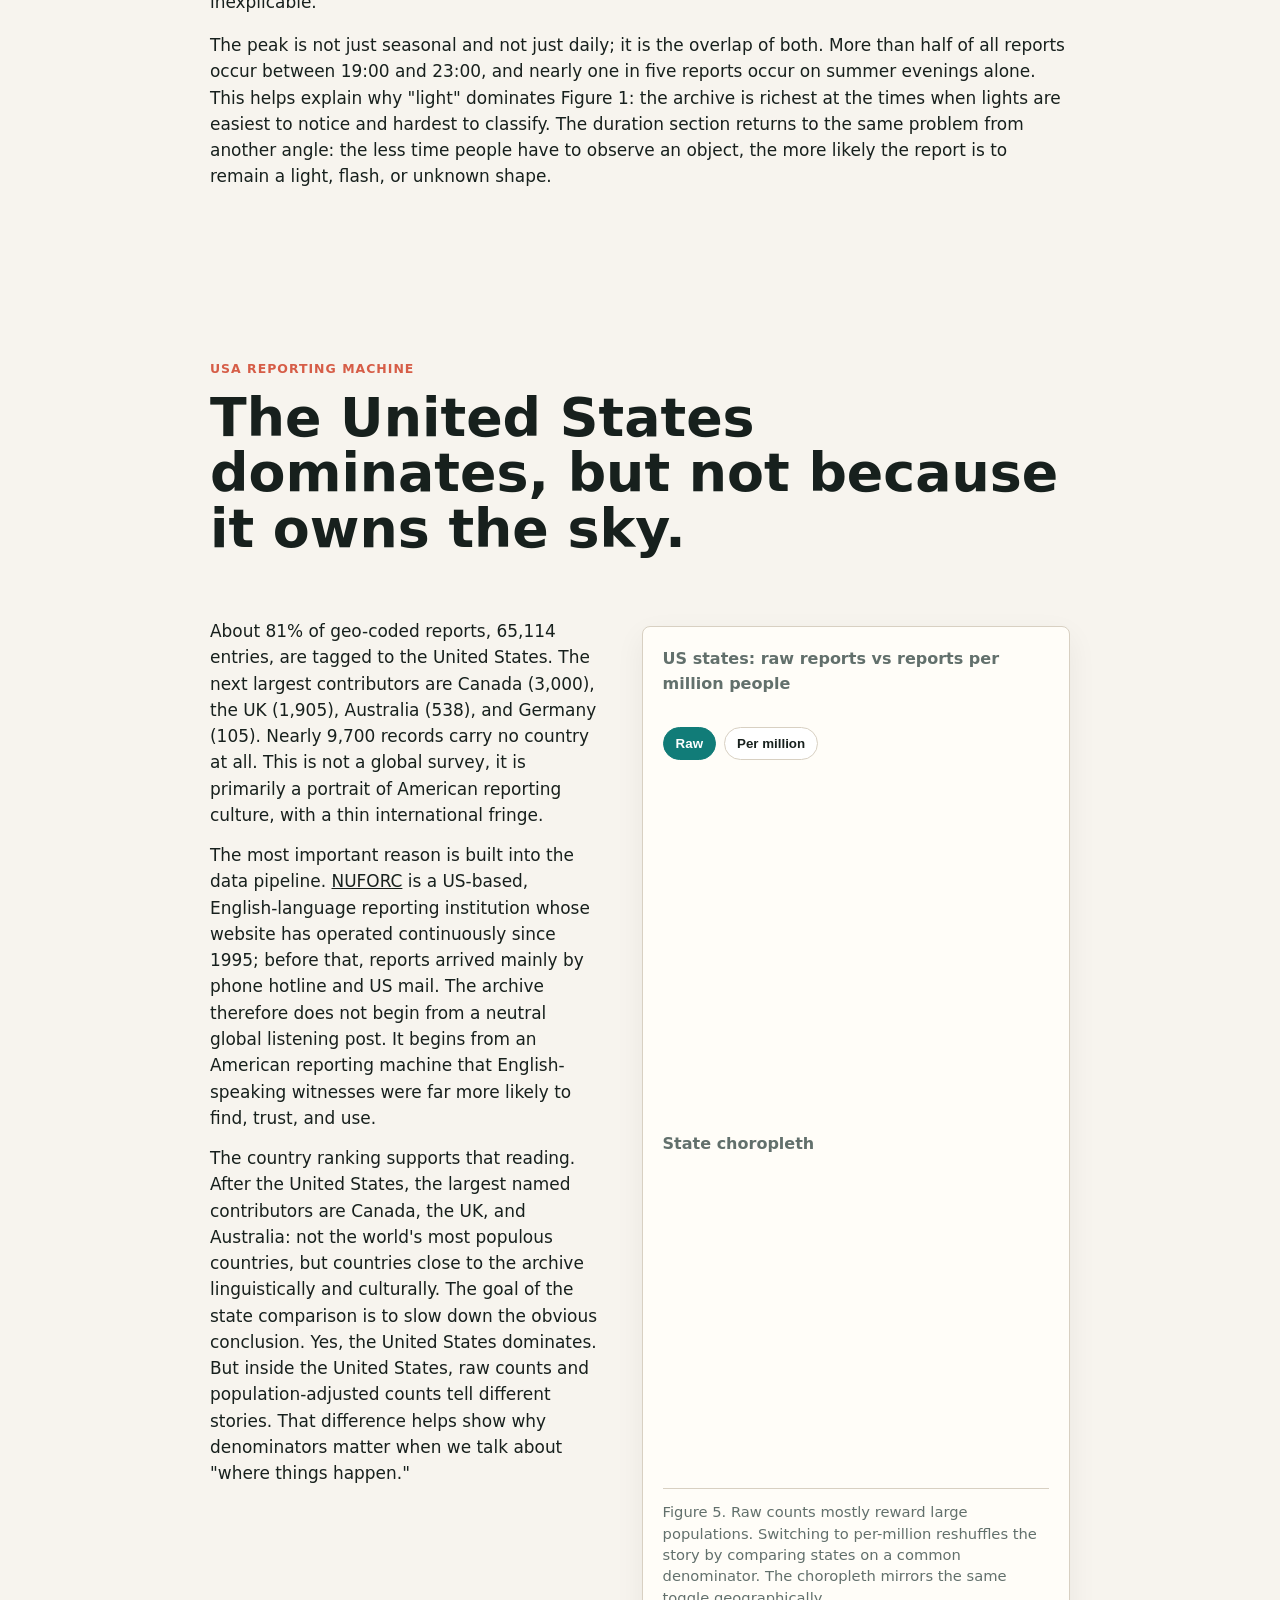
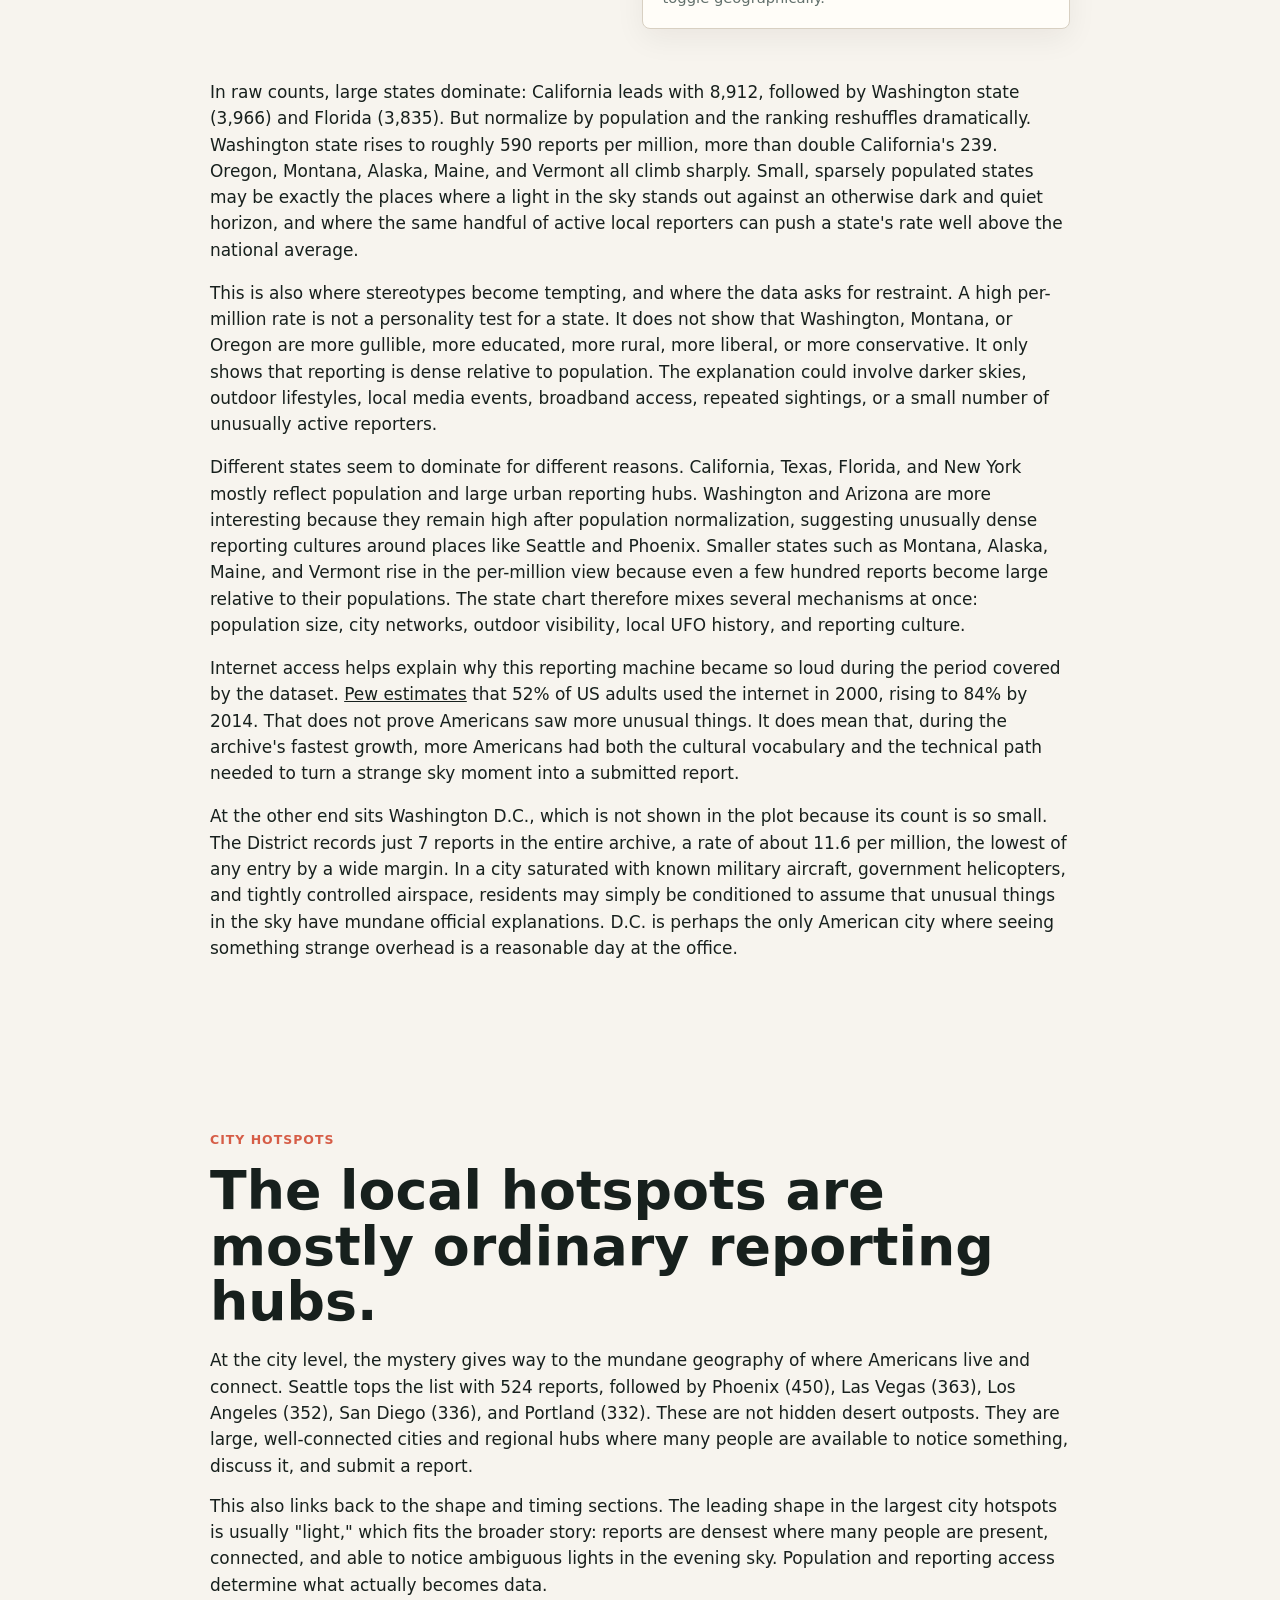
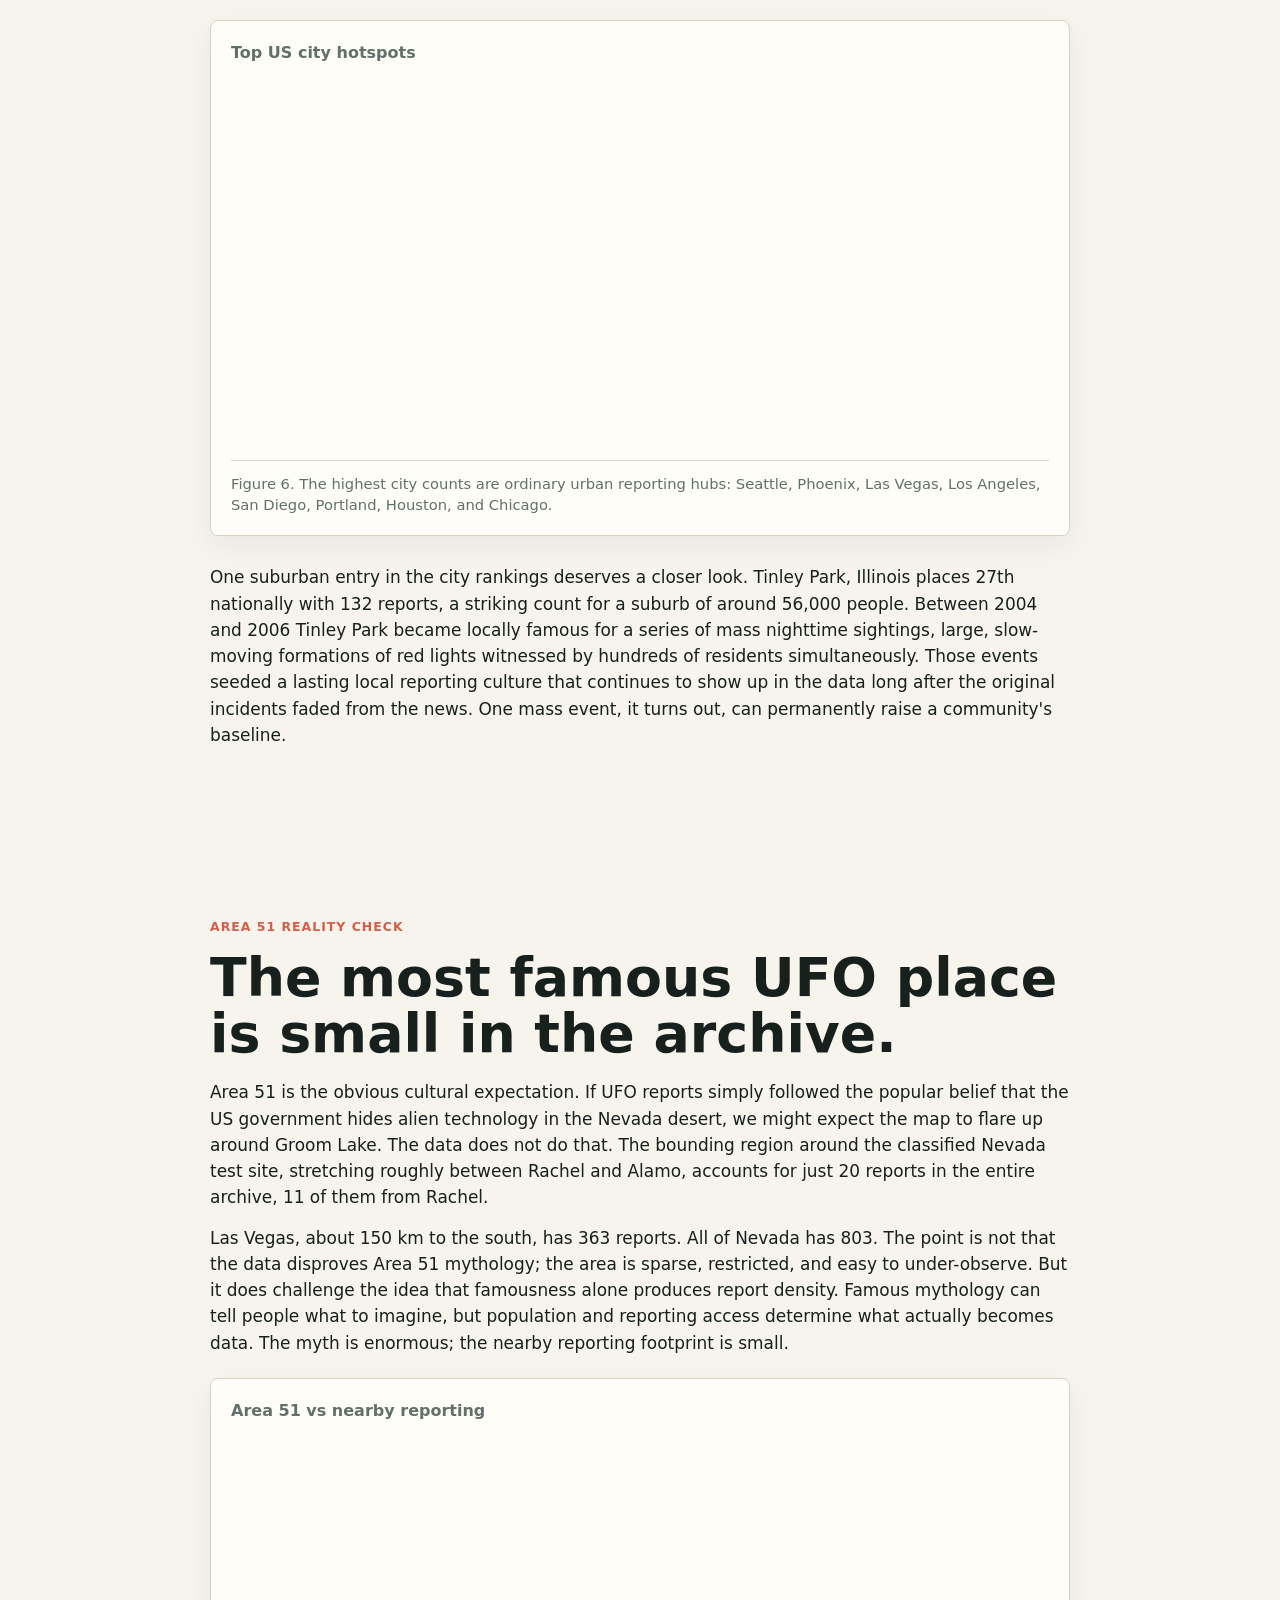
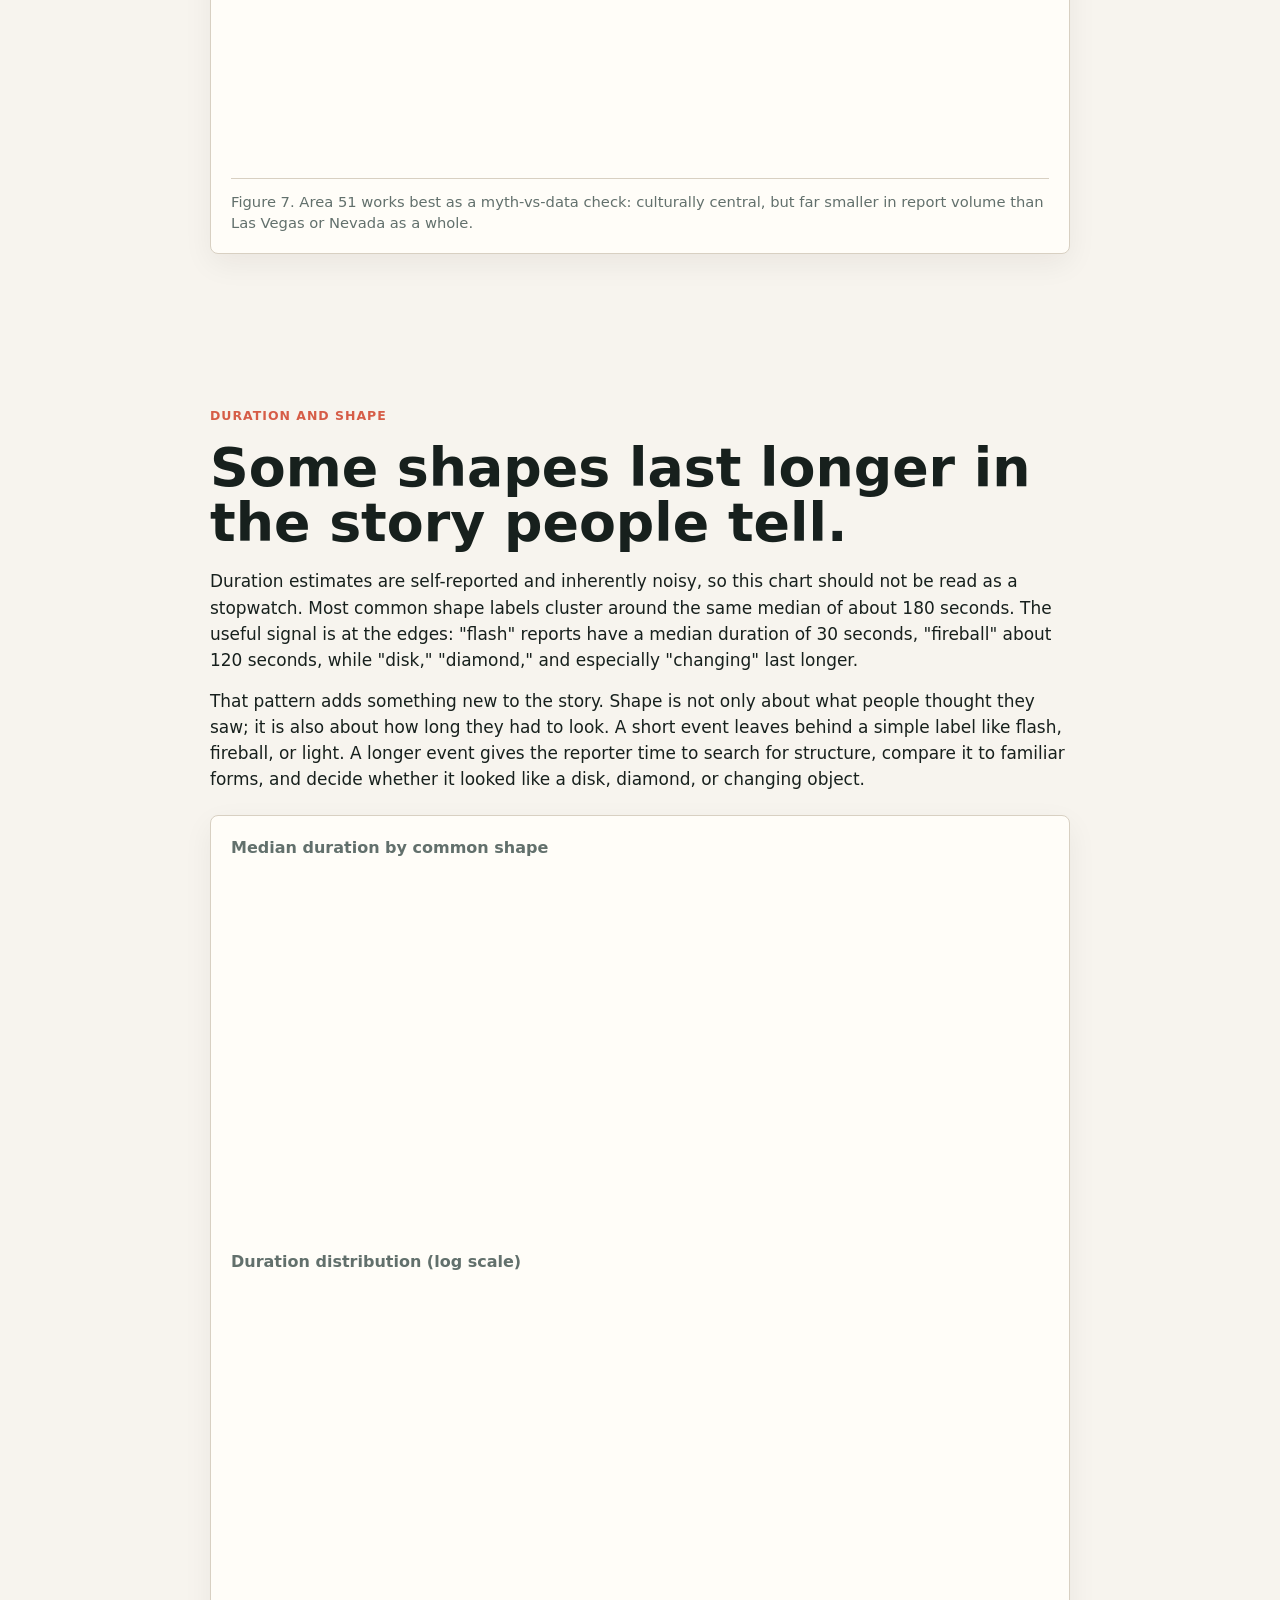
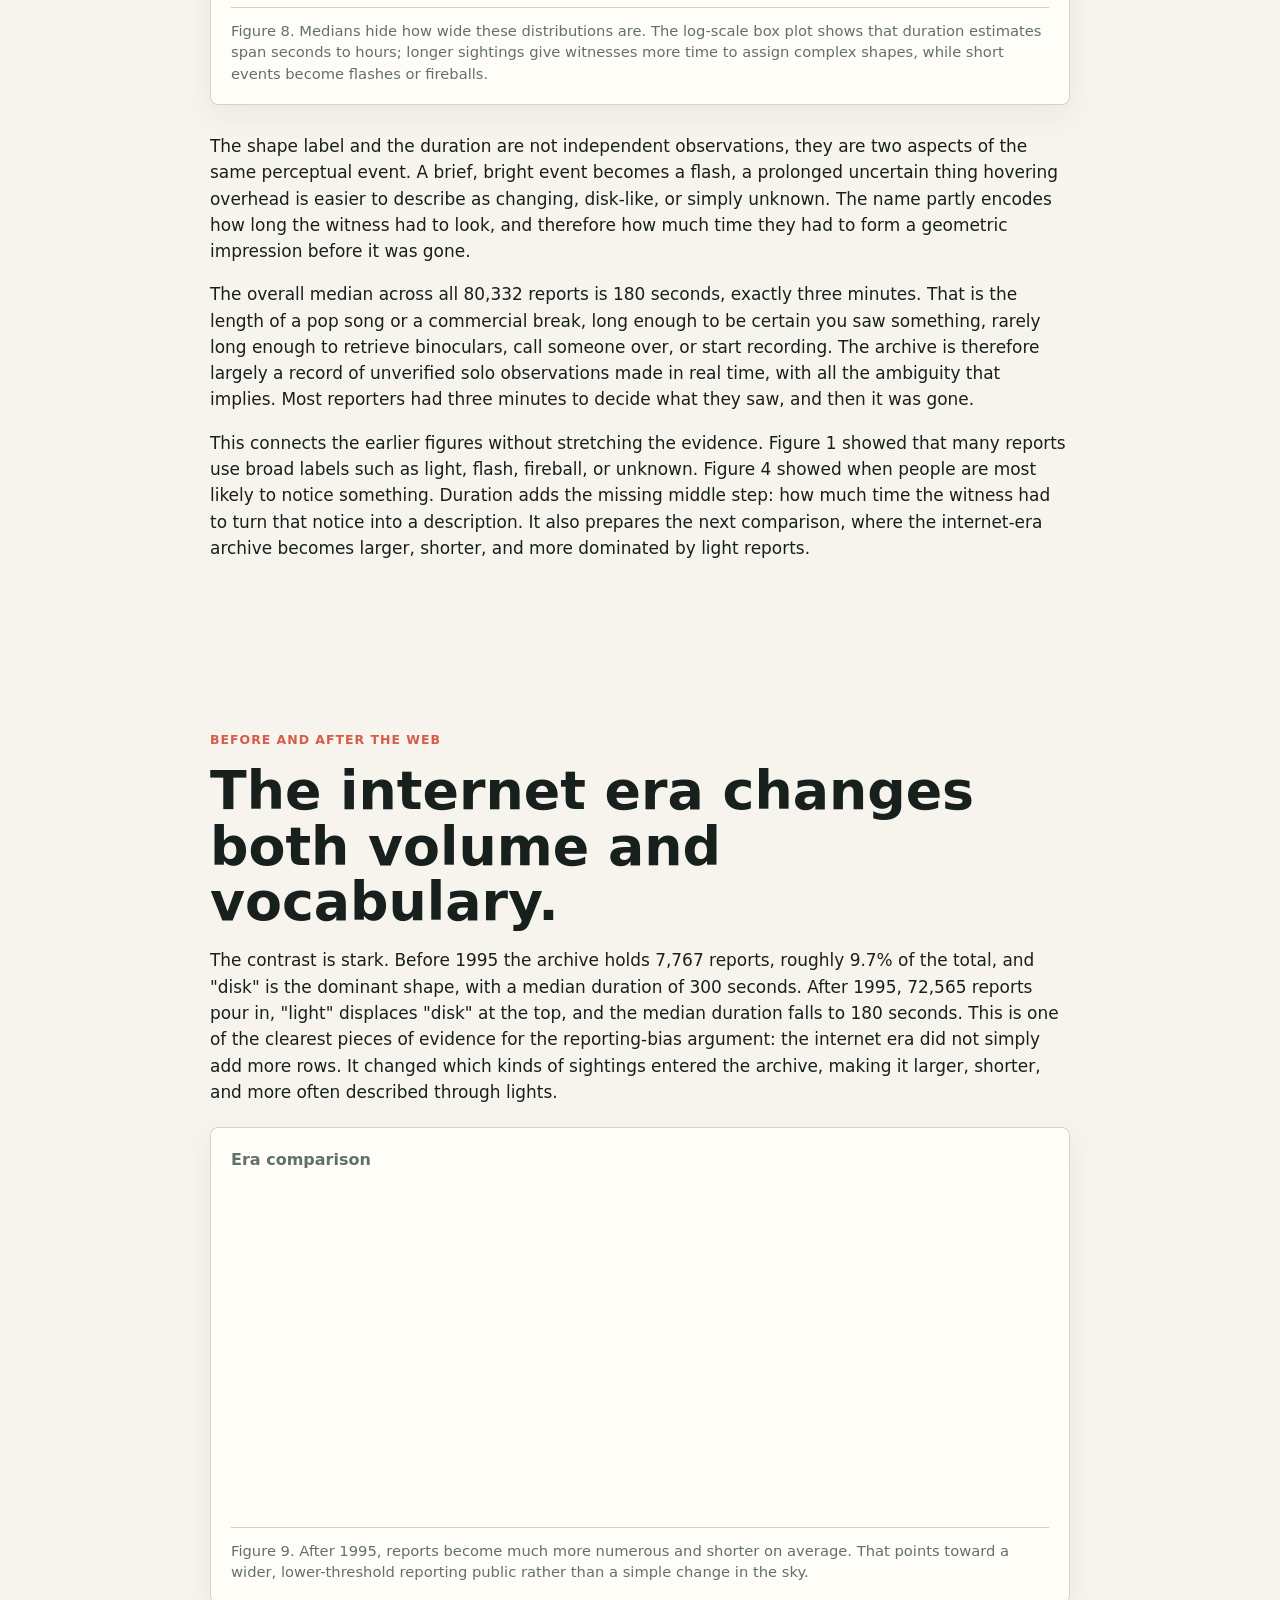
==== commit 83fb25d8: "fixed grouped bu vis" ====
--- a/site/index.html
+++ b/site/index.html
@@ -87,39 +87,9 @@
             many reports are brief luminous observations, not detailed close-up encounters.
           </p>
           <h3 class="panel-subtitle">Grouped by visual impression</h3>
-          <div id="shape-group-stack" class="chart chart--short plotly-chart" role="img" aria-label="Stacked bar chart of grouped UFO shape categories">
-            <div class="shape-stack__bar">
-              <div class="shape-stack__segment" style="width: 30.0%; background: #d65d47;" title="lights / flashes: 24,101 reports (30.0%)"></div>
-              <div class="shape-stack__segment" style="width: 28.3%; background: #117c78;" title="round forms: 22,700 reports (28.3%)"></div>
-              <div class="shape-stack__segment" style="width: 22.8%; background: #8d6b2f;" title="uncertain labels: 18,350 reports (22.8%)"></div>
-              <div class="shape-stack__segment" style="width: 18.9%; background: #3f6f9f;" title="structured forms: 15,181 reports (18.9%)"></div>
-            </div>
-            <div class="shape-stack__legend">
-              <div class="shape-stack__item">
-                <span class="shape-stack__swatch" style="background: #d65d47;"></span>
-                <span class="shape-stack__label">lights / flashes</span>
-                <strong>30.0%</strong>
-                <small>24,101</small>
-              </div>
-              <div class="shape-stack__item">
-                <span class="shape-stack__swatch" style="background: #117c78;"></span>
-                <span class="shape-stack__label">round forms</span>
-                <strong>28.3%</strong>
-                <small>22,700</small>
-              </div>
-              <div class="shape-stack__item">
-                <span class="shape-stack__swatch" style="background: #8d6b2f;"></span>
-                <span class="shape-stack__label">uncertain labels</span>
-                <strong>22.8%</strong>
-                <small>18,350</small>
-              </div>
-              <div class="shape-stack__item">
-                <span class="shape-stack__swatch" style="background: #3f6f9f;"></span>
-                <span class="shape-stack__label">structured forms</span>
-                <strong>18.9%</strong>
-                <small>15,181</small>
-              </div>
-            </div>
+          <div class="shape-stack">
+            <div id="shape-group-stack" class="chart chart--short plotly-chart" role="img" aria-label="Stacked bar chart of grouped UFO shape categories"></div>
+            <div id="shape-group-legend" class="shape-stack__legend" aria-hidden="true"></div>
           </div>
           <p class="figure-note">
             Figure 1b. A broad grouping of shape labels. This does not prove the labels mean the
--- a/site/styles.css
+++ b/site/styles.css
@@ -288,6 +288,14 @@
   margin-top: 12px;
 }
 
+#shape-group-stack {
+  min-height: 120px;
+  padding: 6px 8px;
+  border: 1px solid var(--line);
+  border-radius: 10px;
+  background: #fffaf0;
+}
+
 .shape-stack__bar {
   display: flex;
   width: 100%;
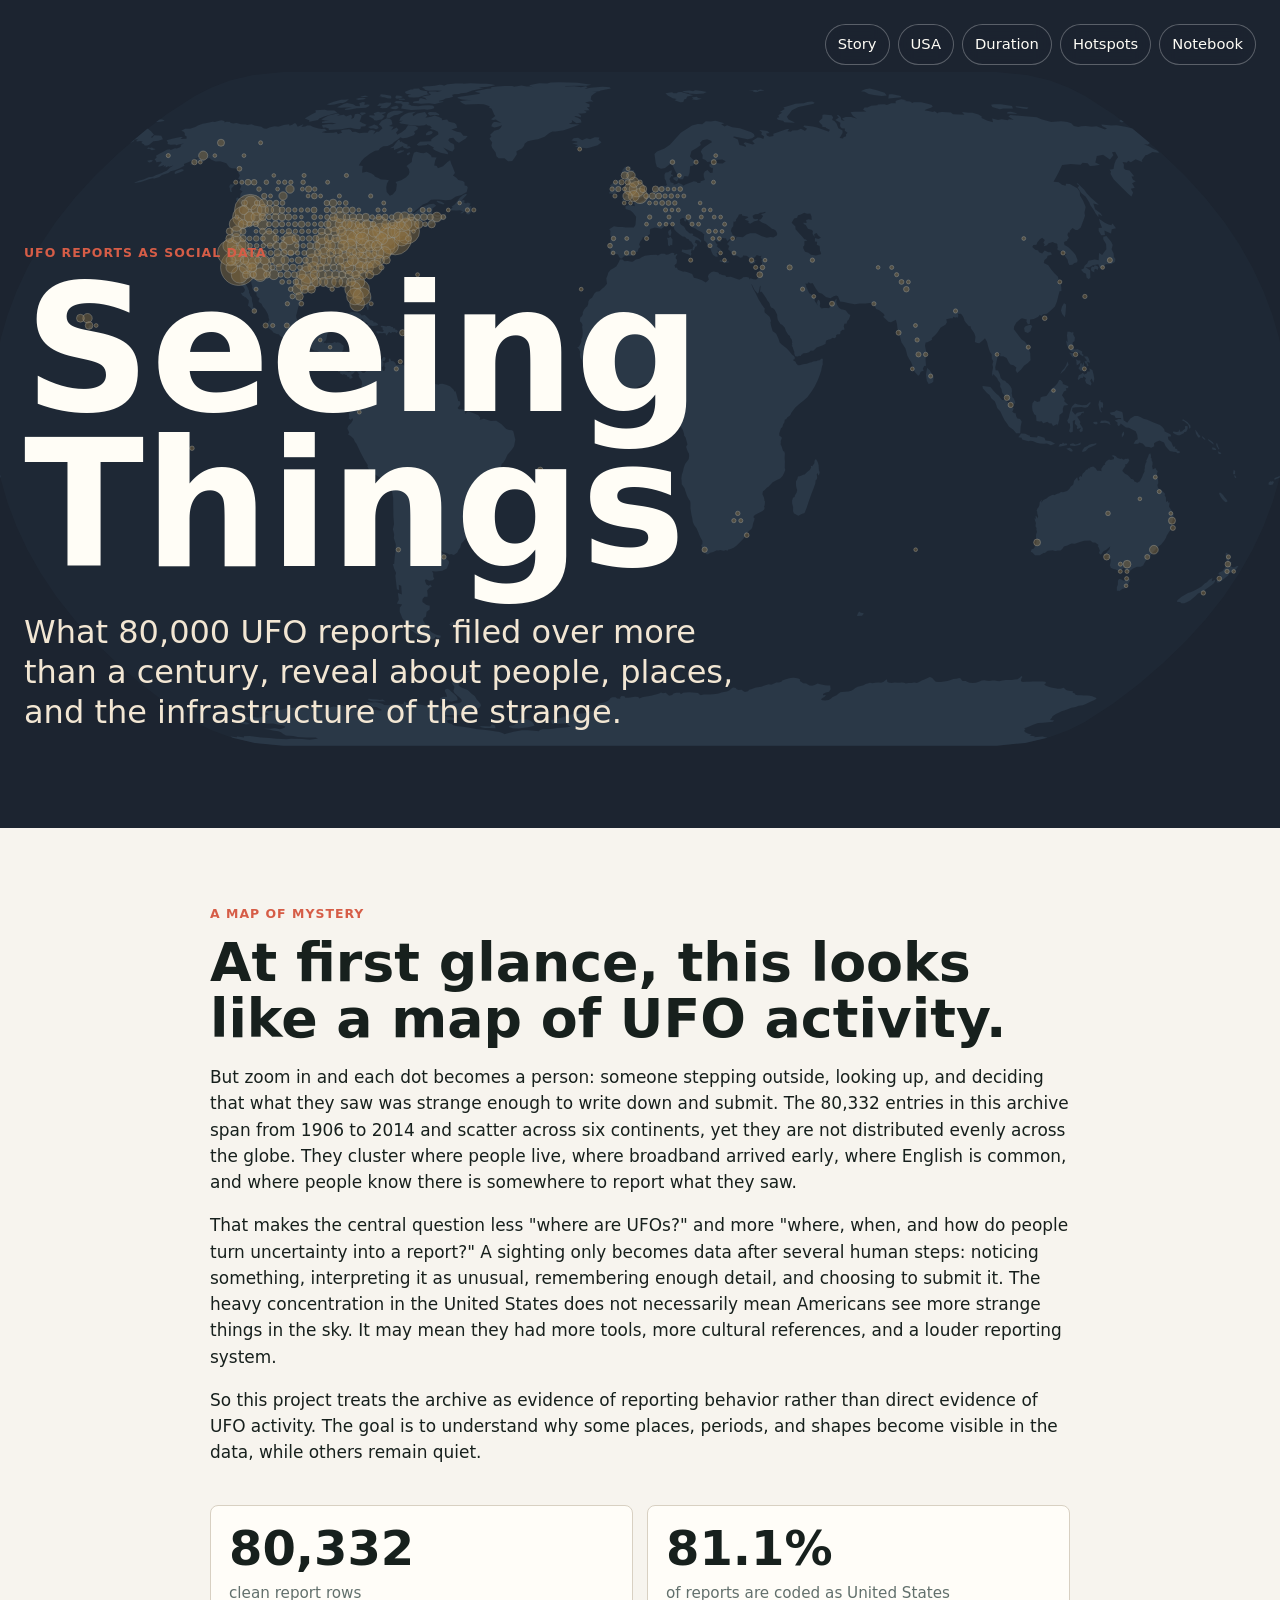
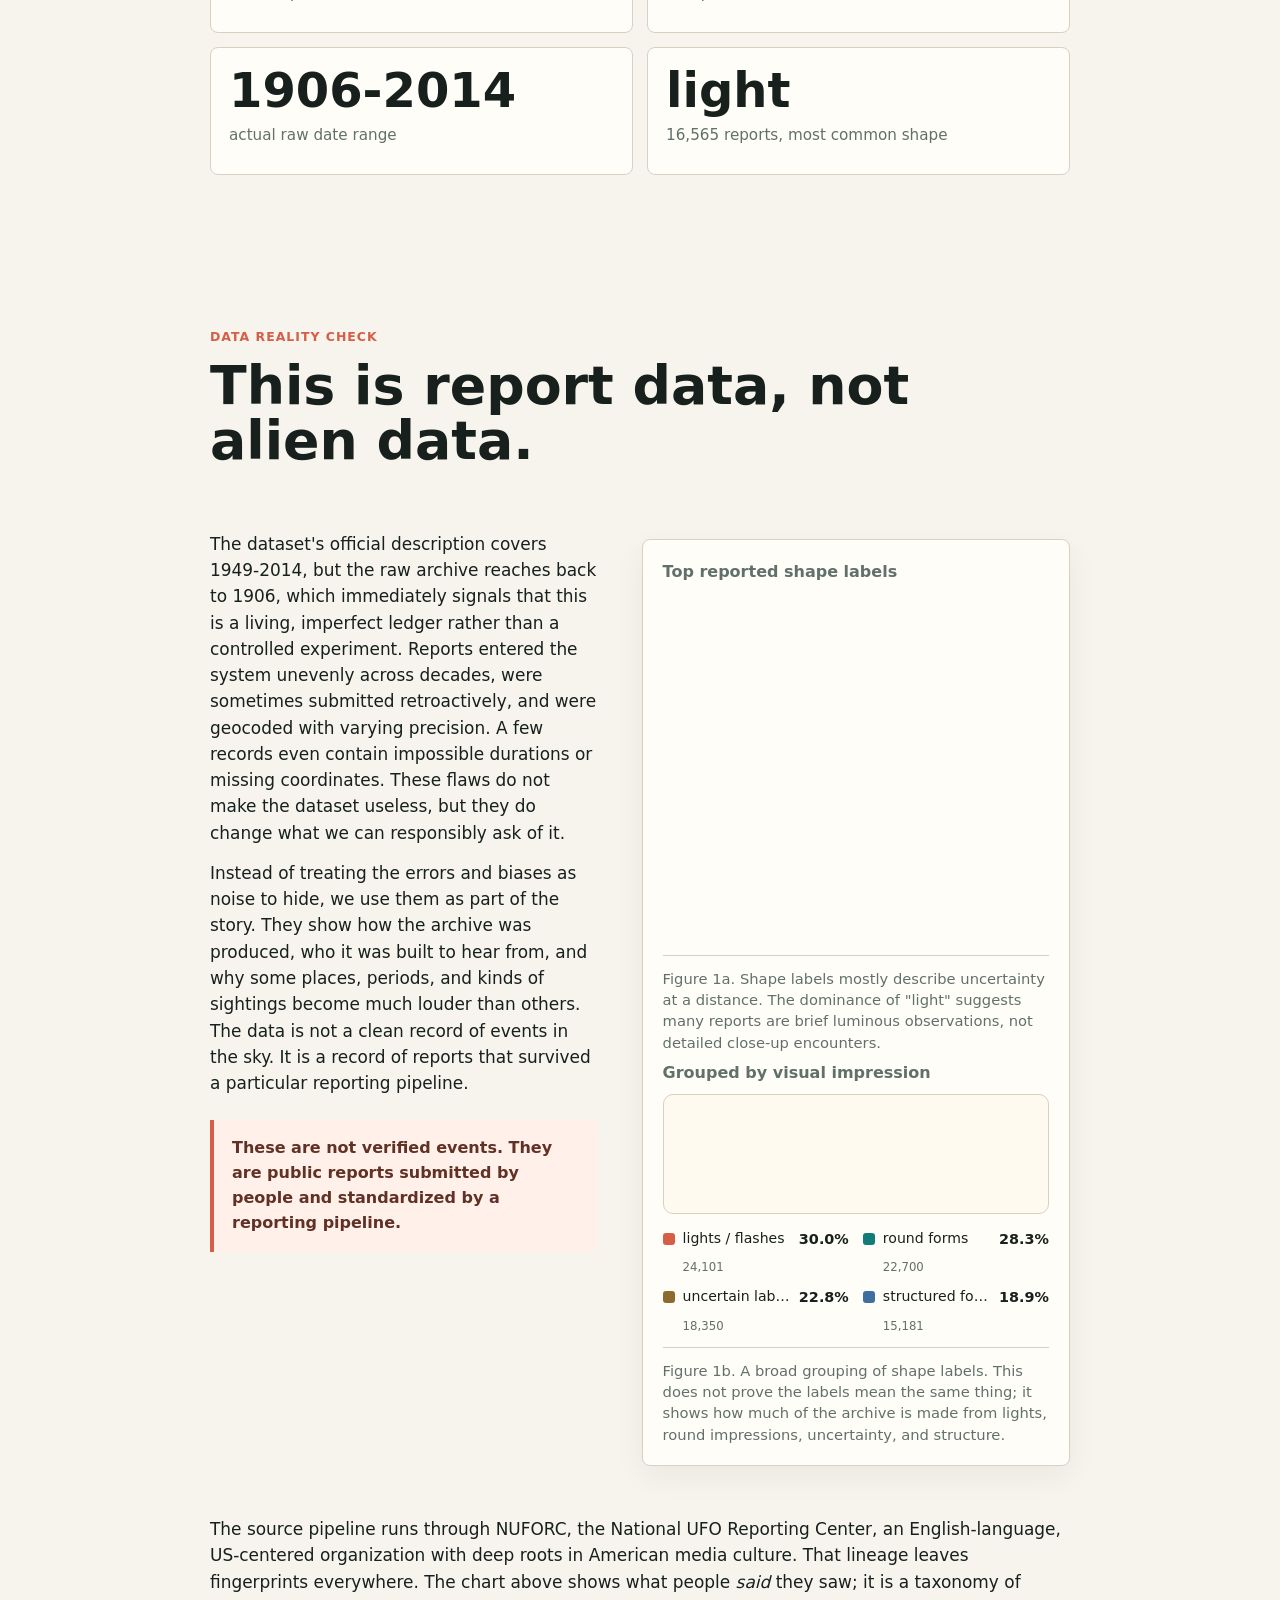
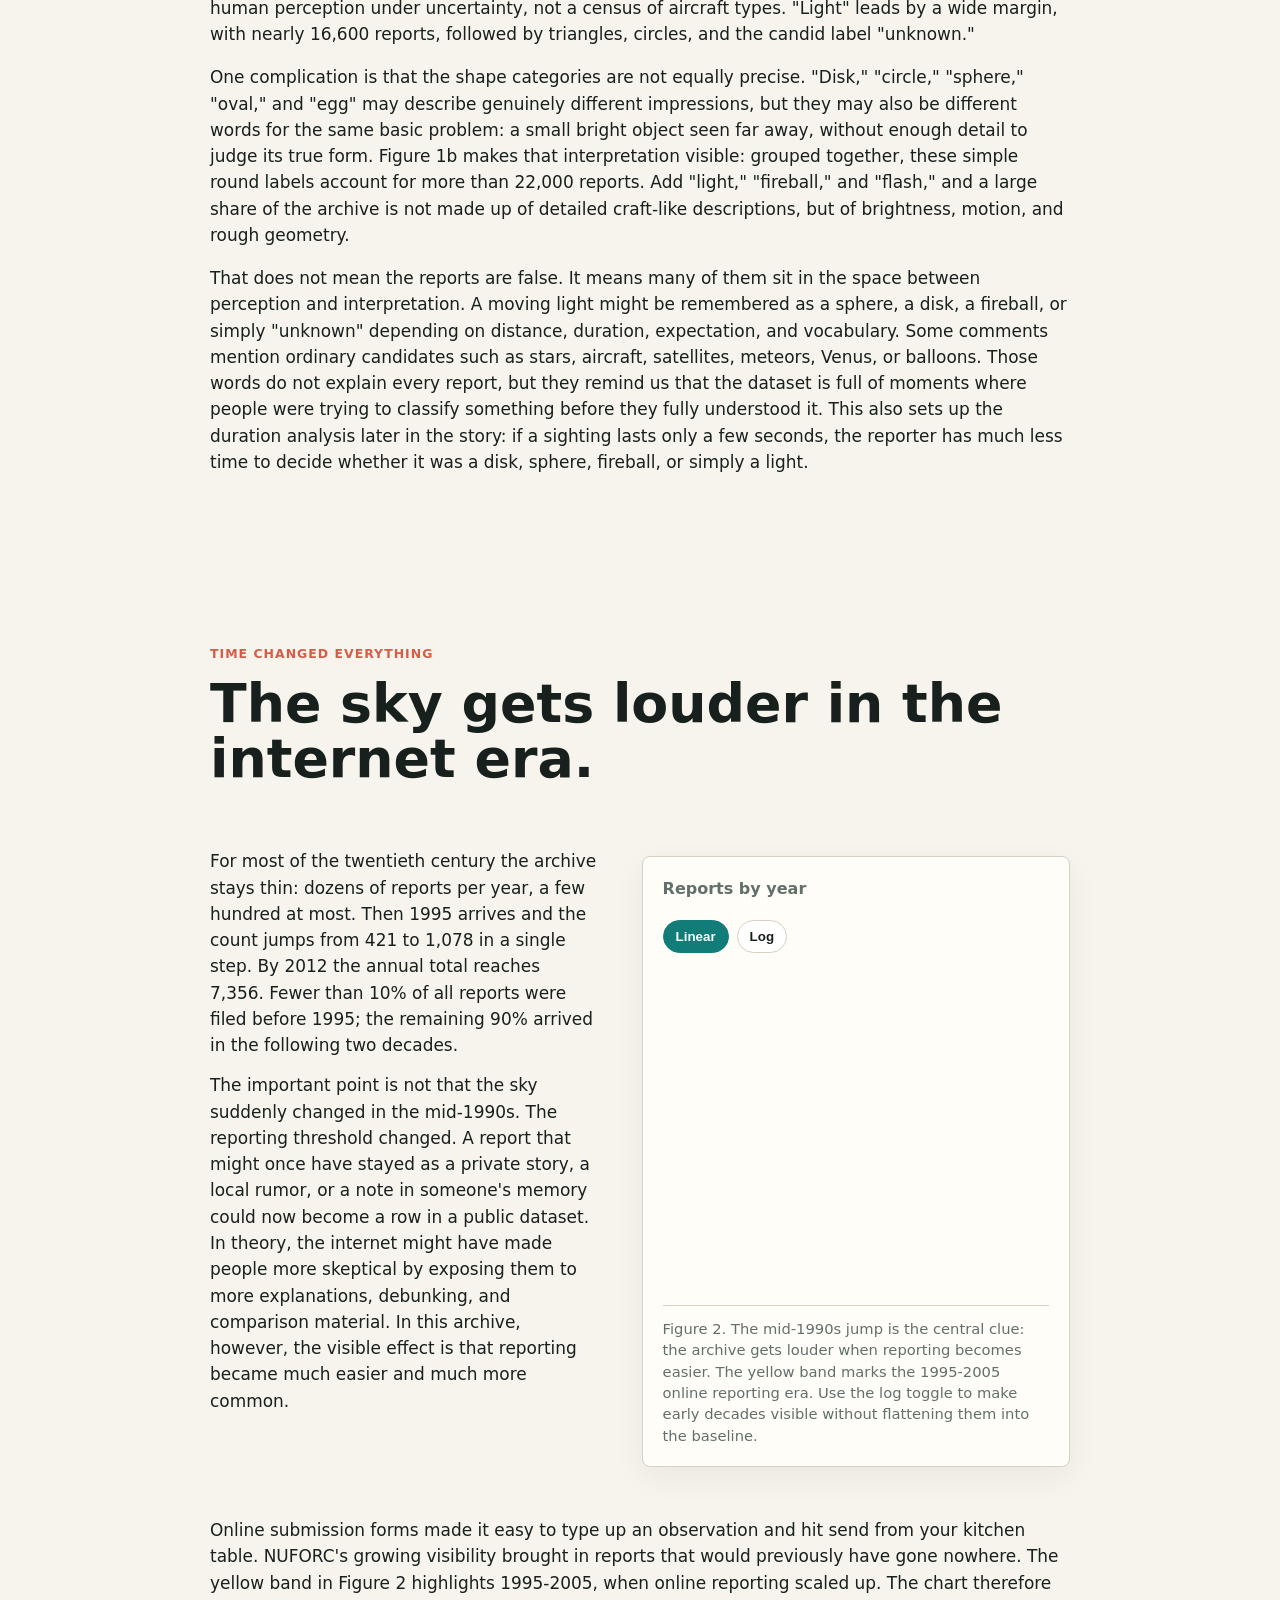
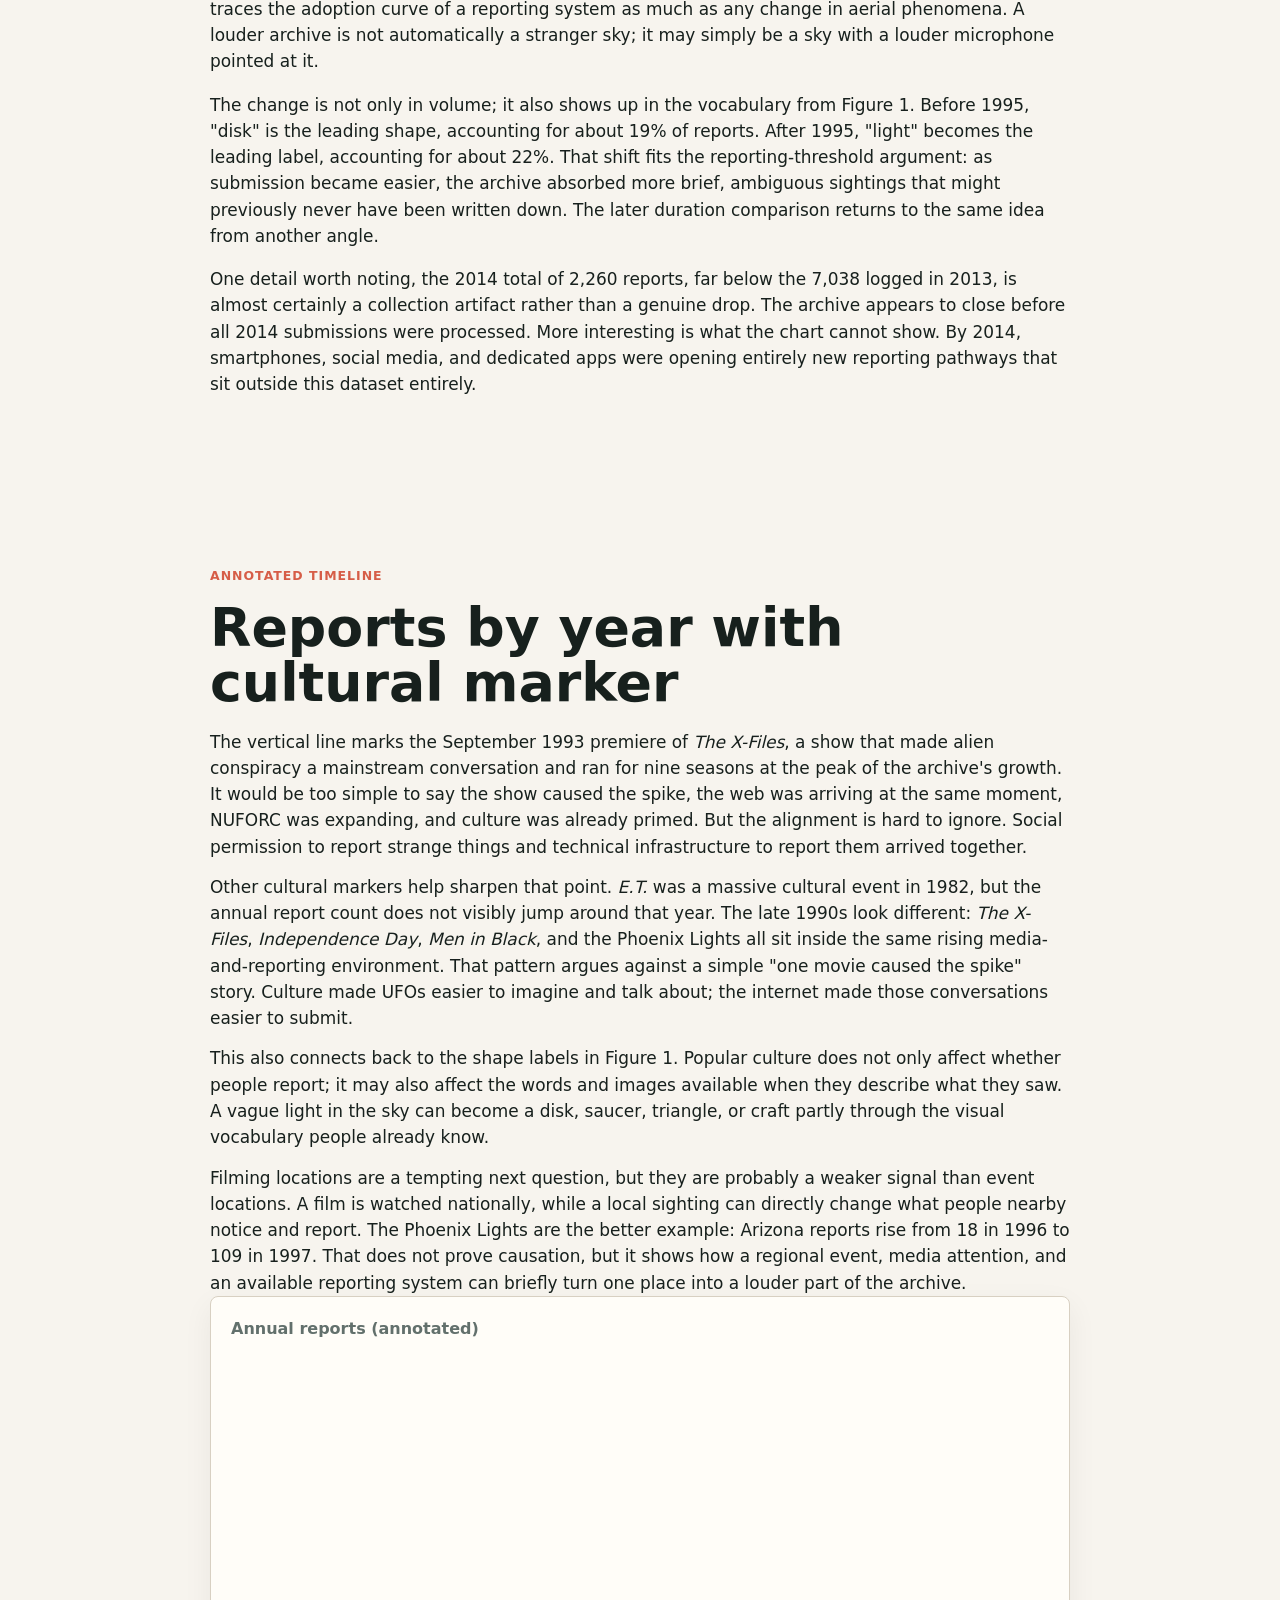
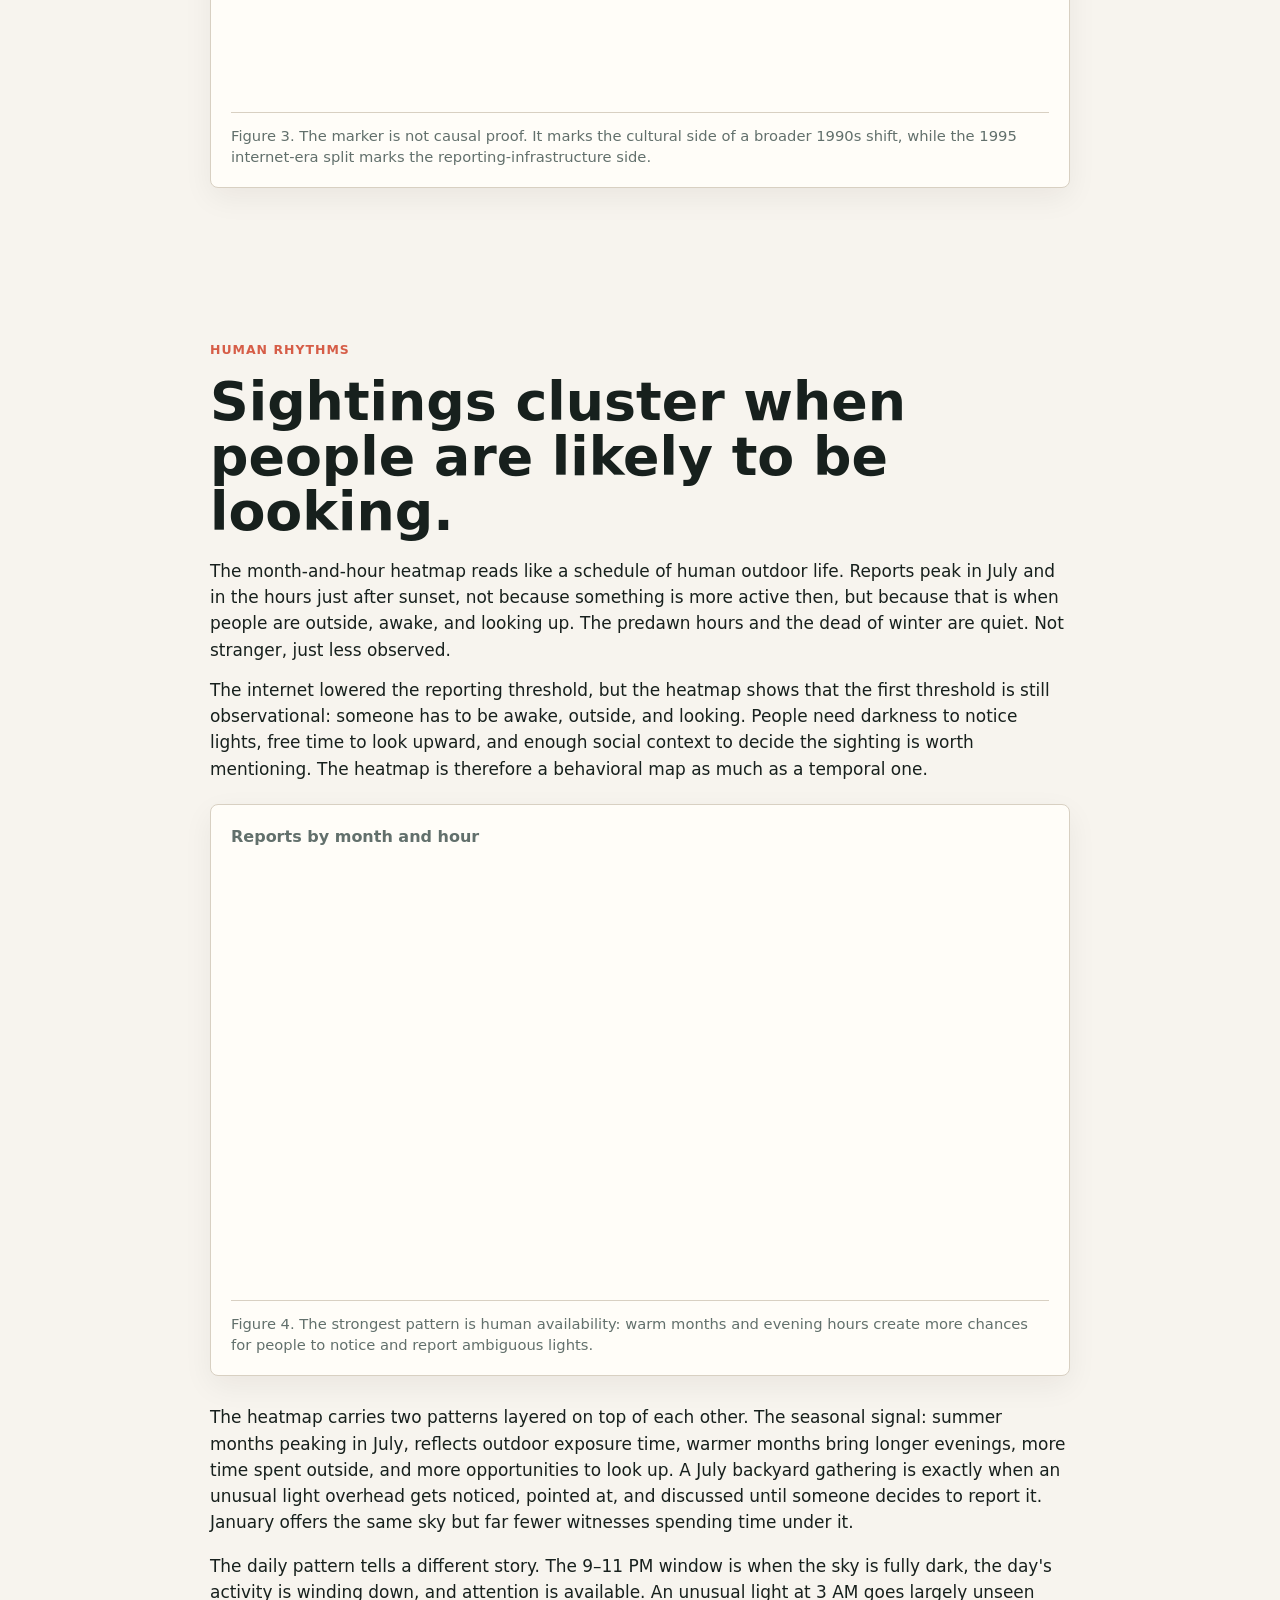
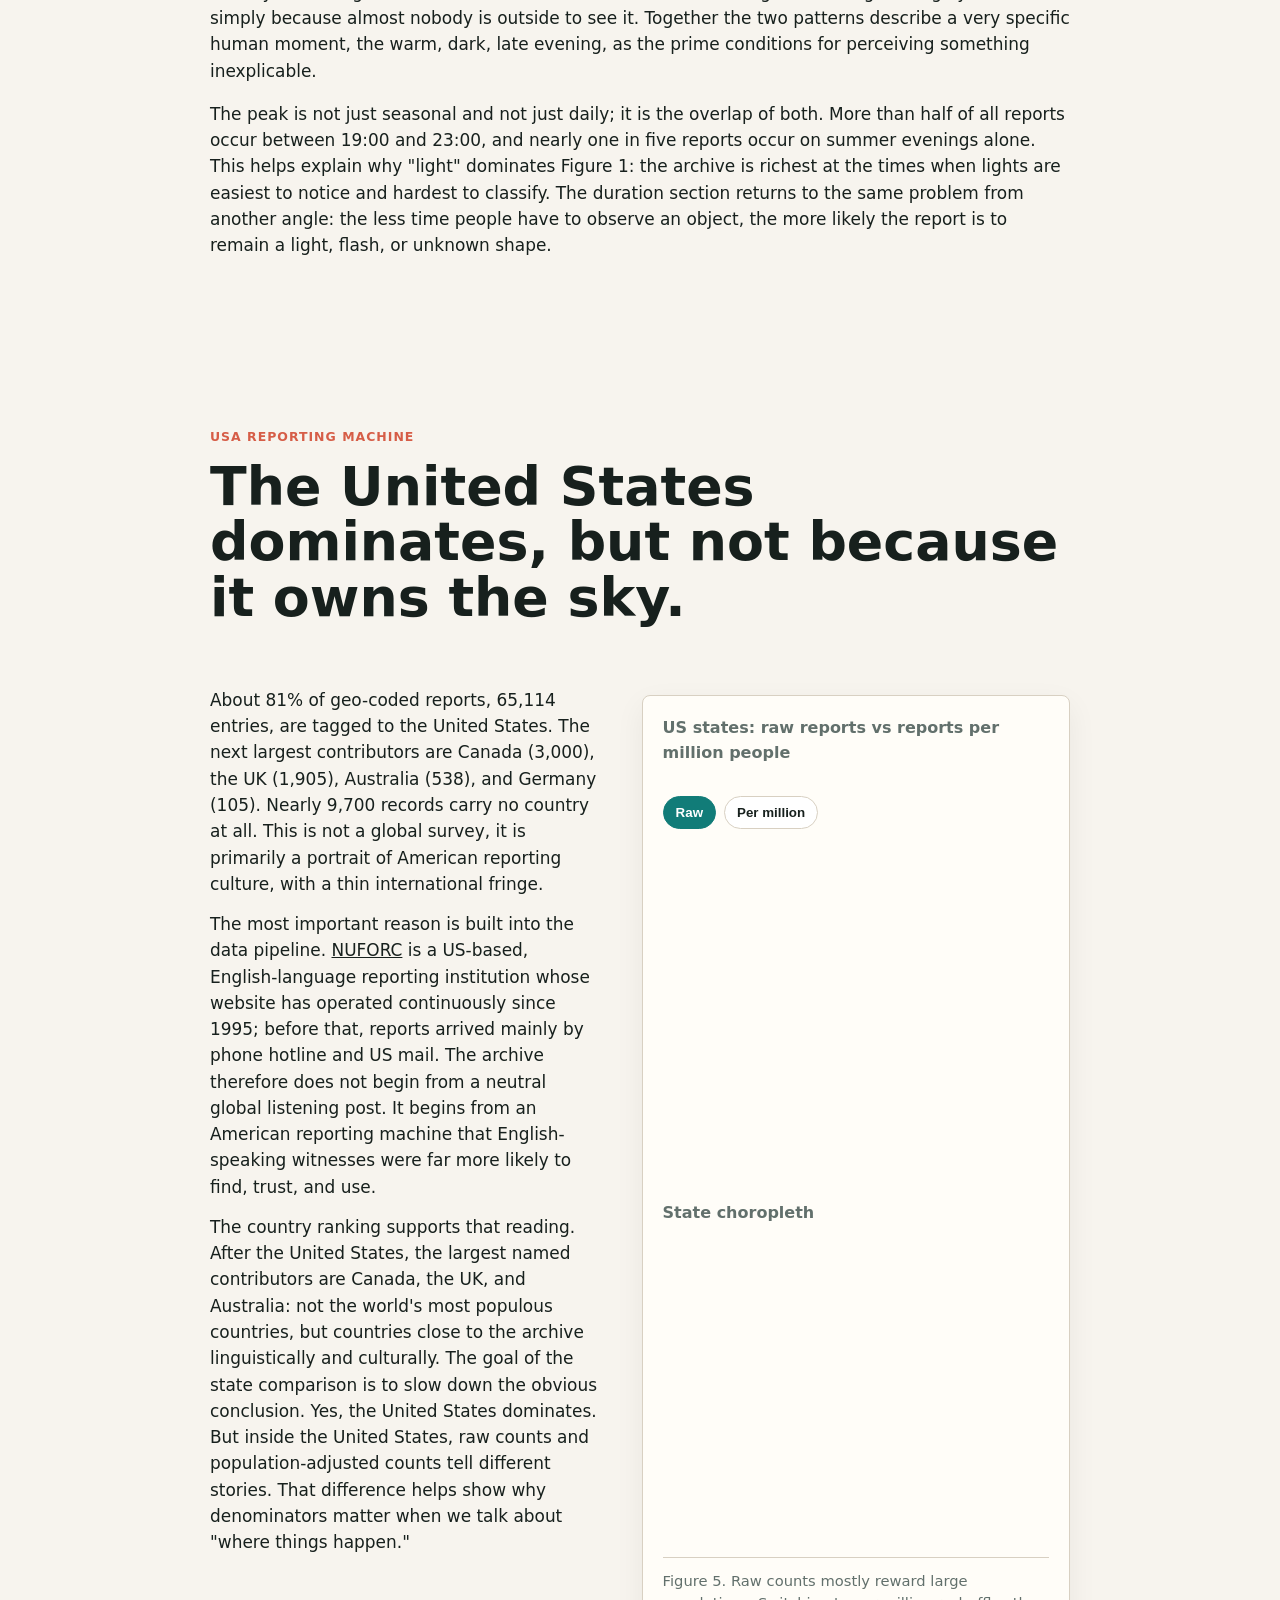
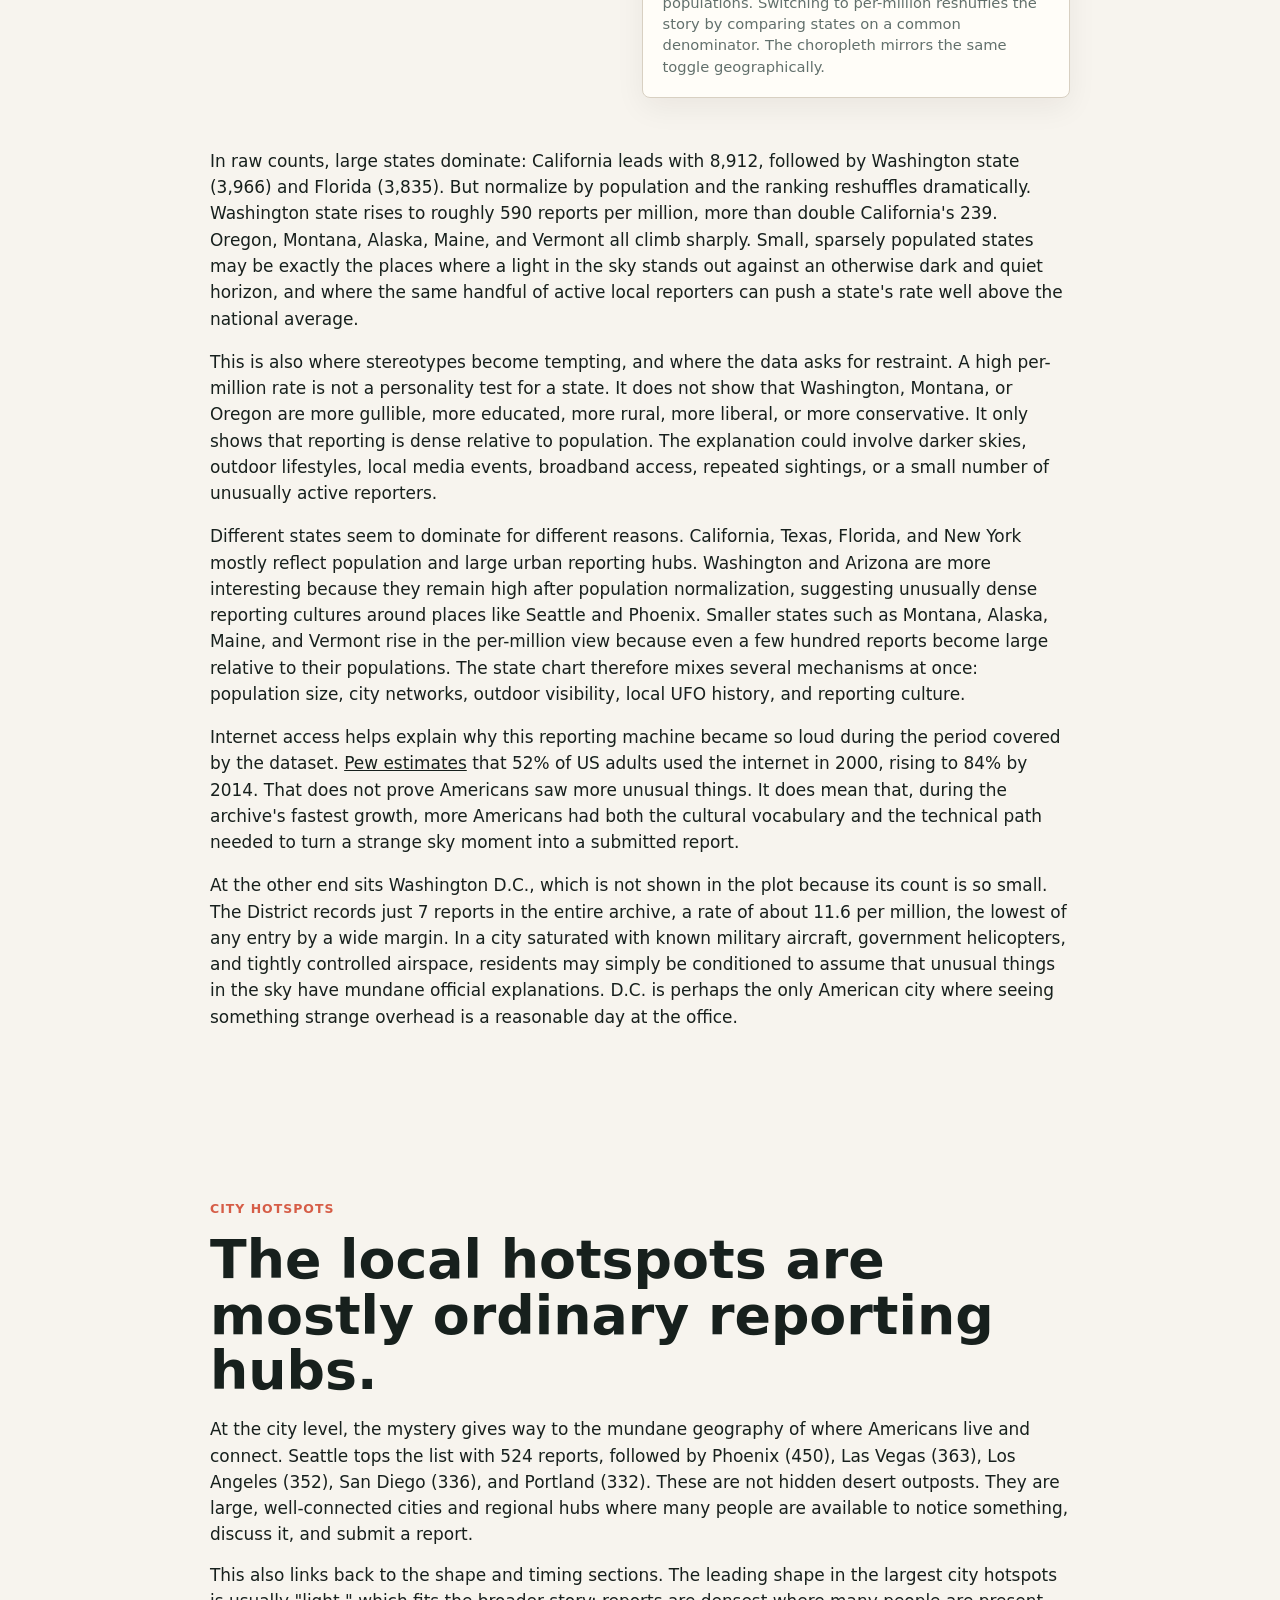
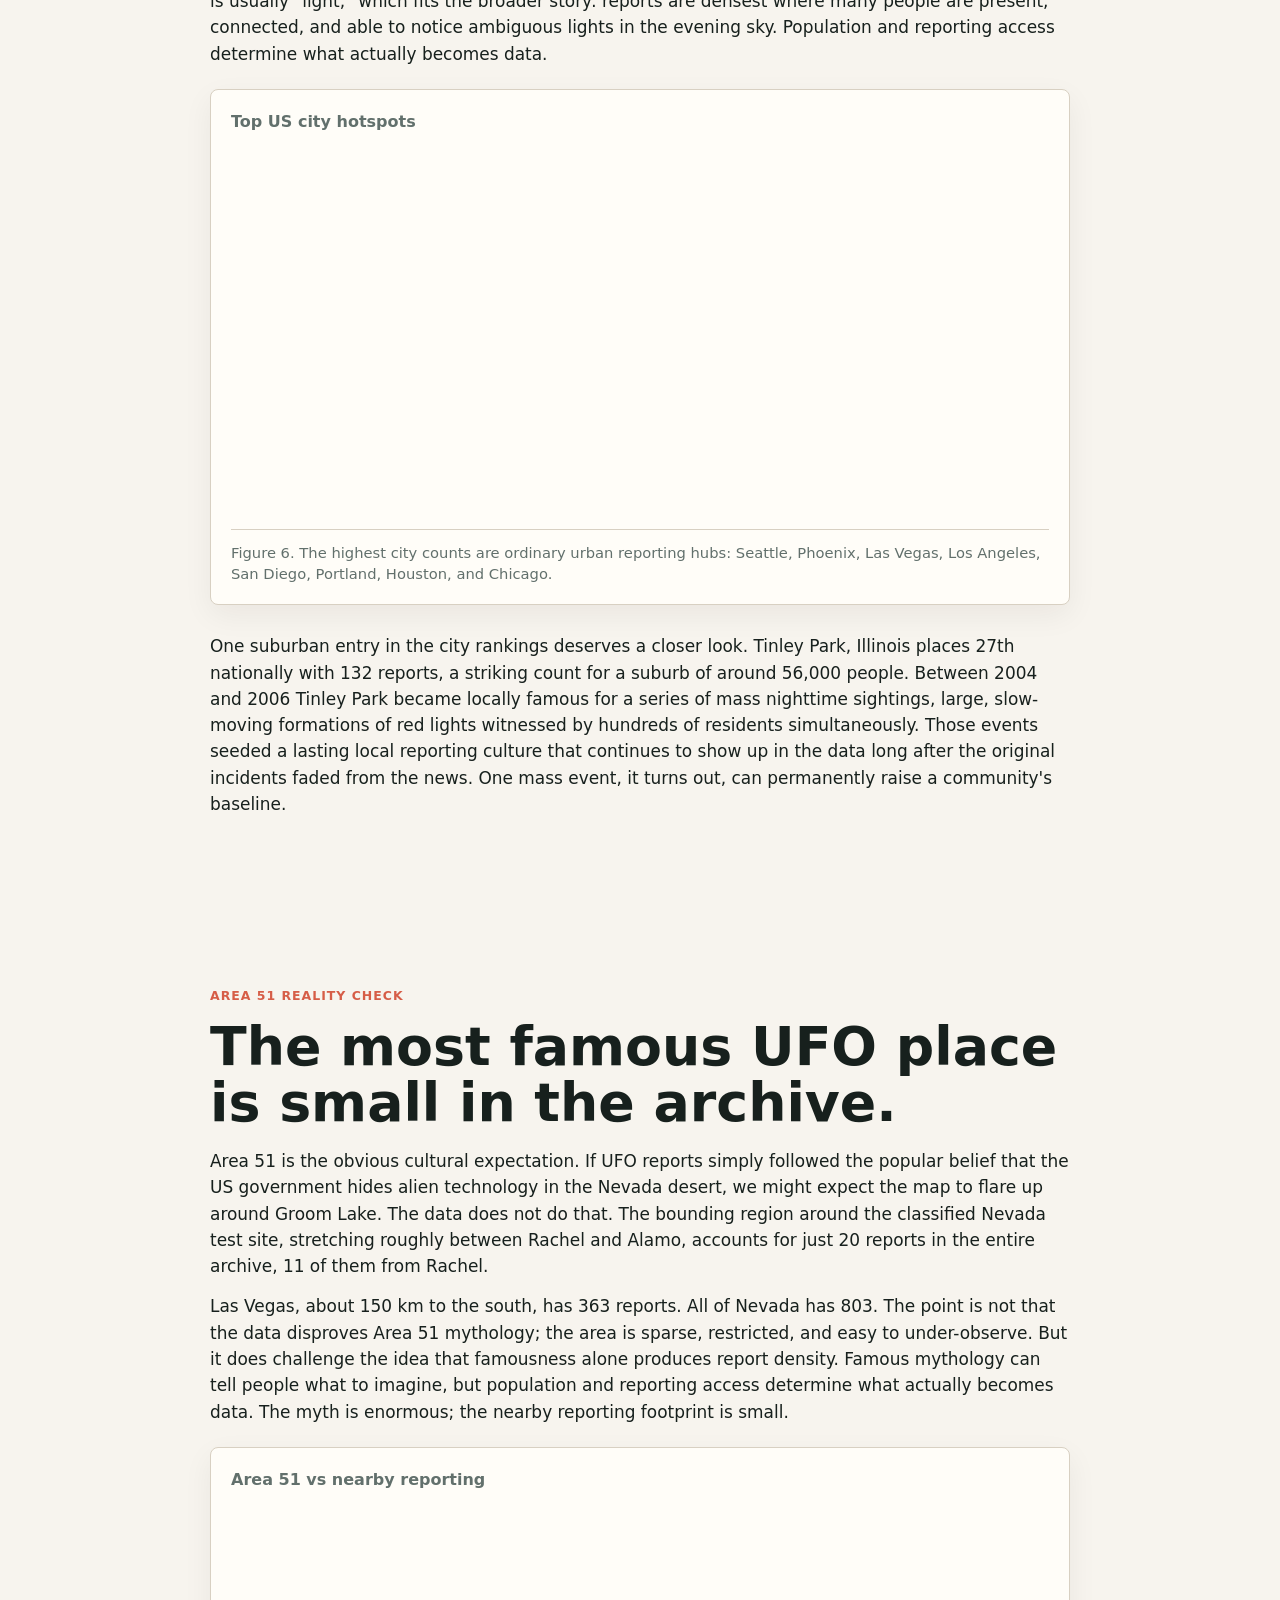
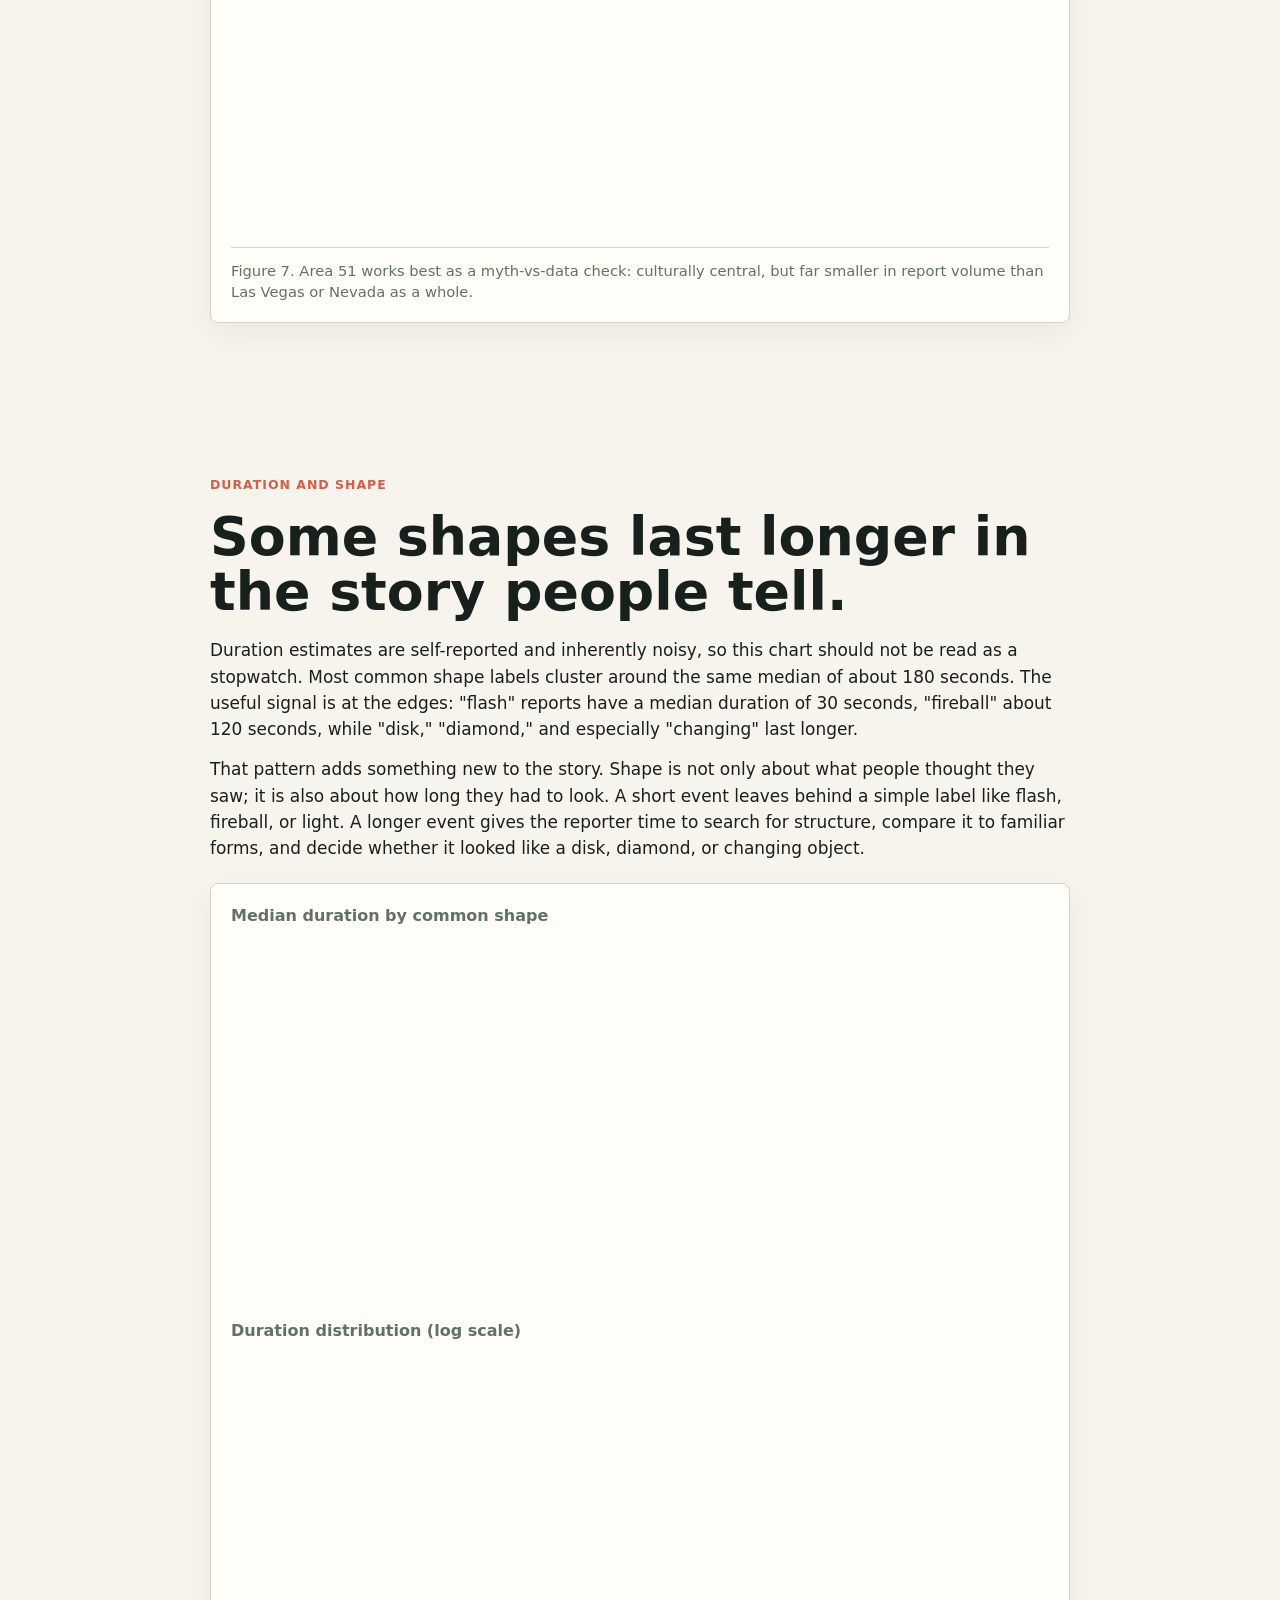
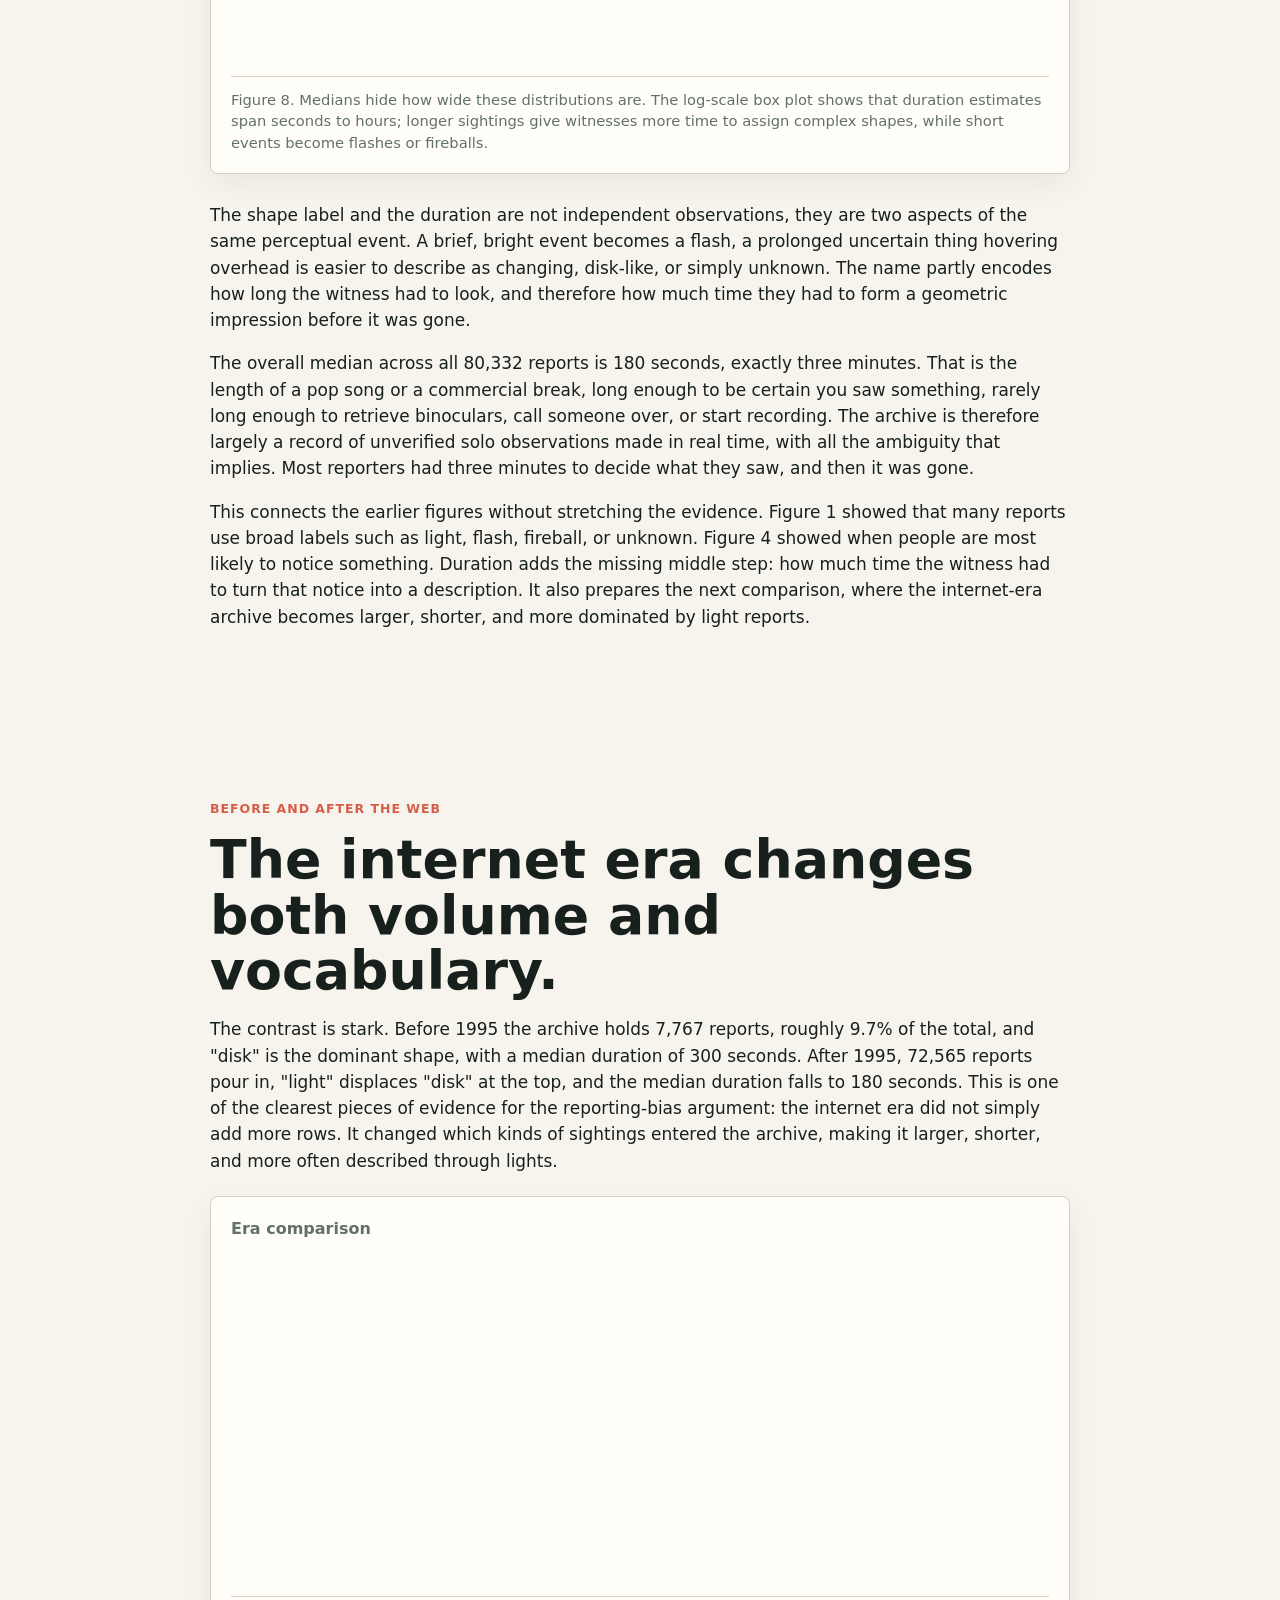
==== commit a00206fb: "yellow explenation" ====
--- a/site/index.html
+++ b/site/index.html
@@ -159,16 +159,18 @@
           <div id="annual-line" class="chart plotly-chart" role="img" aria-label="Line chart of UFO reports by year"></div>
           <p class="figure-note">
             Figure 2. The mid-1990s jump is the central clue: the archive gets louder when reporting becomes easier.
-            Use the log toggle to make early decades visible without flattening them into the baseline.
+            The yellow band marks the 1995-2005 online reporting era. Use the log toggle to make early decades
+            visible without flattening them into the baseline.
           </p>
         </div>
         <div class="full-row">
           <p>
             Online submission forms made it easy to type up an observation and hit send from your
             kitchen table. NUFORC's growing visibility brought in reports that would previously have
-            gone nowhere. The chart therefore traces the adoption curve of a reporting system as much
-            as any change in aerial phenomena. A louder archive is not automatically a stranger sky;
-            it may simply be a sky with a louder microphone pointed at it.
+            gone nowhere. The yellow band in Figure 2 highlights 1995-2005, when online reporting
+            scaled up. The chart therefore traces the adoption curve of a reporting system as much as
+            any change in aerial phenomena. A louder archive is not automatically a stranger sky; it
+            may simply be a sky with a louder microphone pointed at it.
           </p>
           <p>
             The change is not only in volume; it also shows up in the vocabulary from Figure 1. Before
